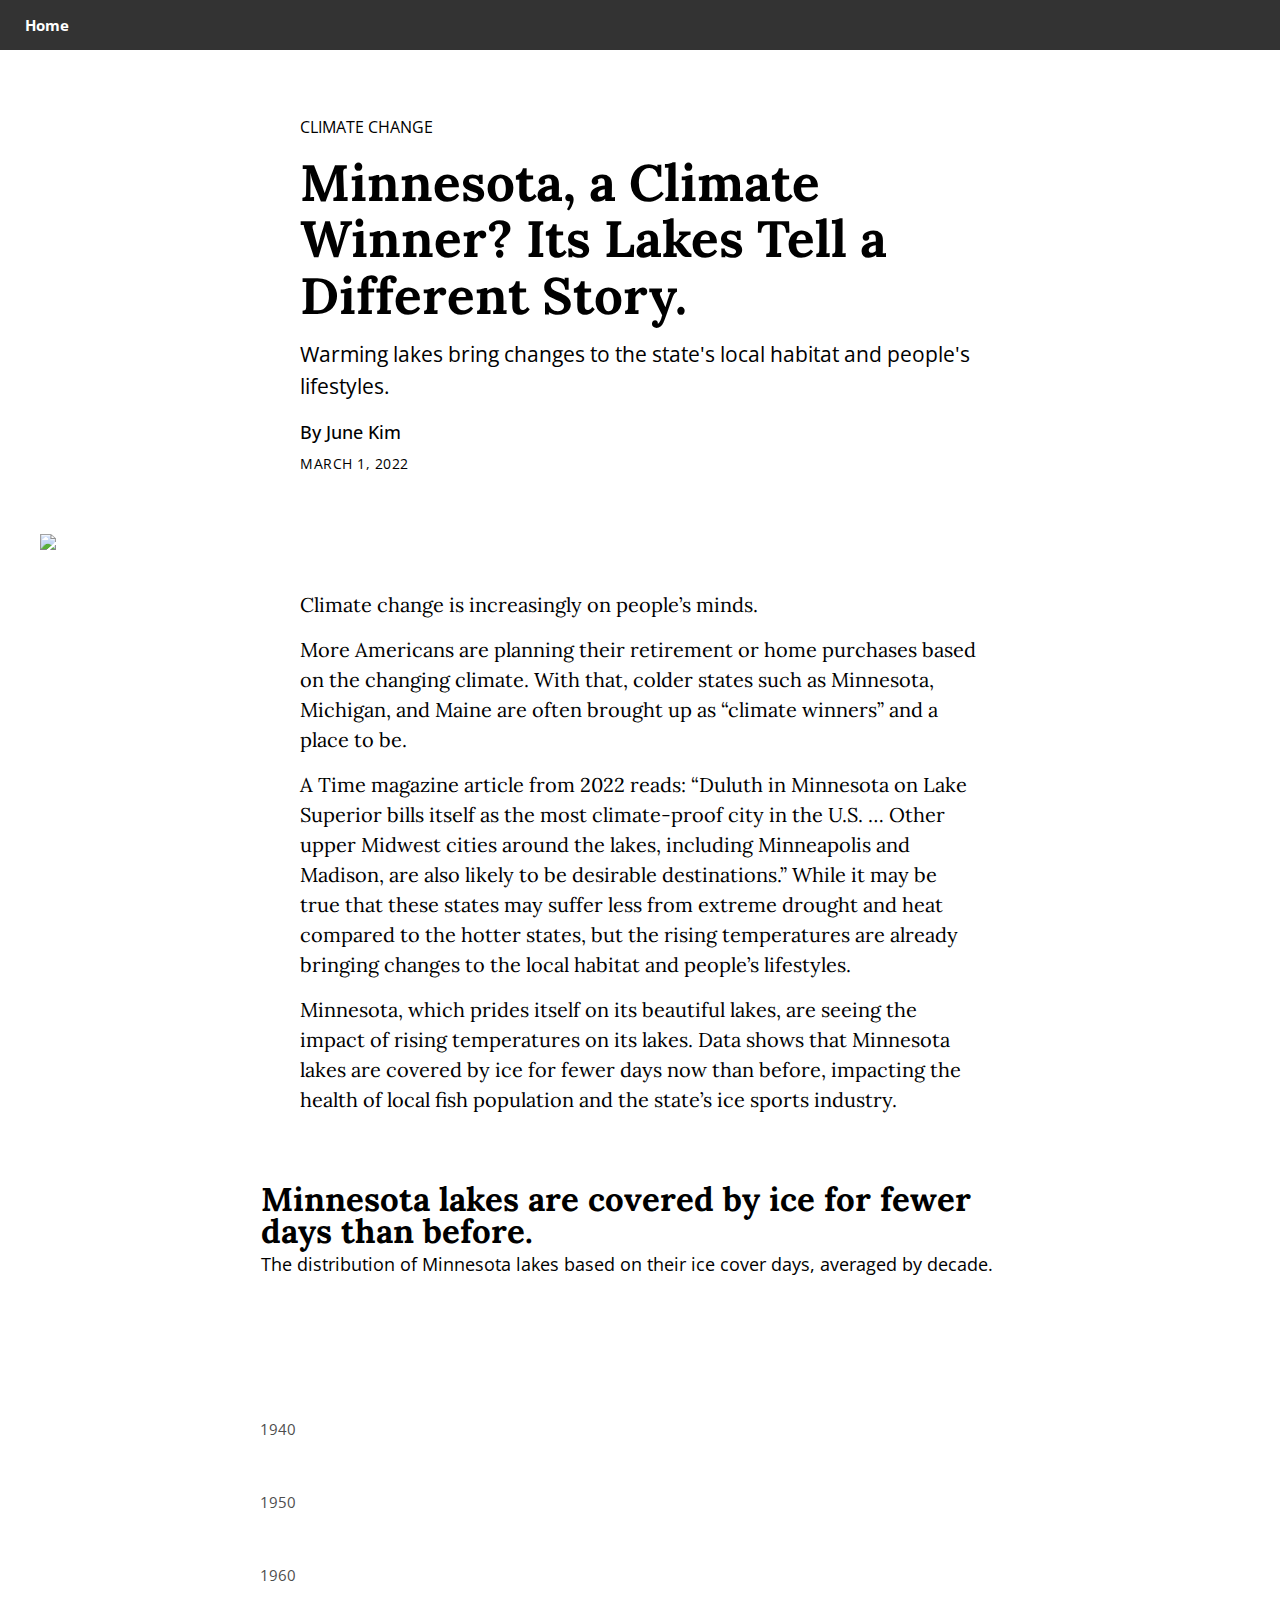
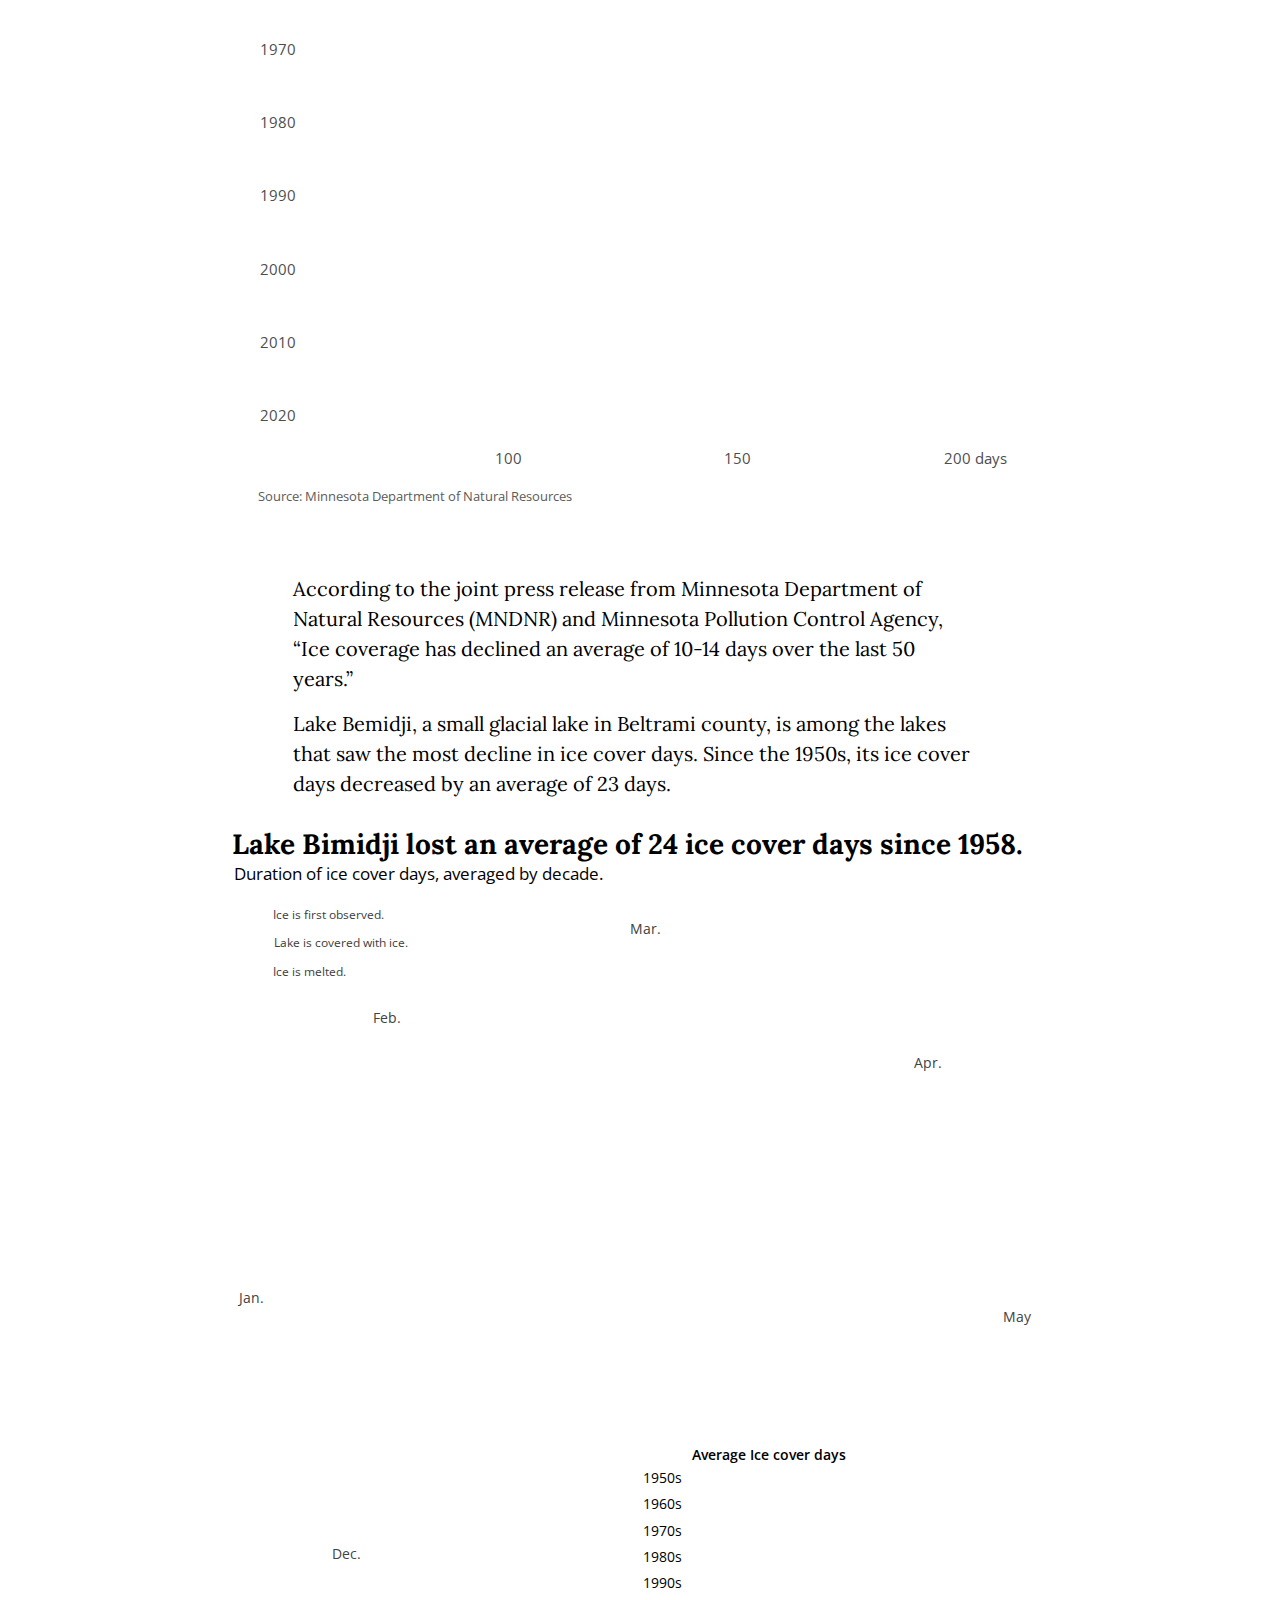
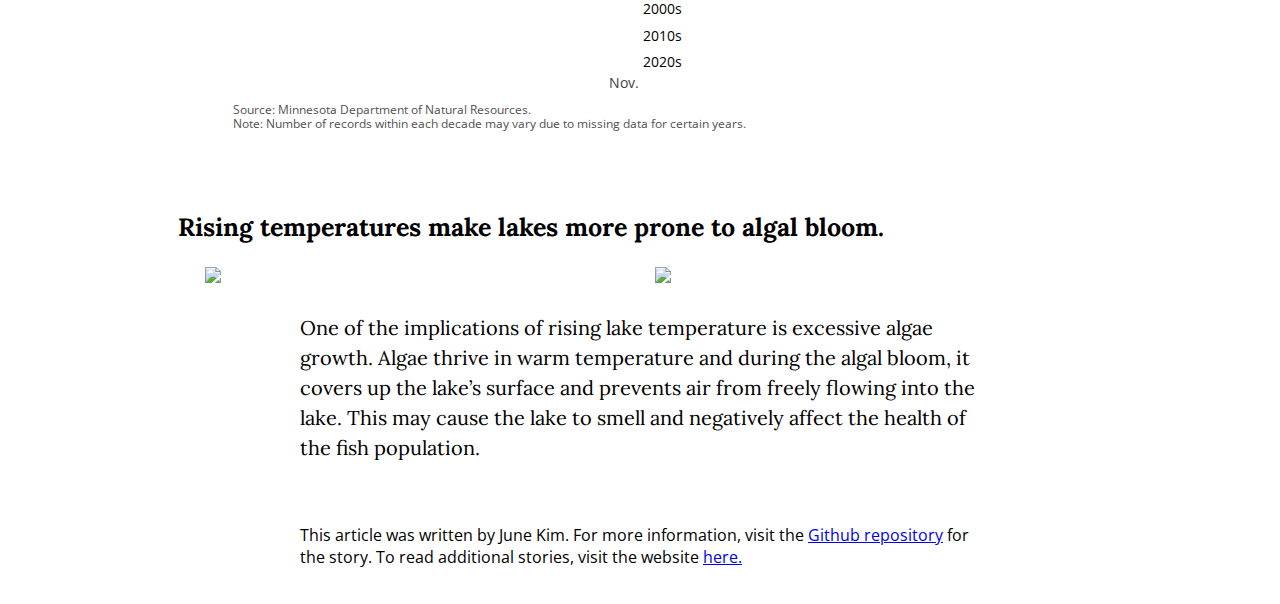
==== docs/index.html @ a93919ba "create page" ====
<!doctype html>
<html lang="en">

<head>
    <!-- Required meta tags -->
    <meta charset="utf-8">
    <meta name="viewport" content="width=device-width, initial-scale=1, shrink-to-fit=no">
    <link rel="stylesheet" href="styles.css">
    
    <!-- google fonts: Open Sans (sans-serif) and Lora (serif) -->
    <link
        href="https://fonts.googleapis.com/css?family=Open+Sans:300,300i,400,400i,600,600i,700,700i,800,800i&display=swap"
        rel="stylesheet">
    <link href="https://fonts.googleapis.com/css?family=Lora:400,400i,700&display=swap" rel="stylesheet">

    <title>This is your title</title>
</head>
    
<body class="light-theme">
    <!-- all of the content on your html page goes inside the body -->

	<!-- NAV BAR -->
    <nav>
        <ul>
            <li><a class="nav" href="https://junekim6.github.io/">Home</a></li>
        </ul>
    </nav>

    <section class="header">
        <p class="kicker sans-serif">CLIMATE CHANGE</p>
        <h1 class="headline serif">Minnesota, a Climate Winner? Its Lakes Tell a Different Story.</h1>
        <h2 class="subhead sans-serif">Warming lakes bring changes to the state's local habitat and people's lifestyles.</h2>
        <p class="byline">By June Kim</p>
        <p class="date">March 1, 2022</p>
    </section>

	<section class="photo-section">
		<img src="peltier_ice_edited.jpg" class="photo"></img>
	</section>

    <section class="story-body">
        <p class="body-text serif">Climate change is increasingly on people’s minds.</p>
		
		<p class="body-text serif">More Americans are planning their retirement or home purchases based on the changing climate. With that, colder states such as Minnesota, Michigan, and Maine are often brought up as “climate winners” and a place to be.</p>

        <p class="body-text serif">A Time magazine article from 2022 reads: “Duluth in Minnesota on Lake Superior bills itself as the most climate­-proof city in the U.S. … Other upper Midwest cities around the lakes, including Minneapolis and Madison, are also likely to be desirable destinations.”
While it may be true that these states may suffer less from extreme drought and heat compared to the hotter states, but the rising temperatures are already bringing changes to the local habitat and people’s lifestyles.
</p>

	<p class="body-text serif">Minnesota, which prides itself on its beautiful lakes, are seeing the impact of rising temperatures on its lakes. Data shows that Minnesota lakes are covered by ice for fewer days now than before, impacting the health of local fish population and the state’s ice sports industry.</p>
    </section>


    <section class="chart-section">
        <div class="chart-row">
            <div class="chart">
            
       

<!-- Generated by ai2html v0.111.0 - 2023-02-28 10:44 -->
<!-- ai file: iceridge.ai -->
<style media="screen,print">
	#g-iceridge-box ,
	#g-iceridge-box .g-artboard {
		margin:0 auto;
	}
	#g-iceridge-box p {
		margin:0;
	}
	#g-iceridge-box .g-aiAbs {
		position:absolute;
	}
	#g-iceridge-box .g-aiImg {
		position:absolute;
		top:0;
		display:block;
		width:100% !important;
	}
	#g-iceridge-box .g-aiSymbol {
		position: absolute;
		box-sizing: border-box;
	}
	#g-iceridge-box .g-aiPointText p { white-space: nowrap; }
	#g-iceridge-laptop {
		position:relative;
		overflow:hidden;
	}
	#g-iceridge-laptop p {
		font-family:Open Sans;
		font-weight:400;
		line-height:21px;
		height:auto;
		opacity:1;
		letter-spacing:0em;
		font-size:18px;
		text-align:left;
		color:rgb(0,0,0);
		text-transform:none;
		padding-bottom:0;
		padding-top:0;
		mix-blend-mode:normal;
		font-style:normal;
		position:static;
	}
	#g-iceridge-laptop .g-pstyle0 {
		font-family:Lora;
		font-weight:700;
		line-height:32px;
		height:32px;
		font-size:33px;
	}
	#g-iceridge-laptop .g-pstyle1 {
		height:21px;
	}
	#g-iceridge-laptop .g-pstyle2 {
		line-height:18px;
		height:18px;
		font-size:15px;
		color:rgb(77,77,77);
	}
	#g-iceridge-laptop .g-pstyle3 {
		line-height:16px;
		height:16px;
		font-size:13px;
		color:rgb(91,91,91);
	}
	#g-iceridge-tablet {
		position:relative;
		overflow:hidden;
	}
	#g-iceridge-tablet p {
		font-family:Open Sans;
		font-weight:400;
		line-height:17px;
		height:auto;
		opacity:1;
		letter-spacing:0em;
		font-size:14px;
		text-align:left;
		color:rgb(0,0,0);
		text-transform:none;
		padding-bottom:0;
		padding-top:0;
		mix-blend-mode:normal;
		font-style:normal;
		position:static;
	}
	#g-iceridge-tablet .g-pstyle0 {
		font-family:Lora;
		font-weight:700;
		line-height:25px;
		height:25px;
		font-size:26px;
	}
	#g-iceridge-tablet .g-pstyle1 {
		height:17px;
	}
	#g-iceridge-tablet .g-pstyle2 {
		line-height:14px;
		height:14px;
		font-size:12px;
		color:rgb(77,77,77);
	}
	#g-iceridge-tablet .g-pstyle3 {
		line-height:12px;
		height:12px;
		font-size:10px;
		color:rgb(91,91,91);
	}
	#g-iceridge-mobile {
		position:relative;
		overflow:hidden;
	}
	#g-iceridge-mobile p {
		font-family:Open Sans;
		font-weight:400;
		line-height:12px;
		height:auto;
		opacity:1;
		letter-spacing:0em;
		font-size:10px;
		text-align:left;
		color:rgb(0,0,0);
		text-transform:none;
		padding-bottom:0;
		padding-top:0;
		mix-blend-mode:normal;
		font-style:normal;
		position:static;
	}
	#g-iceridge-mobile .g-pstyle0 {
		font-family:Lora;
		font-weight:700;
		line-height:15px;
		height:15px;
		font-size:15px;
	}
	#g-iceridge-mobile .g-pstyle1 {
		height:12px;
	}
	#g-iceridge-mobile .g-pstyle2 {
		height:12px;
		color:rgb(77,77,77);
	}
	#g-iceridge-mobile .g-pstyle3 {
		line-height:11px;
		height:11px;
		font-size:9px;
		color:rgb(91,91,91);
	}

</style>

<div id="g-iceridge-box" class="ai2html">

	<!-- Artboard: laptop -->
	<div id="g-iceridge-laptop" class="g-artboard" style="width:751px; height:924.109192644435px;" data-aspect-ratio="0.813" data-min-width="751">
<div style=""></div>
		<img id="g-iceridge-laptop-img" class="g-iceridge-laptop-img g-aiImg" alt="" src="iceridge-laptop.png"/>
		<div id="g-ai0-1" class="g-Layer_1 g-aiAbs g-aiPointText" style="top:4.0267%;margin-top:-34.2px;left:0.4956%;width:724px;">
			<p class="g-pstyle0">Minnesota lakes are covered by ice for fewer</p>
			<p class="g-pstyle0">days than before.</p>
		</div>
		<div id="g-ai0-2" class="g-Layer_1 g-aiAbs g-aiPointText" style="top:9.238%;margin-top:-11.4px;left:0.5027%;width:727px;">
			<p class="g-pstyle1">The distribution of Minnesota lakes based on their ice cover days, averaged by decade.</p>
		</div>
		<div id="g-ai0-3" class="g-Layer_1 g-aiAbs g-aiPointText" style="top:27.0487%;margin-top:-10px;left:0.398%;width:56px;">
			<p class="g-pstyle2">1940</p>
		</div>
		<div id="g-ai0-4" class="g-Layer_1 g-aiAbs g-aiPointText" style="top:34.9482%;margin-top:-10px;left:0.398%;width:56px;">
			<p class="g-pstyle2">1950</p>
		</div>
		<div id="g-ai0-5" class="g-Layer_1 g-aiAbs g-aiPointText" style="top:42.8477%;margin-top:-10px;left:0.398%;width:56px;">
			<p class="g-pstyle2">1960</p>
		</div>
		<div id="g-ai0-6" class="g-Layer_1 g-aiAbs g-aiPointText" style="top:50.8554%;margin-top:-10px;left:0.398%;width:56px;">
			<p class="g-pstyle2">1970</p>
		</div>
		<div id="g-ai0-7" class="g-Layer_1 g-aiAbs g-aiPointText" style="top:58.7549%;margin-top:-10px;left:0.398%;width:56px;">
			<p class="g-pstyle2">1980</p>
		</div>
		<div id="g-ai0-8" class="g-Layer_1 g-aiAbs g-aiPointText" style="top:66.6544%;margin-top:-10px;left:0.398%;width:56px;">
			<p class="g-pstyle2">1990</p>
		</div>
		<div id="g-ai0-9" class="g-Layer_1 g-aiAbs g-aiPointText" style="top:74.6621%;margin-top:-10px;left:0.398%;width:56px;">
			<p class="g-pstyle2">2000</p>
		</div>
		<div id="g-ai0-10" class="g-Layer_1 g-aiAbs g-aiPointText" style="top:82.5616%;margin-top:-10px;left:0.398%;width:56px;">
			<p class="g-pstyle2">2010</p>
		</div>
		<div id="g-ai0-11" class="g-Layer_1 g-aiAbs g-aiPointText" style="top:90.4611%;margin-top:-10px;left:0.398%;width:56px;">
			<p class="g-pstyle2">2020</p>
		</div>
		<div id="g-ai0-12" class="g-Layer_1 g-aiAbs g-aiPointText" style="top:95.1142%;margin-top:-10px;left:31.7322%;width:48px;">
			<p class="g-pstyle2">100</p>
		</div>
		<div id="g-ai0-13" class="g-Layer_1 g-aiAbs g-aiPointText" style="top:95.1142%;margin-top:-10px;left:62.241%;width:48px;">
			<p class="g-pstyle2">150</p>
		</div>
		<div id="g-ai0-14" class="g-Layer_1 g-aiAbs g-aiPointText" style="top:95.1142%;margin-top:-10px;left:91.4166%;width:84px;">
			<p class="g-pstyle2">200 days</p>
		</div>
		<div id="g-ai0-15" class="g-Layer_1 g-aiAbs g-aiPointText" style="top:99.2125%;margin-top:-8.8px;left:0.1332%;width:342px;">
			<p class="g-pstyle3">Source: Minnesota Department of Natural Resources</p>
		</div>
	</div>

	<!-- Artboard: tablet -->
	<div id="g-iceridge-tablet" class="g-artboard" style="width:600px; height:738.240802373297px;" data-aspect-ratio="0.813" data-min-width="600" data-max-width="750">
<div style=""></div>
		<img id="g-iceridge-tablet-img" class="g-iceridge-tablet-img g-aiImg" alt="" src="iceridge-tablet.png"/>
		<div id="g-ai1-1" class="g-Layer_1 g-aiAbs g-aiPointText" style="top:3.9493%;margin-top:-27.2px;left:0.528%;width:581px;">
			<p class="g-pstyle0">Minnesota lakes are covered by ice for fewer</p>
			<p class="g-pstyle0">days than before.</p>
		</div>
		<div id="g-ai1-2" class="g-Layer_1 g-aiAbs g-aiPointText" style="top:9.1248%;margin-top:-9.4px;left:0.5354%;width:584px;">
			<p class="g-pstyle1">The distribution of Minnesota lakes based on their ice cover days, averaged by decade.</p>
		</div>
		<div id="g-ai1-3" class="g-Layer_1 g-aiAbs g-aiPointText" style="top:26.9208%;margin-top:-7.7px;left:0.4309%;width:49px;">
			<p class="g-pstyle2">1940</p>
		</div>
		<div id="g-ai1-4" class="g-Layer_1 g-aiAbs g-aiPointText" style="top:34.7773%;margin-top:-7.7px;left:0.4309%;width:49px;">
			<p class="g-pstyle2">1950</p>
		</div>
		<div id="g-ai1-5" class="g-Layer_1 g-aiAbs g-aiPointText" style="top:42.7692%;margin-top:-7.7px;left:0.4309%;width:49px;">
			<p class="g-pstyle2">1960</p>
		</div>
		<div id="g-ai1-6" class="g-Layer_1 g-aiAbs g-aiPointText" style="top:50.6258%;margin-top:-7.7px;left:0.4309%;width:49px;">
			<p class="g-pstyle2">1970</p>
		</div>
		<div id="g-ai1-7" class="g-Layer_1 g-aiAbs g-aiPointText" style="top:58.4822%;margin-top:-7.7px;left:0.4309%;width:49px;">
			<p class="g-pstyle2">1980</p>
		</div>
		<div id="g-ai1-8" class="g-Layer_1 g-aiAbs g-aiPointText" style="top:66.4742%;margin-top:-7.7px;left:0.4309%;width:49px;">
			<p class="g-pstyle2">1990</p>
		</div>
		<div id="g-ai1-9" class="g-Layer_1 g-aiAbs g-aiPointText" style="top:74.3307%;margin-top:-7.7px;left:0.4309%;width:49px;">
			<p class="g-pstyle2">2000</p>
		</div>
		<div id="g-ai1-10" class="g-Layer_1 g-aiAbs g-aiPointText" style="top:82.3227%;margin-top:-7.7px;left:0.4309%;width:49px;">
			<p class="g-pstyle2">2010</p>
		</div>
		<div id="g-ai1-11" class="g-Layer_1 g-aiAbs g-aiPointText" style="top:90.1792%;margin-top:-7.7px;left:0.4309%;width:49px;">
			<p class="g-pstyle2">2020</p>
		</div>
		<div id="g-ai1-12" class="g-Layer_1 g-aiAbs g-aiPointText" style="top:94.7848%;margin-top:-7.7px;left:31.6791%;width:43px;">
			<p class="g-pstyle2">100</p>
		</div>
		<div id="g-ai1-13" class="g-Layer_1 g-aiAbs g-aiPointText" style="top:94.7848%;margin-top:-7.7px;left:62.1042%;width:43px;">
			<p class="g-pstyle2">150</p>
		</div>
		<div id="g-ai1-14" class="g-Layer_1 g-aiAbs g-aiPointText" style="top:94.7848%;margin-top:-7.7px;left:91.1999%;width:71px;">
			<p class="g-pstyle2">200 days</p>
		</div>
		<div id="g-ai1-15" class="g-Layer_1 g-aiAbs g-aiPointText" style="top:98.8622%;margin-top:-6.8px;left:0.1667%;width:277px;">
			<p class="g-pstyle3">Source: Minnesota Department of Natural Resources</p>
		</div>
	</div>

	<!-- Artboard: mobile -->
	<div id="g-iceridge-mobile" class="g-artboard" style="max-width: 320px;max-height: 443px" data-aspect-ratio="0.722" data-min-width="0" data-max-width="599">
<div style="padding: 0 0 138.4704% 0;"></div>
		<img id="g-iceridge-mobile-img" class="g-iceridge-mobile-img g-aiImg" alt="" src="iceridge-mobile.png"/>
		<div id="g-ai2-1" class="g-Layer_1 g-aiAbs g-aiPointText" style="top:4.1156%;margin-top:-16.2px;left:0.3683%;width:304px;">
			<p class="g-pstyle0">Minnesota lakes are covered by ice for</p>
			<p class="g-pstyle0">fewer days than before.</p>
		</div>
		<div id="g-ai2-2" class="g-Layer_1 g-aiAbs g-aiPointText" style="top:12.3311%;margin-top:-18.6px;left:0.3759%;width:329px;">
			<p class="g-pstyle1">The distribution of Minnesota lakes based on their ice cover days, </p>
			<p class="g-pstyle1">averaged by decade.</p>
		</div>
		<div id="g-ai2-3" class="g-Layer_1 g-aiAbs g-aiPointText" style="top:26.3232%;margin-top:-6.6px;left:0.2694%;width:45px;">
			<p class="g-pstyle2">1940</p>
		</div>
		<div id="g-ai2-4" class="g-Layer_1 g-aiAbs g-aiPointText" style="top:34.222%;margin-top:-6.6px;left:0.2694%;width:45px;">
			<p class="g-pstyle2">1950</p>
		</div>
		<div id="g-ai2-5" class="g-Layer_1 g-aiAbs g-aiPointText" style="top:41.8951%;margin-top:-6.6px;left:0.2694%;width:45px;">
			<p class="g-pstyle2">1960</p>
		</div>
		<div id="g-ai2-6" class="g-Layer_1 g-aiAbs g-aiPointText" style="top:49.5683%;margin-top:-6.6px;left:0.2694%;width:45px;">
			<p class="g-pstyle2">1970</p>
		</div>
		<div id="g-ai2-7" class="g-Layer_1 g-aiAbs g-aiPointText" style="top:57.4671%;margin-top:-6.6px;left:0.2694%;width:45px;">
			<p class="g-pstyle2">1980</p>
		</div>
		<div id="g-ai2-8" class="g-Layer_1 g-aiAbs g-aiPointText" style="top:65.1402%;margin-top:-6.6px;left:0.2694%;width:45px;">
			<p class="g-pstyle2">1990</p>
		</div>
		<div id="g-ai2-9" class="g-Layer_1 g-aiAbs g-aiPointText" style="top:72.8133%;margin-top:-6.6px;left:0.2694%;width:45px;">
			<p class="g-pstyle2">2000</p>
		</div>
		<div id="g-ai2-10" class="g-Layer_1 g-aiAbs g-aiPointText" style="top:80.7121%;margin-top:-6.6px;left:0.2694%;width:45px;">
			<p class="g-pstyle2">2010</p>
		</div>
		<div id="g-ai2-11" class="g-Layer_1 g-aiAbs g-aiPointText" style="top:88.3852%;margin-top:-6.6px;left:0.2694%;width:45px;">
			<p class="g-pstyle2">2020</p>
		</div>
		<div id="g-ai2-12" class="g-Layer_1 g-aiAbs g-aiPointText" style="top:92.8988%;margin-top:-6.6px;left:32.1129%;width:39px;">
			<p class="g-pstyle2">100</p>
		</div>
		<div id="g-ai2-13" class="g-Layer_1 g-aiAbs g-aiPointText" style="top:92.8988%;margin-top:-6.6px;left:63.1179%;width:39px;">
			<p class="g-pstyle2">150</p>
		</div>
		<div id="g-ai2-14" class="g-Layer_1 g-aiAbs g-aiPointText" style="top:92.8988%;margin-top:-6.6px;left:86.5179%;width:63px;">
			<p class="g-pstyle2">200 days</p>
		</div>
		<div id="g-ai2-15" class="g-Layer_1 g-aiAbs g-aiPointText" style="top:98.4134%;margin-top:-6.1px;left:0.0002%;width:244px;">
			<p class="g-pstyle3">Source: Minnesota Department of Natural Resources</p>
		</div>
	</div>

</div>

<!-- End ai2html - 2023-02-28 10:44 -->


            
            </div>
        </div>
    </section>



    <section class="chart-section">
        <div class="chart-row">
            <div class="chart">

<section class="story-body">
	<p class="body-text serif">
		According to the joint press release from Minnesota Department of Natural Resources (MNDNR) and Minnesota Pollution Control Agency, “Ice coverage has declined an average of 10-14 days over the last 50 years.”
	</p>

	<p class="body-text serif">
		Lake Bemidji, a small glacial lake in Beltrami county, is among the lakes that saw the most decline in ice cover days. Since the 1950s, its ice cover days decreased by an average of 23 days.
	</p>

</section>


<!-- Generated by ai2html v0.111.0 - 2023-02-28 10:02 -->
<!-- ai file: bemidji-radial.ai -->
<style media="screen,print">
	#g-bemidji-radial-box ,
	#g-bemidji-radial-box .g-artboard {
		margin:0 auto;
	}
	#g-bemidji-radial-box p {
		margin:0;
	}
	#g-bemidji-radial-box .g-aiAbs {
		position:absolute;
	}
	#g-bemidji-radial-box .g-aiImg {
		position:absolute;
		top:0;
		display:block;
		width:100% !important;
	}
	#g-bemidji-radial-box .g-aiSymbol {
		position: absolute;
		box-sizing: border-box;
	}
	#g-bemidji-radial-box .g-aiPointText p { white-space: nowrap; }
	#g-bemidji-radial-laptop {
		position:relative;
		overflow:hidden;
	}
	#g-bemidji-radial-laptop p {
		font-family:Open Sans;
		font-weight:400;
		line-height:14px;
		height:auto;
		opacity:1;
		letter-spacing:0em;
		font-size:12px;
		text-align:left;
		color:rgb(81,81,81);
		text-transform:none;
		padding-bottom:0;
		padding-top:0;
		mix-blend-mode:normal;
		font-style:normal;
		position:static;
	}
	#g-bemidji-radial-laptop .g-pstyle0 {
		font-family:Lora;
		font-weight:700;
		line-height:34px;
		height:34px;
		font-size:28px;
		color:rgb(0,0,0);
	}
	#g-bemidji-radial-laptop .g-pstyle1 {
		line-height:20px;
		height:20px;
		font-size:17px;
		color:rgb(0,0,0);
	}
	#g-bemidji-radial-laptop .g-pstyle2 {
		line-height:15px;
		height:15px;
		color:rgb(61,61,61);
	}
	#g-bemidji-radial-laptop .g-pstyle3 {
		line-height:17px;
		height:17px;
		font-size:14px;
		color:rgb(66,66,66);
	}
	#g-bemidji-radial-laptop .g-pstyle4 {
		font-weight:600;
		line-height:17px;
		height:17px;
		font-size:14px;
		color:rgb(0,0,0);
	}
	#g-bemidji-radial-laptop .g-pstyle5 {
		line-height:17px;
		height:17px;
		font-size:14px;
		color:rgb(0,0,0);
	}
	#g-bemidji-radial-laptop .g-pstyle6 {
		font-weight:600;
		line-height:16px;
		height:16px;
		font-size:13px;
		color:rgb(255,255,255);
	}
	#g-bemidji-radial-laptop .g-pstyle7 {
		height:14px;
	}
	#g-bemidji-radial-mobile {
		position:relative;
		overflow:hidden;
	}
	#g-bemidji-radial-mobile p {
		font-family:Open Sans;
		font-weight:400;
		line-height:8px;
		height:auto;
		opacity:1;
		letter-spacing:0em;
		font-size:7px;
		text-align:left;
		color:rgb(81,81,81);
		text-transform:none;
		padding-bottom:0;
		padding-top:0;
		mix-blend-mode:normal;
		font-style:normal;
		position:static;
	}
	#g-bemidji-radial-mobile .g-pstyle0 {
		font-family:Lora;
		font-weight:700;
		line-height:18px;
		height:18px;
		font-size:15px;
		color:rgb(0,0,0);
	}
	#g-bemidji-radial-mobile .g-pstyle1 {
		line-height:11px;
		height:11px;
		font-size:9px;
		color:rgb(0,0,0);
	}
	#g-bemidji-radial-mobile .g-pstyle2 {
		line-height:11px;
		height:11px;
		font-size:9px;
		color:rgb(61,61,61);
	}
	#g-bemidji-radial-mobile .g-pstyle3 {
		line-height:11px;
		height:11px;
		font-size:9px;
		color:rgb(66,66,66);
	}
	#g-bemidji-radial-mobile .g-pstyle4 {
		font-weight:600;
		height:8px;
		color:rgb(255,255,255);
	}
	#g-bemidji-radial-mobile .g-pstyle5 {
		height:8px;
	}
	#g-bemidji-radial-tablet {
		position:relative;
		overflow:hidden;
	}
	#g-bemidji-radial-tablet p {
		font-family:Open Sans;
		font-weight:400;
		line-height:12px;
		height:auto;
		opacity:1;
		letter-spacing:0em;
		font-size:10px;
		text-align:left;
		color:rgb(81,81,81);
		text-transform:none;
		padding-bottom:0;
		padding-top:0;
		mix-blend-mode:normal;
		font-style:normal;
		position:static;
	}
	#g-bemidji-radial-tablet .g-pstyle0 {
		font-family:Lora;
		font-weight:700;
		line-height:25px;
		height:25px;
		font-size:21px;
		color:rgb(0,0,0);
	}
	#g-bemidji-radial-tablet .g-pstyle1 {
		line-height:15px;
		height:15px;
		font-size:13px;
		color:rgb(0,0,0);
	}
	#g-bemidji-radial-tablet .g-pstyle2 {
		line-height:11px;
		height:11px;
		font-size:9px;
		color:rgb(61,61,61);
	}
	#g-bemidji-radial-tablet .g-pstyle3 {
		line-height:13px;
		height:13px;
		color:rgb(66,66,66);
	}
	#g-bemidji-radial-tablet .g-pstyle4 {
		font-weight:600;
		line-height:13px;
		height:13px;
		font-size:11px;
		color:rgb(0,0,0);
	}
	#g-bemidji-radial-tablet .g-pstyle5 {
		line-height:13px;
		height:13px;
		font-size:11px;
		color:rgb(0,0,0);
	}
	#g-bemidji-radial-tablet .g-pstyle6 {
		font-weight:600;
		height:12px;
		color:rgb(255,255,255);
	}
	#g-bemidji-radial-tablet .g-pstyle7 {
		height:12px;
	}

</style>

<div id="g-bemidji-radial-box" class="ai2html">

	<!-- Artboard: laptop -->
	<div id="g-bemidji-radial-laptop" class="g-artboard" style="width:806px; height:915px;" data-aspect-ratio="0.881" data-min-width="806">
<div style=""></div>
		<img id="g-bemidji-radial-laptop-img" class="g-bemidji-radial-laptop-img g-aiImg" alt="" src="bemidji-radial-laptop.png"/>
		<div id="g-ai0-1" class="g-Layer_9 g-aiAbs g-aiPointText" style="top:2.3908%;margin-top:-18.9px;left:0.2638%;width:810px;">
			<p class="g-pstyle0">Lake Bimidji lost an average of 24 ice cover days since 1958.</p>
		</div>
		<div id="g-ai0-2" class="g-Layer_9 g-aiAbs g-aiPointText" style="top:5.5833%;margin-top:-11.1px;left:0.6173%;width:399px;">
			<p class="g-pstyle1">Duration of ice cover days, averaged by decade.</p>
		</div>
		<div id="g-ai0-3" class="g-Layer_9 g-aiAbs g-aiPointText" style="top:10.0013%;margin-top:-8.5px;left:5.4528%;width:137px;">
			<p class="g-pstyle2">Ice is first observed.</p>
		</div>
		<div id="g-ai0-4" class="g-Layer_8 g-aiAbs g-aiPointText" style="top:11.5186%;margin-top:-9.4px;left:49.66%;width:52px;">
			<p class="g-pstyle3">Mar.</p>
		</div>
		<div id="g-ai0-5" class="g-Layer_9 g-aiAbs g-aiPointText" style="top:13.0614%;margin-top:-8.5px;left:5.563%;width:161px;">
			<p class="g-pstyle2">Lake is covered with ice.</p>
		</div>
		<div id="g-ai0-6" class="g-Layer_9 g-aiAbs g-aiPointText" style="top:16.2308%;margin-top:-8.5px;left:5.4528%;width:98px;">
			<p class="g-pstyle2">Ice is melted.</p>
		</div>
		<div id="g-ai0-7" class="g-Layer_8 g-aiAbs g-aiPointText" style="top:21.2454%;margin-top:-9.4px;left:17.7944%;width:49px;">
			<p class="g-pstyle3">Feb.</p>
		</div>
		<div id="g-ai0-8" class="g-Layer_8 g-aiAbs g-aiPointText" style="top:26.1634%;margin-top:-9.4px;left:84.962%;width:49px;">
			<p class="g-pstyle3">Apr.</p>
		</div>
		<div id="g-ai0-9" class="g-Layer_8 g-aiAbs g-aiPointText" style="top:51.8465%;margin-top:-9.4px;left:1.1856%;width:47px;">
			<p class="g-pstyle3">Jan.</p>
		</div>
		<div id="g-ai0-10" class="g-Layer_8 g-aiAbs g-aiPointText" style="top:53.923%;margin-top:-9.4px;left:96.0217%;width:49px;">
			<p class="g-pstyle3">May</p>
		</div>
		<div id="g-ai0-11" class="g-Layer_8 g-aiAbs g-aiPointText" style="top:69.0303%;margin-top:-9.6px;left:57.3738%;width:178px;">
			<p class="g-pstyle4">Average Ice cover days</p>
		</div>
		<div id="g-ai0-12" class="g-Layer_8 g-aiAbs g-aiPointText" style="top:71.5352%;margin-top:-9.5px;left:51.334%;width:61px;">
			<p class="g-pstyle5">1950s</p>
		</div>
		<div id="g-ai0-13" class="g-Layer_8 g-aiAbs g-aiPointText" style="top:71.601%;margin-top:-9.1px;left:90.4889%;width:78px;">
			<p class="g-pstyle6">163 days</p>
		</div>
		<div id="g-ai0-14" class="g-Layer_8 g-aiAbs g-aiPointText" style="top:74.3768%;margin-top:-9.5px;left:51.334%;width:61px;">
			<p class="g-pstyle5">1960s</p>
		</div>
		<div id="g-ai0-15" class="g-Layer_8 g-aiAbs g-aiPointText" style="top:74.4425%;margin-top:-9.1px;left:91.2178%;width:45px;">
			<p class="g-pstyle6">149</p>
		</div>
		<div id="g-ai0-16" class="g-Layer_8 g-aiAbs g-aiPointText" style="top:77.3276%;margin-top:-9.5px;left:51.334%;width:61px;">
			<p class="g-pstyle5">1970s</p>
		</div>
		<div id="g-ai0-17" class="g-Layer_8 g-aiAbs g-aiPointText" style="top:77.3933%;margin-top:-9.1px;left:92.2591%;width:45px;">
			<p class="g-pstyle6">154</p>
		</div>
		<div id="g-ai0-18" class="g-Layer_8 g-aiAbs g-aiPointText" style="top:79.8246%;margin-top:-9.4px;left:12.6918%;width:50px;">
			<p class="g-pstyle3">Dec.</p>
		</div>
		<div id="g-ai0-19" class="g-Layer_8 g-aiAbs g-aiPointText" style="top:80.1691%;margin-top:-9.5px;left:51.334%;width:61px;">
			<p class="g-pstyle5">1980s</p>
		</div>
		<div id="g-ai0-20" class="g-Layer_8 g-aiAbs g-aiPointText" style="top:80.2349%;margin-top:-9.1px;left:92.2591%;width:45px;">
			<p class="g-pstyle6">154</p>
		</div>
		<div id="g-ai0-21" class="g-Layer_8 g-aiAbs g-aiPointText" style="top:83.0106%;margin-top:-9.5px;left:51.334%;width:61px;">
			<p class="g-pstyle5">1990s</p>
		</div>
		<div id="g-ai0-22" class="g-Layer_8 g-aiAbs g-aiPointText" style="top:83.0764%;margin-top:-9.1px;left:91.3219%;width:45px;">
			<p class="g-pstyle6">150</p>
		</div>
		<div id="g-ai0-23" class="g-Layer_8 g-aiAbs g-aiPointText" style="top:85.8522%;margin-top:-9.5px;left:51.334%;width:61px;">
			<p class="g-pstyle5">2000s</p>
		</div>
		<div id="g-ai0-24" class="g-Layer_8 g-aiAbs g-aiPointText" style="top:85.9179%;margin-top:-9.1px;left:90.1765%;width:45px;">
			<p class="g-pstyle6">145</p>
		</div>
		<div id="g-ai0-25" class="g-Layer_8 g-aiAbs g-aiPointText" style="top:88.803%;margin-top:-9.5px;left:51.334%;width:61px;">
			<p class="g-pstyle5">2010s</p>
		</div>
		<div id="g-ai0-26" class="g-Layer_8 g-aiAbs g-aiPointText" style="top:88.7594%;margin-top:-9.1px;left:90.3847%;width:45px;">
			<p class="g-pstyle6">146</p>
		</div>
		<div id="g-ai0-27" class="g-Layer_8 g-aiAbs g-aiPointText" style="top:91.6445%;margin-top:-9.5px;left:51.334%;width:61px;">
			<p class="g-pstyle5">2020s</p>
		</div>
		<div id="g-ai0-28" class="g-Layer_8 g-aiAbs g-aiPointText" style="top:91.601%;margin-top:-9.1px;left:88.9075%;width:45px;">
			<p class="g-pstyle6">139</p>
		</div>
		<div id="g-ai0-29" class="g-Layer_8 g-aiAbs g-aiPointText" style="top:93.923%;margin-top:-9.4px;left:47.0565%;width:52px;">
			<p class="g-pstyle3">Nov.</p>
		</div>
		<div id="g-ai0-30" class="g-Layer_8 g-aiAbs g-aiPointText" style="top:97.6434%;margin-top:-14.4px;left:0.4038%;width:518px;">
			<p class="g-pstyle7">Source: Minnesota Department of Natural Resources.</p>
			<p class="g-pstyle7">Note: Number of records within each decade may vary due to missing data for certain years.</p>
		</div>
	</div>

	<!-- Artboard: mobile -->
	<div id="g-bemidji-radial-mobile" class="g-artboard" style="max-width: 320px;max-height: 456px" data-aspect-ratio="0.703" data-min-width="0" data-max-width="599">
<div style="padding: 0 0 142.344% 0;"></div>
		<img id="g-bemidji-radial-mobile-img" class="g-bemidji-radial-mobile-img g-aiImg" alt="" src="bemidji-radial-mobile.png"/>
		<div id="g-ai1-1" class="g-Layer_9 g-aiAbs g-aiPointText" style="top:4.1723%;margin-top:-19px;left:0.0781%;width:328px;">
			<p class="g-pstyle0">Lake Bimidji lost an average of 24 ice cover</p>
			<p class="g-pstyle0">days since 1958.</p>
		</div>
		<div id="g-ai1-2" class="g-Layer_9 g-aiAbs g-aiPointText" style="top:9.4568%;margin-top:-6.1px;left:0.1154%;width:222px;">
			<p class="g-pstyle1">Duration of ice cover days, averaged by decade.</p>
		</div>
		<div id="g-ai1-3" class="g-Layer_9 g-aiAbs g-aiPointText" style="top:14.2866%;margin-top:-6.1px;left:4.5798%;width:105px;">
			<p class="g-pstyle2">Ice is first observed.</p>
		</div>
		<div id="g-ai1-4" class="g-Layer_9 g-aiAbs g-aiPointText" style="top:17.1406%;margin-top:-6.1px;left:4.689%;width:123px;">
			<p class="g-pstyle2">Lake is covered with ice.</p>
		</div>
		<div id="g-ai1-5" class="g-Layer_9 g-aiAbs g-aiPointText" style="top:20.2142%;margin-top:-6.1px;left:4.5798%;width:77px;">
			<p class="g-pstyle2">Ice is melted.</p>
		</div>
		<div id="g-ai1-6" class="g-Layer_8 g-aiAbs g-aiPointText" style="top:42.3875%;margin-top:-6.1px;left:47.7014%;width:41px;">
			<p class="g-pstyle3">Mar.</p>
		</div>
		<div id="g-ai1-7" class="g-Layer_8 g-aiAbs g-aiPointText" style="top:46.9979%;margin-top:-6.1px;left:61.4966%;width:39px;">
			<p class="g-pstyle3">Apr.</p>
		</div>
		<div id="g-ai1-8" class="g-Layer_8 g-aiAbs g-aiPointText" style="top:47.4369%;margin-top:-6.1px;left:33.1201%;width:40px;">
			<p class="g-pstyle3">Feb.</p>
		</div>
		<div id="g-ai1-9" class="g-Layer_8 g-aiAbs g-aiPointText" style="top:56.438%;margin-top:-6.1px;left:28.3209%;width:38px;">
			<p class="g-pstyle3">Jan.</p>
		</div>
		<div id="g-ai1-10" class="g-Layer_8 g-aiAbs g-aiPointText" style="top:57.0966%;margin-top:-6.1px;left:66.1606%;width:40px;">
			<p class="g-pstyle3">May</p>
		</div>
		<div id="g-ai1-11" class="g-Layer_8 g-aiAbs g-aiPointText" style="top:65.6586%;margin-top:-6.1px;left:32.8369%;width:40px;">
			<p class="g-pstyle3">Dec.</p>
		</div>
		<div id="g-ai1-12" class="g-Layer_8 g-aiAbs g-aiPointText" style="top:70.2689%;margin-top:-6.1px;left:44.1937%;width:41px;">
			<p class="g-pstyle3">Nov.</p>
		</div>
		<div id="g-ai1-13" class="g-Layer_8 g-aiAbs g-aiPointText" style="top:72.7742%;margin-top:-4.5px;left:89.0247%;width:51px;">
			<p class="g-pstyle4">163 days</p>
		</div>
		<div id="g-ai1-14" class="g-Layer_8 g-aiAbs g-aiPointText" style="top:73.3425%;margin-top:-6.1px;left:51.655%;width:47px;">
			<p class="g-pstyle1">1950s</p>
		</div>
		<div id="g-ai1-15" class="g-Layer_8 g-aiAbs g-aiPointText" style="top:75.4087%;margin-top:-4.5px;left:91.2466%;width:34px;">
			<p class="g-pstyle4">149</p>
		</div>
		<div id="g-ai1-16" class="g-Layer_8 g-aiAbs g-aiPointText" style="top:75.7574%;margin-top:-6.1px;left:51.655%;width:47px;">
			<p class="g-pstyle1">1960s</p>
		</div>
		<div id="g-ai1-17" class="g-Layer_8 g-aiAbs g-aiPointText" style="top:77.8235%;margin-top:-4.5px;left:92.1878%;width:34px;">
			<p class="g-pstyle4">154</p>
		</div>
		<div id="g-ai1-18" class="g-Layer_8 g-aiAbs g-aiPointText" style="top:78.3919%;margin-top:-6.1px;left:51.655%;width:47px;">
			<p class="g-pstyle1">1970s</p>
		</div>
		<div id="g-ai1-19" class="g-Layer_8 g-aiAbs g-aiPointText" style="top:80.458%;margin-top:-4.5px;left:92.1878%;width:34px;">
			<p class="g-pstyle4">154</p>
		</div>
		<div id="g-ai1-20" class="g-Layer_8 g-aiAbs g-aiPointText" style="top:80.8068%;margin-top:-6.1px;left:51.655%;width:47px;">
			<p class="g-pstyle1">1980s</p>
		</div>
		<div id="g-ai1-21" class="g-Layer_8 g-aiAbs g-aiPointText" style="top:82.8729%;margin-top:-4.5px;left:91.6528%;width:34px;">
			<p class="g-pstyle4">150</p>
		</div>
		<div id="g-ai1-22" class="g-Layer_8 g-aiAbs g-aiPointText" style="top:83.4413%;margin-top:-6.1px;left:51.655%;width:47px;">
			<p class="g-pstyle1">1990s</p>
		</div>
		<div id="g-ai1-23" class="g-Layer_8 g-aiAbs g-aiPointText" style="top:85.2878%;margin-top:-4.5px;left:90.3046%;width:34px;">
			<p class="g-pstyle4">145</p>
		</div>
		<div id="g-ai1-24" class="g-Layer_8 g-aiAbs g-aiPointText" style="top:85.8563%;margin-top:-6.1px;left:51.655%;width:47px;">
			<p class="g-pstyle1">2000s</p>
		</div>
		<div id="g-ai1-25" class="g-Layer_8 g-aiAbs g-aiPointText" style="top:88.1419%;margin-top:-4.5px;left:90.4926%;width:34px;">
			<p class="g-pstyle4">146</p>
		</div>
		<div id="g-ai1-26" class="g-Layer_8 g-aiAbs g-aiPointText" style="top:88.4905%;margin-top:-6.1px;left:51.655%;width:47px;">
			<p class="g-pstyle1">2010s</p>
		</div>
		<div id="g-ai1-27" class="g-Layer_8 g-aiAbs g-aiPointText" style="top:90.3372%;margin-top:-4.5px;left:89.1565%;width:34px;">
			<p class="g-pstyle4">139</p>
		</div>
		<div id="g-ai1-28" class="g-Layer_8 g-aiAbs g-aiPointText" style="top:91.125%;margin-top:-6.1px;left:51.655%;width:47px;">
			<p class="g-pstyle1">2020s</p>
		</div>
		<div id="g-ai1-29" class="g-Layer_8 g-aiAbs g-aiPointText" style="top:97.6175%;margin-top:-8.6px;left:0.2167%;width:329px;">
			<p class="g-pstyle5">Source: Minnesota Department of Natural Resources.</p>
			<p class="g-pstyle5">Note: Number of records within each decade may vary due to missing data from certain years.</p>
		</div>
	</div>

	<!-- Artboard: tablet -->
	<div id="g-bemidji-radial-tablet" class="g-artboard" style="width:600px; height:681.564245810054px;" data-aspect-ratio="0.88" data-min-width="600" data-max-width="805">
<div style=""></div>
		<img id="g-bemidji-radial-tablet-img" class="g-bemidji-radial-tablet-img g-aiImg" alt="" src="bemidji-radial-tablet.png"/>
		<div id="g-ai2-1" class="g-Layer_9 g-aiAbs g-aiPointText" style="top:2.1814%;margin-top:-13.9px;left:0.0851%;width:611px;">
			<p class="g-pstyle0">Lake Bimidji lost an average of 24 ice cover days since 1958.</p>
		</div>
		<div id="g-ai2-2" class="g-Layer_9 g-aiAbs g-aiPointText" style="top:5.3064%;margin-top:-8.2px;left:0.4403%;width:304px;">
			<p class="g-pstyle1">Duration of ice cover days, averaged by decade.</p>
		</div>
		<div id="g-ai2-3" class="g-Layer_9 g-aiAbs g-aiPointText" style="top:9.719%;margin-top:-6.2px;left:5.2957%;width:108px;">
			<p class="g-pstyle2">Ice is first observed.</p>
		</div>
		<div id="g-ai2-4" class="g-Layer_8 g-aiAbs g-aiPointText" style="top:11.3565%;margin-top:-7.4px;left:49.6869%;width:44px;">
			<p class="g-pstyle3">Mar.</p>
		</div>
		<div id="g-ai2-5" class="g-Layer_9 g-aiAbs g-aiPointText" style="top:12.9469%;margin-top:-6.2px;left:5.4064%;width:126px;">
			<p class="g-pstyle2">Lake is covered with ice.</p>
		</div>
		<div id="g-ai2-6" class="g-Layer_9 g-aiAbs g-aiPointText" style="top:16.028%;margin-top:-6.2px;left:5.2957%;width:79px;">
			<p class="g-pstyle2">Ice is melted.</p>
		</div>
		<div id="g-ai2-7" class="g-Layer_8 g-aiAbs g-aiPointText" style="top:21.0401%;margin-top:-7.4px;left:17.6886%;width:42px;">
			<p class="g-pstyle3">Feb.</p>
		</div>
		<div id="g-ai2-8" class="g-Layer_8 g-aiAbs g-aiPointText" style="top:26.0286%;margin-top:-7.4px;left:85.1358%;width:42px;">
			<p class="g-pstyle3">Apr.</p>
		</div>
		<div id="g-ai2-9" class="g-Layer_8 g-aiAbs g-aiPointText" style="top:51.7049%;margin-top:-7.4px;left:1.0106%;width:41px;">
			<p class="g-pstyle3">Jan.</p>
		</div>
		<div id="g-ai2-10" class="g-Layer_8 g-aiAbs g-aiPointText" style="top:53.9057%;margin-top:-7.4px;left:96.2414%;width:43px;">
			<p class="g-pstyle3">May</p>
		</div>
		<div id="g-ai2-11" class="g-Layer_8 g-aiAbs g-aiPointText" style="top:69.1168%;margin-top:-7.1px;left:57.4328%;width:139px;">
			<p class="g-pstyle4">Average Ice cover days</p>
		</div>
		<div id="g-ai2-12" class="g-Layer_8 g-aiAbs g-aiPointText" style="top:71.6023%;margin-top:-7px;left:51.3677%;width:51px;">
			<p class="g-pstyle5">1950s</p>
		</div>
		<div id="g-ai2-13" class="g-Layer_8 g-aiAbs g-aiPointText" style="top:71.5586%;margin-top:-6.7px;left:90.6857%;width:64px;">
			<p class="g-pstyle6">163 days</p>
		</div>
		<div id="g-ai2-14" class="g-Layer_8 g-aiAbs g-aiPointText" style="top:74.39%;margin-top:-7px;left:51.3677%;width:51px;">
			<p class="g-pstyle5">1960s</p>
		</div>
		<div id="g-ai2-15" class="g-Layer_8 g-aiAbs g-aiPointText" style="top:74.493%;margin-top:-6.7px;left:91.4177%;width:39px;">
			<p class="g-pstyle6">149</p>
		</div>
		<div id="g-ai2-16" class="g-Layer_8 g-aiAbs g-aiPointText" style="top:77.3244%;margin-top:-7px;left:51.3677%;width:51px;">
			<p class="g-pstyle5">1970s</p>
		</div>
		<div id="g-ai2-17" class="g-Layer_8 g-aiAbs g-aiPointText" style="top:77.4274%;margin-top:-6.7px;left:92.4631%;width:39px;">
			<p class="g-pstyle6">154</p>
		</div>
		<div id="g-ai2-18" class="g-Layer_8 g-aiAbs g-aiPointText" style="top:79.8754%;margin-top:-7.4px;left:12.5649%;width:43px;">
			<p class="g-pstyle3">Dec.</p>
		</div>
		<div id="g-ai2-19" class="g-Layer_8 g-aiAbs g-aiPointText" style="top:80.2588%;margin-top:-7px;left:51.3677%;width:51px;">
			<p class="g-pstyle5">1980s</p>
		</div>
		<div id="g-ai2-20" class="g-Layer_8 g-aiAbs g-aiPointText" style="top:80.2151%;margin-top:-6.7px;left:92.4631%;width:39px;">
			<p class="g-pstyle6">154</p>
		</div>
		<div id="g-ai2-21" class="g-Layer_8 g-aiAbs g-aiPointText" style="top:83.0465%;margin-top:-7px;left:51.3677%;width:51px;">
			<p class="g-pstyle5">1990s</p>
		</div>
		<div id="g-ai2-22" class="g-Layer_8 g-aiAbs g-aiPointText" style="top:83.1496%;margin-top:-6.7px;left:91.5221%;width:39px;">
			<p class="g-pstyle6">150</p>
		</div>
		<div id="g-ai2-23" class="g-Layer_8 g-aiAbs g-aiPointText" style="top:85.9809%;margin-top:-7px;left:51.3677%;width:51px;">
			<p class="g-pstyle5">2000s</p>
		</div>
		<div id="g-ai2-24" class="g-Layer_8 g-aiAbs g-aiPointText" style="top:85.9373%;margin-top:-6.7px;left:90.3719%;width:39px;">
			<p class="g-pstyle6">145</p>
		</div>
		<div id="g-ai2-25" class="g-Layer_8 g-aiAbs g-aiPointText" style="top:88.7687%;margin-top:-7px;left:51.3677%;width:51px;">
			<p class="g-pstyle5">2010s</p>
		</div>
		<div id="g-ai2-26" class="g-Layer_8 g-aiAbs g-aiPointText" style="top:88.8717%;margin-top:-6.7px;left:90.5811%;width:39px;">
			<p class="g-pstyle6">146</p>
		</div>
		<div id="g-ai2-27" class="g-Layer_8 g-aiAbs g-aiPointText" style="top:91.7031%;margin-top:-7px;left:51.3677%;width:51px;">
			<p class="g-pstyle5">2020s</p>
		</div>
		<div id="g-ai2-28" class="g-Layer_8 g-aiAbs g-aiPointText" style="top:91.6594%;margin-top:-6.7px;left:89.0977%;width:39px;">
			<p class="g-pstyle6">139</p>
		</div>
		<div id="g-ai2-29" class="g-Layer_8 g-aiAbs g-aiPointText" style="top:93.9606%;margin-top:-7.4px;left:47.0726%;width:44px;">
			<p class="g-pstyle3">Nov.</p>
		</div>
		<div id="g-ai2-30" class="g-Layer_8 g-aiAbs g-aiPointText" style="top:98.1037%;margin-top:-12.6px;left:0.2258%;width:451px;">
			<p class="g-pstyle7">Source: Minnesota Department of Natural Resources.</p>
			<p class="g-pstyle7">Note: Number of records within each decade may vary due to missing data for certain years.</p>
		</div>
	</div>

</div>

<!-- End ai2html - 2023-02-28 10:02 -->






            </div>
        </div>
    </section>


	<p class="body-text serif" style="
		margin: auto;
		width: 925px;
		max-width: 100%;
		padding-top: 50px;
		font-weight: 700;
		font-size: 25px;"> Rising temperatures make lakes more prone to algal bloom. </p>
	<div class="container">
		<img src="peltier_algal_bloom-01.jpg" class="algae"></img>
		<img src="peltier_algal_bloom-02.jpg" class="algae"></img>
	</div>


    <section class="story-body">
        <p class="body-text serif">One of the implications of rising lake temperature is excessive algae growth. Algae thrive in warm temperature and during the algal bloom, it covers up the lake’s surface and prevents air from freely flowing into the lake. This may cause the lake to smell and negatively affect the health of the fish population.</p>
    </section>

    <section class="footer sans-serif">
        <p class="note">This article was written by June Kim. For more information, visit the <a href="https://github.com/junekim6/minnesota-lakes">Github repository</a> for the story. To read additional stories, visit the website <a href="https://junekim6.github.io/" target="_blank">here.</a></p>
      </section>
</body>

</html>
---- docs/styles.css ----
body {
    margin: auto;
    font-family: 'Open Sans', sans-serif;
}

nav {
    background-color: #333;
    display: flex;
    justify-content: left;
    align-items: center;
    height: 50px;
    padding: 0;
  }
  
  ul {
    list-style: none;
    margin: 0;
    padding: 0;
  }
  
  li {
    margin: 0 10px;
  }
  
  a.nav {
    color: #fff;
    text-decoration: none;
    font-family: 'Open Sans', sans-serif;
    font-size: 15px;
    font-weight: bold;
    padding-left: 15px;
  }  

.serif {
    font-family: 'Lora', serif;
}

.sans-serif {
    font-family: 'Open Sans', sans-serif;
}

/* choose a light or dark theme to add to the body tag. */
.dark-theme {
    background-color: #151515;
    color: #fbfbfb;
}

.light-theme {
    background-color: white;
    color: black;
}

.header {
    padding-top: 20px;
    padding-bottom: 20px;
    margin: auto;
    max-width: 680px;
    margin-top: 30px;
}

.story-body,
.chart-section,
.footer {
    margin: auto;
    max-width: 680px;
    padding: 10px 10px;
}

.footer {
    padding-top: 20px;
    padding-bottom: 20px;
}

.chart-section.wide {
    width: 100%;
    max-width: 1200px;
}

.chart-section.wide p.chart-title {
    width: 100%;
    max-width: 700px;
    margin-left: auto;
    margin-right: auto;
}

.chart-section.wide p.chart-subhead {
    width: 100%;
    max-width: 700px;
    margin-left: auto;
    margin-right: auto;
}

.container {
    display: flex;
    flex-direction: row;
    justify-content: center;
    align-items: center;
    margin: auto;
    width: 900px;
    max-width: 90%;
    padding: 10px 10px;
}

.algae {
    width: 50%;
    margin: auto;
    padding: 10px 15px;
}

/* text styles */

/* https://cssgenerator.org/text-shadow-css-generator.html */
/* #shadow {
    text-shadow: 3px 4px 2px rgba(233, 105, 105, 0.6);
} */


p.kicker {
    font-size: 1rem;
    text-transform: uppercase;
}

.text-center {
    text-align: center;
}

h1.headline {
    font-size: 3.2rem;
    line-height: 1.1;
    margin-bottom: 0.25rem;
    margin-top: 1rem;
    font-weight: 800;
}

h2.subhead {
    font-size: 1.3rem;
    line-height: 2rem;
    margin-bottom: 0;
    margin-top: 15px;
    font-weight: 400;
}

p.body-text {
    font-size: 1.25rem;
    line-height: 1.5;
    margin-top: 0;
    margin-bottom: 15px;
}

h3.section-head {
    font-size: 2rem;
    margin: 40px 0 10px 0;
    font-weight: 700;
    line-height: 1.3;
}

.byline {
    font-size: 1.1rem;
    line-height: 0.75;
    margin-top: 1.5rem;
    font-weight: 500;
}

.date {
    font-size: 0.85rem;
    line-height: 1;
    margin-top: 10px;
    font-weight: 400;
    text-transform: uppercase;
    letter-spacing: 0.5px;
}


p.note {
    font-size: 1rem;
}

/* chart styles */

.chart-section {
    width: 100%;
    max-width: 1200px;
    padding: 20px 0px;
}

.story-body .chart-section {
    padding-top: 0px;
}


.chart-row {
    display: flex;
    justify-content: space-between;
    margin-top: 20px;
}

p.chart-title {
    font-size: 1.3rem;
    font-weight: 700;
    max-width: 700px;
    margin: 0px auto 5px auto;
}

p.chart-subhead {
    margin: 0 auto;
    max-width: 700px;
    font-size: 1rem;
    margin-bottom: 15px;
}

p.chart-label {
    margin: 0 0 5px 0;
    font-size: 0.85rem;
    text-transform: uppercase;
    font-weight: 600;
}

.chart-row .chart {
    width: 100%;
    padding-right: 15px;
    min-width: calc(25% - 15px);

}



p.chart-source {
    font-size: 0.85rem;
    margin: 0;
}





/* photos */

.photo-section {
    padding: 30px 0px;
    width: 100%;
    margin: auto;
    display: flex;
    max-width: 1200px;
}

.photo {
    width: 100%;
    padding-right: 15px;
}

.photo img {
    width: 100%;
}

p.caption {
    font-size: 0.9rem;
    margin: 0;
}

/* mobile */
@media (max-width:700px) {

    .chart-row {
        display: block;
    }

    .chart-row .chart {
        padding: 0;
    }

    .photo-section {
        display: block;
    }

    .photo {
        padding: 0;
    }

    .container {
        flex-direction: column;
        max-width: 95%;
        padding: 10px 0px;
    }

    .algae {
        width: 95%;
        padding: 10px 0px;
    }
}

/* These are the styles for ai2html */

#g-bemidji-radial-laptop,
#g-bemidji-radial-tablet,
#g-bemidji-radial-mobile,
#g-iceridge-laptop,
#g-iceridge-tablet,
#g-iceridge-mobile
 {
    display: none;
}

@media (max-width: 550px) {
    #g-bemidji-radial-mobile,
    #g-iceridge-mobile {
        display: block;
    }
}

@media (min-width: 550px) and (max-width: 800px) {
    #g-bemidji-radial-tablet,
    #g-iceridge-tablet {
        display: block;
    }
}

@media (min-width: 800px) {
    #g-bemidji-radial-laptop,
    #g-iceridge-laptop {
        display: block;
    }
}
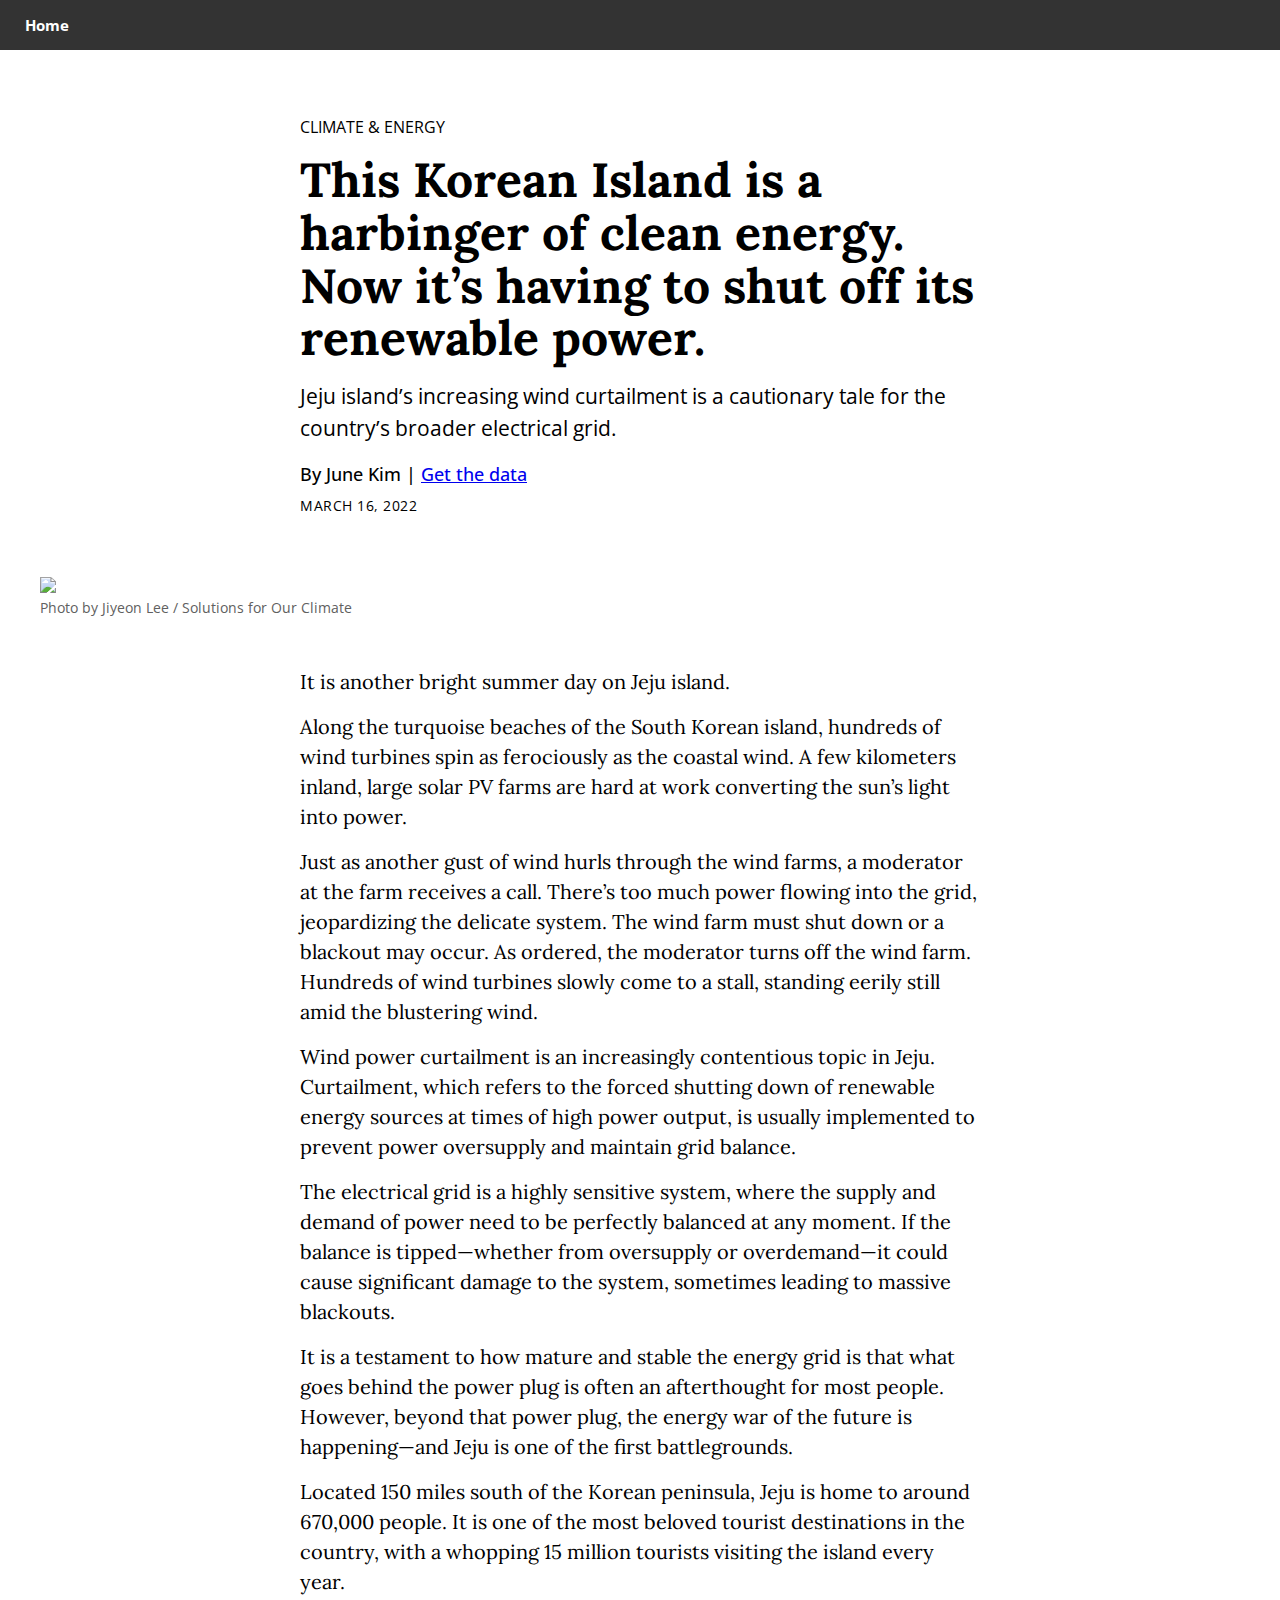
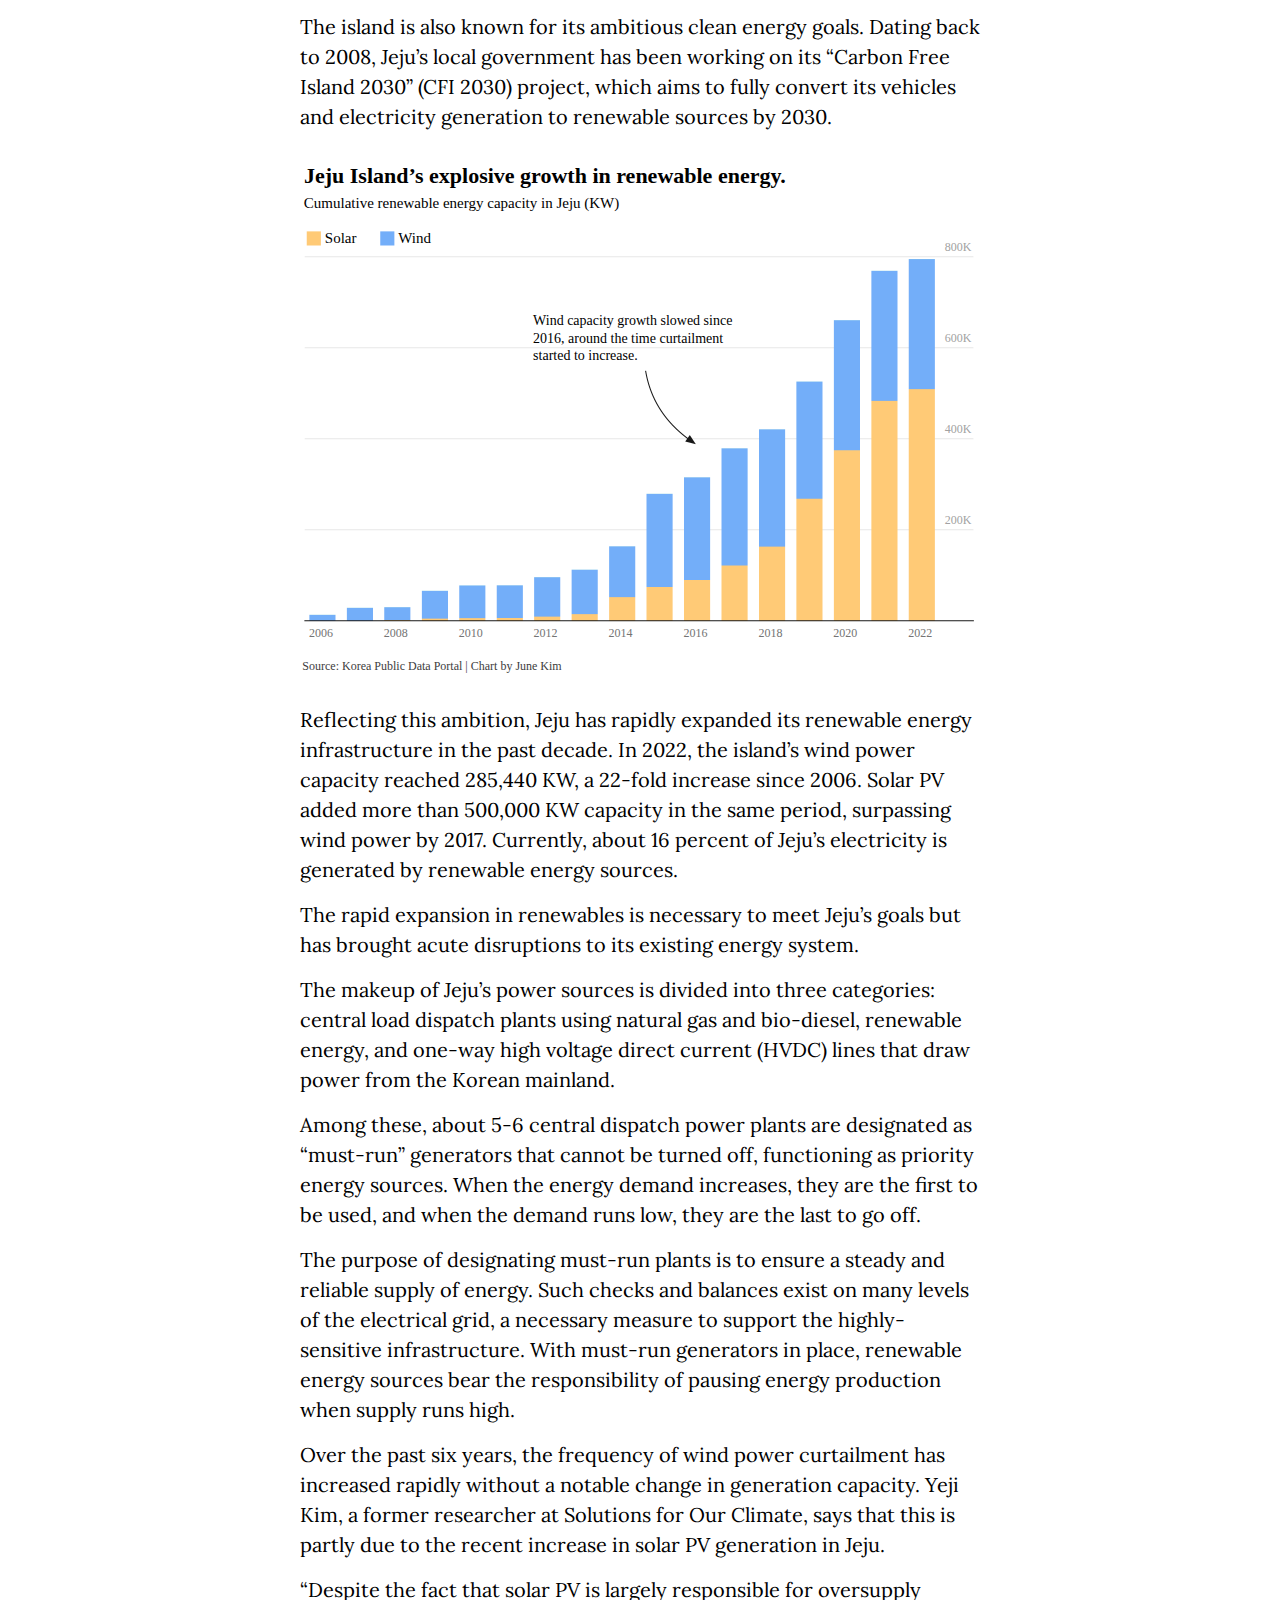
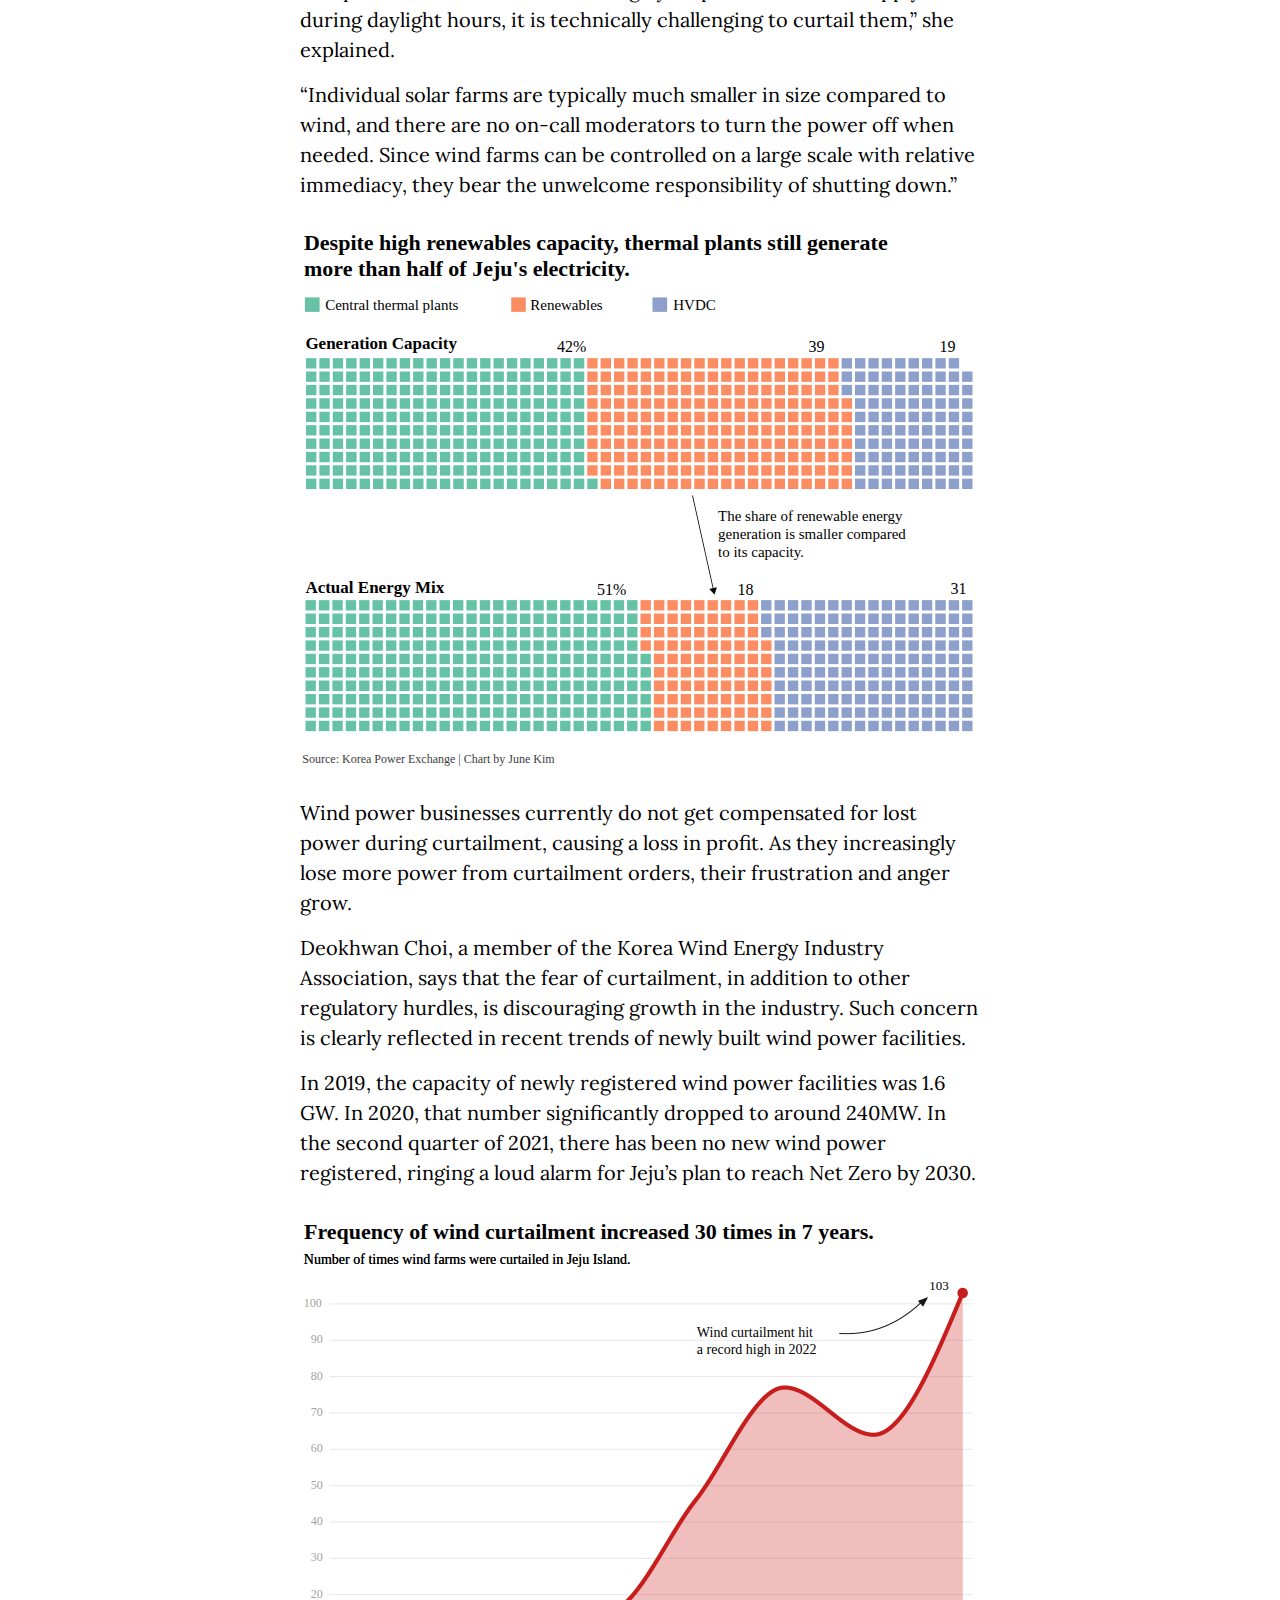
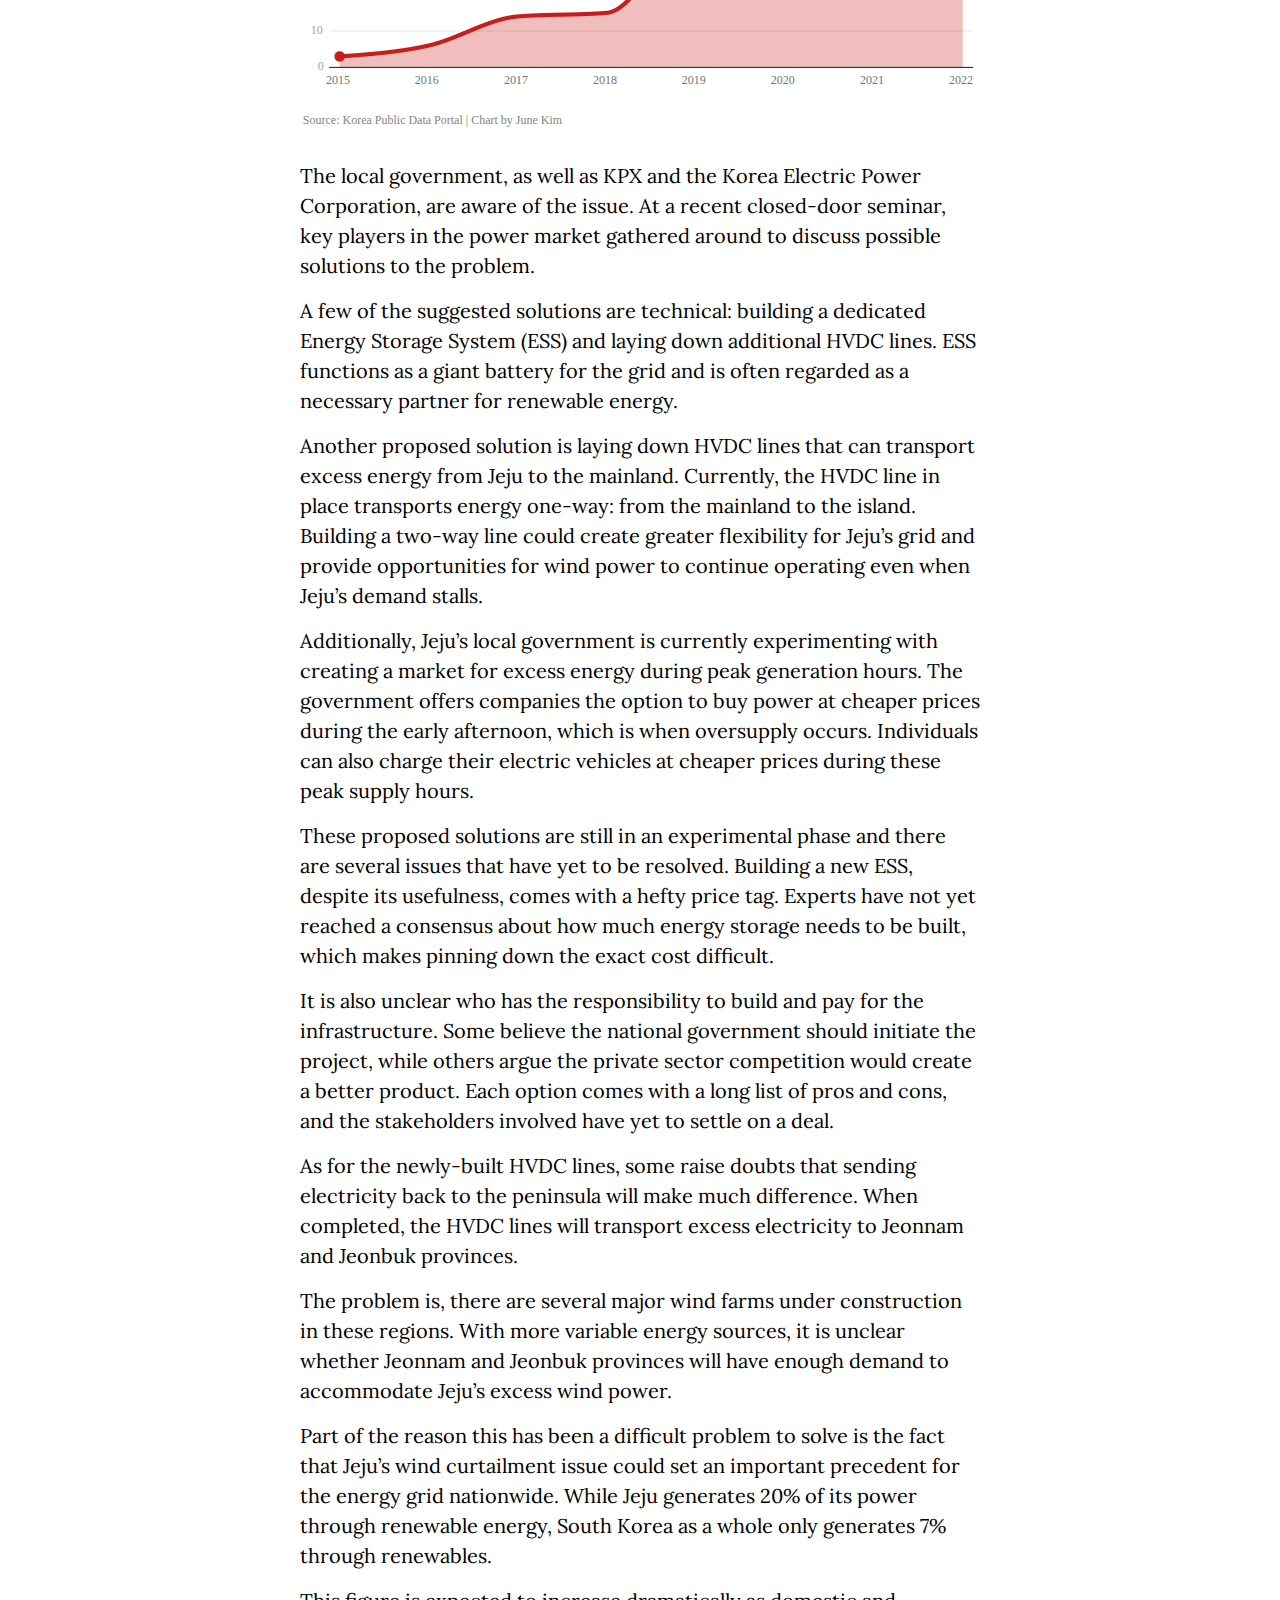
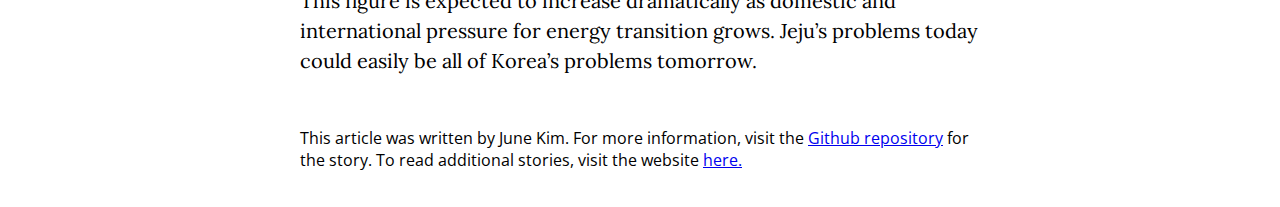
==== commit 44704468: "update story" ====
--- a/docs/index.html
+++ b/docs/index.html
@@ -13,7 +13,7 @@
         rel="stylesheet">
     <link href="https://fonts.googleapis.com/css?family=Lora:400,400i,700&display=swap" rel="stylesheet">
 
-    <title>This is your title</title>
+    <title>Jeju wind curtailment</title>
 </head>
     
 <body class="light-theme">
@@ -27,109 +27,67 @@
     </nav>
 
     <section class="header">
-        <p class="kicker sans-serif">CLIMATE CHANGE</p>
-        <h1 class="headline serif">Minnesota, a Climate Winner? Its Lakes Tell a Different Story.</h1>
-        <h2 class="subhead sans-serif">Warming lakes bring changes to the state's local habitat and people's lifestyles.</h2>
-        <p class="byline">By June Kim</p>
-        <p class="date">March 1, 2022</p>
+        <p class="kicker sans-serif">CLIMATE & Energy</p>
+        <h1 class="headline serif">This Korean Island is a harbinger of clean energy. Now it’s having to shut off its renewable power.</h1>
+        <h2 class="subhead sans-serif">Jeju island’s increasing wind curtailment is a cautionary tale for the country’s broader electrical grid.</h2>
+        <p class="byline">By June Kim | <a href="https://github.com/junekim6/jeju-curtailment">Get the data</a></p>
+        <p class="date">March 16, 2022</p>
     </section>
 
 	<section class="photo-section">
-		<img src="peltier_ice_edited.jpg" class="photo"></img>
+		<div>
+			<img src="jeju_wind.png" class="photo"></img>
+			<p class="caption">Photo by Jiyeon Lee / Solutions for Our Climate</p>
+		</div>
 	</section>
 
-    <section class="story-body">
-        <p class="body-text serif">Climate change is increasingly on people’s minds.</p>
+    <section class="story-body" style="padding-top: 20px;">
+        <p class="body-text serif">It is another bright summer day on Jeju island.</p>
 		
-		<p class="body-text serif">More Americans are planning their retirement or home purchases based on the changing climate. With that, colder states such as Minnesota, Michigan, and Maine are often brought up as “climate winners” and a place to be.</p>
-
-        <p class="body-text serif">A Time magazine article from 2022 reads: “Duluth in Minnesota on Lake Superior bills itself as the most climate­-proof city in the U.S. … Other upper Midwest cities around the lakes, including Minneapolis and Madison, are also likely to be desirable destinations.”
-While it may be true that these states may suffer less from extreme drought and heat compared to the hotter states, but the rising temperatures are already bringing changes to the local habitat and people’s lifestyles.
-</p>
-
-	<p class="body-text serif">Minnesota, which prides itself on its beautiful lakes, are seeing the impact of rising temperatures on its lakes. Data shows that Minnesota lakes are covered by ice for fewer days now than before, impacting the health of local fish population and the state’s ice sports industry.</p>
-    </section>
-
-
-    <section class="chart-section">
-        <div class="chart-row">
-            <div class="chart">
-            
-       
-
-<!-- Generated by ai2html v0.111.0 - 2023-02-28 10:44 -->
-<!-- ai file: iceridge.ai -->
+		<p class="body-text serif">Along the turquoise beaches of the South Korean island, hundreds of wind turbines spin as ferociously as the coastal wind. A few kilometers inland, large solar PV farms are hard at work converting the sun’s light into power.</p>
+
+        <p class="body-text serif">Just as another gust of wind hurls through the wind farms, a moderator at the farm receives a call. There’s too much power flowing into the grid, jeopardizing the delicate system. The wind farm must shut down or a blackout may occur. As ordered, the moderator turns off the wind farm. Hundreds of wind turbines slowly come to a stall, standing eerily still amid the blustering wind.</p>
+
+		<p class="body-text serif">Wind power curtailment is an increasingly contentious topic in Jeju. Curtailment, which refers to the forced shutting down of renewable energy sources at times of high power output, is usually implemented to prevent power oversupply and maintain grid balance.</p>
+
+		<p class="body-text serif">The electrical grid is a highly sensitive system, where the supply and demand of power need to be perfectly balanced at any moment. If the balance is tipped—whether from oversupply or overdemand—it could cause significant damage to the system, sometimes leading to massive blackouts.</p>
+
+		<p class="body-text serif">It is a testament to how mature and stable the energy grid is that what goes behind the power plug is often an afterthought for most people. However, beyond that power plug, the energy war of the future is happening—and Jeju is one of the first battlegrounds.</p>
+		<p class="body-text serif">Located 150 miles south of the Korean peninsula, Jeju is home to around 670,000 people. It is one of the most beloved tourist destinations in the country, with a whopping 15 million tourists visiting the island every year. </p>
+		<p class="body-text serif">The island is also known for its ambitious clean energy goals. Dating back to 2008, Jeju’s local government has been working on its “Carbon Free Island 2030” (CFI 2030) project, which aims to fully convert its vehicles and electricity generation to renewable sources by 2030. </p>
+
+<section class="chart-section">
+	
+<!-- Generated by ai2html v0.111.0 - 2023-03-15 23:50 -->
+<!-- ai file: re-growth.ai -->
 <style media="screen,print">
-	#g-iceridge-box ,
-	#g-iceridge-box .g-artboard {
+	#g-re-growth-box ,
+	#g-re-growth-box .g-artboard {
 		margin:0 auto;
 	}
-	#g-iceridge-box p {
+	#g-re-growth-box p {
 		margin:0;
 	}
-	#g-iceridge-box .g-aiAbs {
+	#g-re-growth-box .g-aiAbs {
 		position:absolute;
 	}
-	#g-iceridge-box .g-aiImg {
+	#g-re-growth-box .g-aiImg {
 		position:absolute;
 		top:0;
 		display:block;
 		width:100% !important;
 	}
-	#g-iceridge-box .g-aiSymbol {
+	#g-re-growth-box .g-aiSymbol {
 		position: absolute;
 		box-sizing: border-box;
 	}
-	#g-iceridge-box .g-aiPointText p { white-space: nowrap; }
-	#g-iceridge-laptop {
+	#g-re-growth-box .g-aiPointText p { white-space: nowrap; }
+	#g-re-growth-medium {
 		position:relative;
 		overflow:hidden;
 	}
-	#g-iceridge-laptop p {
-		font-family:Open Sans;
-		font-weight:400;
-		line-height:21px;
-		height:auto;
-		opacity:1;
-		letter-spacing:0em;
-		font-size:18px;
-		text-align:left;
-		color:rgb(0,0,0);
-		text-transform:none;
-		padding-bottom:0;
-		padding-top:0;
-		mix-blend-mode:normal;
-		font-style:normal;
-		position:static;
-	}
-	#g-iceridge-laptop .g-pstyle0 {
-		font-family:Lora;
-		font-weight:700;
-		line-height:32px;
-		height:32px;
-		font-size:33px;
-	}
-	#g-iceridge-laptop .g-pstyle1 {
-		height:21px;
-	}
-	#g-iceridge-laptop .g-pstyle2 {
-		line-height:18px;
-		height:18px;
-		font-size:15px;
-		color:rgb(77,77,77);
-	}
-	#g-iceridge-laptop .g-pstyle3 {
-		line-height:16px;
-		height:16px;
-		font-size:13px;
-		color:rgb(91,91,91);
-	}
-	#g-iceridge-tablet {
-		position:relative;
-		overflow:hidden;
-	}
-	#g-iceridge-tablet p {
-		font-family:Open Sans;
+	#g-re-growth-medium p {
+		font-family:Roboto;
 		font-weight:400;
 		line-height:17px;
 		height:auto;
@@ -145,40 +103,50 @@
 		font-style:normal;
 		position:static;
 	}
-	#g-iceridge-tablet .g-pstyle0 {
-		font-family:Lora;
+	#g-re-growth-medium .g-pstyle0 {
 		font-weight:700;
-		line-height:25px;
-		height:25px;
-		font-size:26px;
-	}
-	#g-iceridge-tablet .g-pstyle1 {
+		line-height:26px;
+		height:26px;
+		font-size:22px;
+	}
+	#g-re-growth-medium .g-pstyle1 {
+		line-height:18px;
+		height:18px;
+		font-size:15px;
+	}
+	#g-re-growth-medium .g-pstyle2 {
+		line-height:15px;
+		height:15px;
+		font-size:12px;
+		color:rgb(162,162,162);
+	}
+	#g-re-growth-medium .g-pstyle3 {
 		height:17px;
 	}
-	#g-iceridge-tablet .g-pstyle2 {
+	#g-re-growth-medium .g-pstyle4 {
+		line-height:15px;
+		height:15px;
+		font-size:12px;
+		color:rgb(116,116,116);
+	}
+	#g-re-growth-medium .g-pstyle5 {
 		line-height:14px;
 		height:14px;
 		font-size:12px;
-		color:rgb(77,77,77);
-	}
-	#g-iceridge-tablet .g-pstyle3 {
-		line-height:12px;
-		height:12px;
-		font-size:10px;
-		color:rgb(91,91,91);
-	}
-	#g-iceridge-mobile {
+		color:rgb(61,61,61);
+	}
+	#g-re-growth-mobile {
 		position:relative;
 		overflow:hidden;
 	}
-	#g-iceridge-mobile p {
-		font-family:Open Sans;
-		font-weight:400;
-		line-height:12px;
+	#g-re-growth-mobile p {
+		font-family:Roboto;
+		font-weight:400;
+		line-height:17px;
 		height:auto;
 		opacity:1;
 		letter-spacing:0em;
-		font-size:10px;
+		font-size:14px;
 		text-align:left;
 		color:rgb(0,0,0);
 		text-transform:none;
@@ -188,254 +156,227 @@
 		font-style:normal;
 		position:static;
 	}
-	#g-iceridge-mobile .g-pstyle0 {
-		font-family:Lora;
+	#g-re-growth-mobile .g-pstyle0 {
 		font-weight:700;
+		line-height:24px;
+		height:24px;
+		font-size:20px;
+	}
+	#g-re-growth-mobile .g-pstyle1 {
+		line-height:16px;
+		height:16px;
+		font-size:13px;
+	}
+	#g-re-growth-mobile .g-pstyle2 {
 		line-height:15px;
 		height:15px;
-		font-size:15px;
-	}
-	#g-iceridge-mobile .g-pstyle1 {
+		font-size:12px;
+		color:rgb(162,162,162);
+	}
+	#g-re-growth-mobile .g-pstyle3 {
+		height:17px;
+	}
+	#g-re-growth-mobile .g-pstyle4 {
+		line-height:15px;
+		height:15px;
+		font-size:12px;
+		color:rgb(116,116,116);
+	}
+	#g-re-growth-mobile .g-pstyle5 {
+		line-height:12px;
 		height:12px;
-	}
-	#g-iceridge-mobile .g-pstyle2 {
-		height:12px;
-		color:rgb(77,77,77);
-	}
-	#g-iceridge-mobile .g-pstyle3 {
-		line-height:11px;
-		height:11px;
-		font-size:9px;
-		color:rgb(91,91,91);
+		font-size:10px;
+		color:rgb(61,61,61);
 	}
 
 </style>
 
-<div id="g-iceridge-box" class="ai2html">
-
-	<!-- Artboard: laptop -->
-	<div id="g-iceridge-laptop" class="g-artboard" style="width:751px; height:924.109192644435px;" data-aspect-ratio="0.813" data-min-width="751">
+<div id="g-re-growth-box" class="ai2html">
+
+	<!-- Artboard: medium -->
+	<div id="g-re-growth-medium" class="g-artboard" style="width:680px; height:512.5px;" data-aspect-ratio="1.327" data-min-width="680">
 <div style=""></div>
-		<img id="g-iceridge-laptop-img" class="g-iceridge-laptop-img g-aiImg" alt="" src="iceridge-laptop.png"/>
-		<div id="g-ai0-1" class="g-Layer_1 g-aiAbs g-aiPointText" style="top:4.0267%;margin-top:-34.2px;left:0.4956%;width:724px;">
-			<p class="g-pstyle0">Minnesota lakes are covered by ice for fewer</p>
-			<p class="g-pstyle0">days than before.</p>
-		</div>
-		<div id="g-ai0-2" class="g-Layer_1 g-aiAbs g-aiPointText" style="top:9.238%;margin-top:-11.4px;left:0.5027%;width:727px;">
-			<p class="g-pstyle1">The distribution of Minnesota lakes based on their ice cover days, averaged by decade.</p>
-		</div>
-		<div id="g-ai0-3" class="g-Layer_1 g-aiAbs g-aiPointText" style="top:27.0487%;margin-top:-10px;left:0.398%;width:56px;">
-			<p class="g-pstyle2">1940</p>
-		</div>
-		<div id="g-ai0-4" class="g-Layer_1 g-aiAbs g-aiPointText" style="top:34.9482%;margin-top:-10px;left:0.398%;width:56px;">
-			<p class="g-pstyle2">1950</p>
-		</div>
-		<div id="g-ai0-5" class="g-Layer_1 g-aiAbs g-aiPointText" style="top:42.8477%;margin-top:-10px;left:0.398%;width:56px;">
-			<p class="g-pstyle2">1960</p>
-		</div>
-		<div id="g-ai0-6" class="g-Layer_1 g-aiAbs g-aiPointText" style="top:50.8554%;margin-top:-10px;left:0.398%;width:56px;">
-			<p class="g-pstyle2">1970</p>
-		</div>
-		<div id="g-ai0-7" class="g-Layer_1 g-aiAbs g-aiPointText" style="top:58.7549%;margin-top:-10px;left:0.398%;width:56px;">
-			<p class="g-pstyle2">1980</p>
-		</div>
-		<div id="g-ai0-8" class="g-Layer_1 g-aiAbs g-aiPointText" style="top:66.6544%;margin-top:-10px;left:0.398%;width:56px;">
-			<p class="g-pstyle2">1990</p>
-		</div>
-		<div id="g-ai0-9" class="g-Layer_1 g-aiAbs g-aiPointText" style="top:74.6621%;margin-top:-10px;left:0.398%;width:56px;">
-			<p class="g-pstyle2">2000</p>
-		</div>
-		<div id="g-ai0-10" class="g-Layer_1 g-aiAbs g-aiPointText" style="top:82.5616%;margin-top:-10px;left:0.398%;width:56px;">
-			<p class="g-pstyle2">2010</p>
-		</div>
-		<div id="g-ai0-11" class="g-Layer_1 g-aiAbs g-aiPointText" style="top:90.4611%;margin-top:-10px;left:0.398%;width:56px;">
-			<p class="g-pstyle2">2020</p>
-		</div>
-		<div id="g-ai0-12" class="g-Layer_1 g-aiAbs g-aiPointText" style="top:95.1142%;margin-top:-10px;left:31.7322%;width:48px;">
-			<p class="g-pstyle2">100</p>
-		</div>
-		<div id="g-ai0-13" class="g-Layer_1 g-aiAbs g-aiPointText" style="top:95.1142%;margin-top:-10px;left:62.241%;width:48px;">
-			<p class="g-pstyle2">150</p>
-		</div>
-		<div id="g-ai0-14" class="g-Layer_1 g-aiAbs g-aiPointText" style="top:95.1142%;margin-top:-10px;left:91.4166%;width:84px;">
-			<p class="g-pstyle2">200 days</p>
-		</div>
-		<div id="g-ai0-15" class="g-Layer_1 g-aiAbs g-aiPointText" style="top:99.2125%;margin-top:-8.8px;left:0.1332%;width:342px;">
-			<p class="g-pstyle3">Source: Minnesota Department of Natural Resources</p>
+		<img id="g-re-growth-medium-img" class="g-re-growth-medium-img g-aiImg" alt="" src="re-growth-medium.png"/>
+		<div id="g-ai0-1" class="g-Layer_1 g-aiAbs g-aiPointText" style="top:3.0031%;margin-top:-14.4px;left:0.5807%;width:528px;">
+			<p class="g-pstyle0">Jeju Island&rsquo;s explosive growth in renewable energy.</p>
+		</div>
+		<div id="g-ai0-2" class="g-Layer_2 g-aiAbs g-aiPointText" style="top:8.185%;margin-top:-9.9px;left:0.566%;width:362px;">
+			<p class="g-pstyle1">Cumulative renewable energy capacity in Jeju (KW)</p>
+		</div>
+		<div id="g-ai0-3" class="g-Layer_2 g-aiAbs g-aiPointText" style="top:15.0143%;margin-top:-9.9px;left:3.6543%;width:56px;">
+			<p class="g-pstyle1">Solar</p>
+		</div>
+		<div id="g-ai0-4" class="g-Layer_2 g-aiAbs g-aiPointText" style="top:15.0143%;margin-top:-9.9px;left:14.4585%;width:56px;">
+			<p class="g-pstyle1">Wind</p>
+		</div>
+		<div id="g-ai0-5" class="g-Layer_2 g-aiAbs g-aiPointText" style="top:16.8561%;margin-top:-8.4px;left:94.8206%;width:50px;">
+			<p class="g-pstyle2">800K</p>
+		</div>
+		<div id="g-ai0-6" class="g-Layer_2 g-aiAbs g-aiPointText" style="top:31.1289%;margin-top:-9.5px;left:34.2815%;width:248px;">
+			<p class="g-pstyle3">Wind capacity growth slowed since </p>
+		</div>
+		<div id="g-ai0-7" class="g-Layer_2 g-aiAbs g-aiPointText" style="top:34.6411%;margin-top:-9.5px;left:34.2815%;width:240px;">
+			<p class="g-pstyle3">2016, around the time curtailment </p>
+		</div>
+		<div id="g-ai0-8" class="g-Layer_2 g-aiAbs g-aiPointText" style="top:34.6122%;margin-top:-8.4px;left:94.8206%;width:50px;">
+			<p class="g-pstyle2">600K</p>
+		</div>
+		<div id="g-ai0-9" class="g-Layer_2 g-aiAbs g-aiPointText" style="top:37.9581%;margin-top:-9.5px;left:34.2815%;width:145px;">
+			<p class="g-pstyle3">started to increase.</p>
+		</div>
+		<div id="g-ai0-10" class="g-Layer_2 g-aiAbs g-aiPointText" style="top:52.3683%;margin-top:-8.4px;left:94.8206%;width:50px;">
+			<p class="g-pstyle2">400K</p>
+		</div>
+		<div id="g-ai0-11" class="g-Layer_2 g-aiAbs g-aiPointText" style="top:70.1243%;margin-top:-8.4px;left:94.8206%;width:50px;">
+			<p class="g-pstyle2">200K</p>
+		</div>
+		<div id="g-ai0-12" class="g-Layer_2 g-aiAbs g-aiPointText" style="top:92.1731%;margin-top:-8.4px;left:1.3055%;width:49px;">
+			<p class="g-pstyle4">2006</p>
+		</div>
+		<div id="g-ai0-13" class="g-Layer_2 g-aiAbs g-aiPointText" style="top:92.1731%;margin-top:-8.4px;left:12.316%;width:49px;">
+			<p class="g-pstyle4">2008</p>
+		</div>
+		<div id="g-ai0-14" class="g-Layer_2 g-aiAbs g-aiPointText" style="top:92.1731%;margin-top:-8.4px;left:23.3416%;width:49px;">
+			<p class="g-pstyle4">2010</p>
+		</div>
+		<div id="g-ai0-15" class="g-Layer_2 g-aiAbs g-aiPointText" style="top:92.1731%;margin-top:-8.4px;left:34.3522%;width:49px;">
+			<p class="g-pstyle4">2012</p>
+		</div>
+		<div id="g-ai0-16" class="g-Layer_2 g-aiAbs g-aiPointText" style="top:92.1731%;margin-top:-8.4px;left:45.3778%;width:49px;">
+			<p class="g-pstyle4">2014</p>
+		</div>
+		<div id="g-ai0-17" class="g-Layer_2 g-aiAbs g-aiPointText" style="top:92.1731%;margin-top:-8.4px;left:56.3884%;width:49px;">
+			<p class="g-pstyle4">2016</p>
+		</div>
+		<div id="g-ai0-18" class="g-Layer_2 g-aiAbs g-aiPointText" style="top:92.1731%;margin-top:-8.4px;left:67.414%;width:49px;">
+			<p class="g-pstyle4">2018</p>
+		</div>
+		<div id="g-ai0-19" class="g-Layer_2 g-aiAbs g-aiPointText" style="top:92.1731%;margin-top:-8.4px;left:78.4246%;width:49px;">
+			<p class="g-pstyle4">2020</p>
+		</div>
+		<div id="g-ai0-20" class="g-Layer_2 g-aiAbs g-aiPointText" style="top:92.1731%;margin-top:-8.4px;left:89.4503%;width:49px;">
+			<p class="g-pstyle4">2022</p>
+		</div>
+		<div id="g-ai0-21" class="g-Layer_1 g-aiAbs g-aiPointText" style="top:98.4895%;margin-top:-7.8px;left:0.3485%;width:308px;">
+			<p class="g-pstyle5">Source: Korea Public Data Portal | Chart by June Kim</p>
 		</div>
 	</div>
 
-	<!-- Artboard: tablet -->
-	<div id="g-iceridge-tablet" class="g-artboard" style="width:600px; height:738.240802373297px;" data-aspect-ratio="0.813" data-min-width="600" data-max-width="750">
-<div style=""></div>
-		<img id="g-iceridge-tablet-img" class="g-iceridge-tablet-img g-aiImg" alt="" src="iceridge-tablet.png"/>
-		<div id="g-ai1-1" class="g-Layer_1 g-aiAbs g-aiPointText" style="top:3.9493%;margin-top:-27.2px;left:0.528%;width:581px;">
-			<p class="g-pstyle0">Minnesota lakes are covered by ice for fewer</p>
-			<p class="g-pstyle0">days than before.</p>
-		</div>
-		<div id="g-ai1-2" class="g-Layer_1 g-aiAbs g-aiPointText" style="top:9.1248%;margin-top:-9.4px;left:0.5354%;width:584px;">
-			<p class="g-pstyle1">The distribution of Minnesota lakes based on their ice cover days, averaged by decade.</p>
-		</div>
-		<div id="g-ai1-3" class="g-Layer_1 g-aiAbs g-aiPointText" style="top:26.9208%;margin-top:-7.7px;left:0.4309%;width:49px;">
-			<p class="g-pstyle2">1940</p>
-		</div>
-		<div id="g-ai1-4" class="g-Layer_1 g-aiAbs g-aiPointText" style="top:34.7773%;margin-top:-7.7px;left:0.4309%;width:49px;">
-			<p class="g-pstyle2">1950</p>
-		</div>
-		<div id="g-ai1-5" class="g-Layer_1 g-aiAbs g-aiPointText" style="top:42.7692%;margin-top:-7.7px;left:0.4309%;width:49px;">
-			<p class="g-pstyle2">1960</p>
-		</div>
-		<div id="g-ai1-6" class="g-Layer_1 g-aiAbs g-aiPointText" style="top:50.6258%;margin-top:-7.7px;left:0.4309%;width:49px;">
-			<p class="g-pstyle2">1970</p>
-		</div>
-		<div id="g-ai1-7" class="g-Layer_1 g-aiAbs g-aiPointText" style="top:58.4822%;margin-top:-7.7px;left:0.4309%;width:49px;">
-			<p class="g-pstyle2">1980</p>
-		</div>
-		<div id="g-ai1-8" class="g-Layer_1 g-aiAbs g-aiPointText" style="top:66.4742%;margin-top:-7.7px;left:0.4309%;width:49px;">
-			<p class="g-pstyle2">1990</p>
-		</div>
-		<div id="g-ai1-9" class="g-Layer_1 g-aiAbs g-aiPointText" style="top:74.3307%;margin-top:-7.7px;left:0.4309%;width:49px;">
-			<p class="g-pstyle2">2000</p>
-		</div>
-		<div id="g-ai1-10" class="g-Layer_1 g-aiAbs g-aiPointText" style="top:82.3227%;margin-top:-7.7px;left:0.4309%;width:49px;">
-			<p class="g-pstyle2">2010</p>
-		</div>
-		<div id="g-ai1-11" class="g-Layer_1 g-aiAbs g-aiPointText" style="top:90.1792%;margin-top:-7.7px;left:0.4309%;width:49px;">
-			<p class="g-pstyle2">2020</p>
-		</div>
-		<div id="g-ai1-12" class="g-Layer_1 g-aiAbs g-aiPointText" style="top:94.7848%;margin-top:-7.7px;left:31.6791%;width:43px;">
-			<p class="g-pstyle2">100</p>
-		</div>
-		<div id="g-ai1-13" class="g-Layer_1 g-aiAbs g-aiPointText" style="top:94.7848%;margin-top:-7.7px;left:62.1042%;width:43px;">
-			<p class="g-pstyle2">150</p>
-		</div>
-		<div id="g-ai1-14" class="g-Layer_1 g-aiAbs g-aiPointText" style="top:94.7848%;margin-top:-7.7px;left:91.1999%;width:71px;">
-			<p class="g-pstyle2">200 days</p>
-		</div>
-		<div id="g-ai1-15" class="g-Layer_1 g-aiAbs g-aiPointText" style="top:98.8622%;margin-top:-6.8px;left:0.1667%;width:277px;">
-			<p class="g-pstyle3">Source: Minnesota Department of Natural Resources</p>
+	<!-- Artboard: mobile -->
+	<div id="g-re-growth-mobile" class="g-artboard" style="max-width: 390px;max-height: 533px" data-aspect-ratio="0.732" data-min-width="0" data-max-width="679">
+<div style="padding: 0 0 136.6667% 0;"></div>
+		<img id="g-re-growth-mobile-img" class="g-re-growth-mobile-img g-aiImg" alt="" src="re-growth-mobile.png"/>
+		<div id="g-ai1-1" class="g-Layer_1 g-aiAbs g-aiPointText" style="top:5.6782%;margin-top:-25.3px;left:1.9101%;width:317px;">
+			<p class="g-pstyle0">Jeju Island&rsquo;s explosive growth in </p>
+			<p class="g-pstyle0">renewable energy.</p>
+		</div>
+		<div id="g-ai1-2" class="g-Layer_2 g-aiAbs g-aiPointText" style="top:12.7246%;margin-top:-8.8px;left:2.1409%;width:317px;">
+			<p class="g-pstyle1">Cumulative renewable energy capacity in Jeju (KW)</p>
+		</div>
+		<div id="g-ai1-3" class="g-Layer_2 g-aiAbs g-aiPointText" style="top:18.7284%;margin-top:-8.8px;left:7.2691%;width:52px;">
+			<p class="g-pstyle1">Solar</p>
+		</div>
+		<div id="g-ai1-4" class="g-Layer_2 g-aiAbs g-aiPointText" style="top:18.7284%;margin-top:-8.8px;left:26.1073%;width:51px;">
+			<p class="g-pstyle1">Wind</p>
+		</div>
+		<div id="g-ai1-5" class="g-Layer_2 g-aiAbs g-aiPointText" style="top:20.3354%;margin-top:-8.4px;left:92.0125%;width:50px;">
+			<p class="g-pstyle2">800K</p>
+		</div>
+		<div id="g-ai1-6" class="g-Layer_2 g-aiAbs g-aiPointText" style="top:37.4085%;margin-top:-8.4px;left:92.0125%;width:50px;">
+			<p class="g-pstyle2">600K</p>
+		</div>
+		<div id="g-ai1-7" class="g-Layer_2 g-aiAbs g-aiPointText" style="top:39.2843%;margin-top:-9.4px;left:11.1213%;width:244px;">
+			<p class="g-pstyle3">Wind capacity growth slowed since </p>
+		</div>
+		<div id="g-ai1-8" class="g-Layer_2 g-aiAbs g-aiPointText" style="top:42.4738%;margin-top:-9.4px;left:11.1213%;width:236px;">
+			<p class="g-pstyle3">2016, around the time curtailment </p>
+		</div>
+		<div id="g-ai1-9" class="g-Layer_2 g-aiAbs g-aiPointText" style="top:45.6633%;margin-top:-9.4px;left:11.1213%;width:142px;">
+			<p class="g-pstyle3">started to increase.</p>
+		</div>
+		<div id="g-ai1-10" class="g-Layer_2 g-aiAbs g-aiPointText" style="top:54.4817%;margin-top:-8.4px;left:92.0125%;width:50px;">
+			<p class="g-pstyle2">400K</p>
+		</div>
+		<div id="g-ai1-11" class="g-Layer_2 g-aiAbs g-aiPointText" style="top:71.5548%;margin-top:-8.4px;left:92.0125%;width:50px;">
+			<p class="g-pstyle2">200K</p>
+		</div>
+		<div id="g-ai1-12" class="g-Layer_2 g-aiAbs g-aiPointText" style="top:92.7556%;margin-top:-8.4px;left:2.7063%;width:49px;">
+			<p class="g-pstyle4">2006</p>
+		</div>
+		<div id="g-ai1-13" class="g-Layer_2 g-aiAbs g-aiPointText" style="top:92.7556%;margin-top:-8.4px;left:22.2123%;width:49px;">
+			<p class="g-pstyle4">2010</p>
+		</div>
+		<div id="g-ai1-14" class="g-Layer_2 g-aiAbs g-aiPointText" style="top:92.7556%;margin-top:-8.4px;left:43.0001%;width:49px;">
+			<p class="g-pstyle4">2014</p>
+		</div>
+		<div id="g-ai1-15" class="g-Layer_2 g-aiAbs g-aiPointText" style="top:92.7556%;margin-top:-8.4px;left:64.3009%;width:49px;">
+			<p class="g-pstyle4">2018</p>
+		</div>
+		<div id="g-ai1-16" class="g-Layer_2 g-aiAbs g-aiPointText" style="top:92.7556%;margin-top:-8.4px;left:85.3453%;width:49px;">
+			<p class="g-pstyle4">2022</p>
+		</div>
+		<div id="g-ai1-17" class="g-Layer_1 g-aiAbs g-aiPointText" style="top:98.2425%;margin-top:-6.6px;left:1.5049%;width:260px;">
+			<p class="g-pstyle5">Source: Korea Public Data Portal | Chart by June Kim</p>
 		</div>
 	</div>
 
-	<!-- Artboard: mobile -->
-	<div id="g-iceridge-mobile" class="g-artboard" style="max-width: 320px;max-height: 443px" data-aspect-ratio="0.722" data-min-width="0" data-max-width="599">
-<div style="padding: 0 0 138.4704% 0;"></div>
-		<img id="g-iceridge-mobile-img" class="g-iceridge-mobile-img g-aiImg" alt="" src="iceridge-mobile.png"/>
-		<div id="g-ai2-1" class="g-Layer_1 g-aiAbs g-aiPointText" style="top:4.1156%;margin-top:-16.2px;left:0.3683%;width:304px;">
-			<p class="g-pstyle0">Minnesota lakes are covered by ice for</p>
-			<p class="g-pstyle0">fewer days than before.</p>
-		</div>
-		<div id="g-ai2-2" class="g-Layer_1 g-aiAbs g-aiPointText" style="top:12.3311%;margin-top:-18.6px;left:0.3759%;width:329px;">
-			<p class="g-pstyle1">The distribution of Minnesota lakes based on their ice cover days, </p>
-			<p class="g-pstyle1">averaged by decade.</p>
-		</div>
-		<div id="g-ai2-3" class="g-Layer_1 g-aiAbs g-aiPointText" style="top:26.3232%;margin-top:-6.6px;left:0.2694%;width:45px;">
-			<p class="g-pstyle2">1940</p>
-		</div>
-		<div id="g-ai2-4" class="g-Layer_1 g-aiAbs g-aiPointText" style="top:34.222%;margin-top:-6.6px;left:0.2694%;width:45px;">
-			<p class="g-pstyle2">1950</p>
-		</div>
-		<div id="g-ai2-5" class="g-Layer_1 g-aiAbs g-aiPointText" style="top:41.8951%;margin-top:-6.6px;left:0.2694%;width:45px;">
-			<p class="g-pstyle2">1960</p>
-		</div>
-		<div id="g-ai2-6" class="g-Layer_1 g-aiAbs g-aiPointText" style="top:49.5683%;margin-top:-6.6px;left:0.2694%;width:45px;">
-			<p class="g-pstyle2">1970</p>
-		</div>
-		<div id="g-ai2-7" class="g-Layer_1 g-aiAbs g-aiPointText" style="top:57.4671%;margin-top:-6.6px;left:0.2694%;width:45px;">
-			<p class="g-pstyle2">1980</p>
-		</div>
-		<div id="g-ai2-8" class="g-Layer_1 g-aiAbs g-aiPointText" style="top:65.1402%;margin-top:-6.6px;left:0.2694%;width:45px;">
-			<p class="g-pstyle2">1990</p>
-		</div>
-		<div id="g-ai2-9" class="g-Layer_1 g-aiAbs g-aiPointText" style="top:72.8133%;margin-top:-6.6px;left:0.2694%;width:45px;">
-			<p class="g-pstyle2">2000</p>
-		</div>
-		<div id="g-ai2-10" class="g-Layer_1 g-aiAbs g-aiPointText" style="top:80.7121%;margin-top:-6.6px;left:0.2694%;width:45px;">
-			<p class="g-pstyle2">2010</p>
-		</div>
-		<div id="g-ai2-11" class="g-Layer_1 g-aiAbs g-aiPointText" style="top:88.3852%;margin-top:-6.6px;left:0.2694%;width:45px;">
-			<p class="g-pstyle2">2020</p>
-		</div>
-		<div id="g-ai2-12" class="g-Layer_1 g-aiAbs g-aiPointText" style="top:92.8988%;margin-top:-6.6px;left:32.1129%;width:39px;">
-			<p class="g-pstyle2">100</p>
-		</div>
-		<div id="g-ai2-13" class="g-Layer_1 g-aiAbs g-aiPointText" style="top:92.8988%;margin-top:-6.6px;left:63.1179%;width:39px;">
-			<p class="g-pstyle2">150</p>
-		</div>
-		<div id="g-ai2-14" class="g-Layer_1 g-aiAbs g-aiPointText" style="top:92.8988%;margin-top:-6.6px;left:86.5179%;width:63px;">
-			<p class="g-pstyle2">200 days</p>
-		</div>
-		<div id="g-ai2-15" class="g-Layer_1 g-aiAbs g-aiPointText" style="top:98.4134%;margin-top:-6.1px;left:0.0002%;width:244px;">
-			<p class="g-pstyle3">Source: Minnesota Department of Natural Resources</p>
-		</div>
-	</div>
-
 </div>
 
-<!-- End ai2html - 2023-02-28 10:44 -->
-
-
-            
-            </div>
-        </div>
-    </section>
-
-
-
-    <section class="chart-section">
-        <div class="chart-row">
-            <div class="chart">
-
-<section class="story-body">
-	<p class="body-text serif">
-		According to the joint press release from Minnesota Department of Natural Resources (MNDNR) and Minnesota Pollution Control Agency, “Ice coverage has declined an average of 10-14 days over the last 50 years.”
-	</p>
-
-	<p class="body-text serif">
-		Lake Bemidji, a small glacial lake in Beltrami county, is among the lakes that saw the most decline in ice cover days. Since the 1950s, its ice cover days decreased by an average of 23 days.
-	</p>
-
+<!-- End ai2html - 2023-03-15 23:50 -->
 </section>
 
 
-<!-- Generated by ai2html v0.111.0 - 2023-02-28 10:02 -->
-<!-- ai file: bemidji-radial.ai -->
+		<p class="body-text serif">Reflecting this ambition, Jeju has rapidly expanded its renewable energy infrastructure in the past decade. In 2022, the island’s wind power capacity reached 285,440 KW, a 22-fold increase since 2006. Solar PV added more than 500,000 KW capacity in the same period, surpassing wind power by 2017. Currently, about 16 percent of Jeju’s electricity is generated by renewable energy sources.</p>
+		<p class="body-text serif">The rapid expansion in renewables is necessary to meet Jeju’s goals but has brought acute disruptions to its existing energy system. </p>
+		<p class="body-text serif">The makeup of Jeju’s power sources is divided into three categories: central load dispatch plants using natural gas and bio-diesel, renewable energy, and one-way high voltage direct current (HVDC) lines that draw power from the Korean mainland. </p>
+		<p class="body-text serif">Among these, about 5-6 central dispatch power plants are designated as “must-run” generators that cannot be turned off, functioning as priority energy sources. When the energy demand increases, they are the first to be used, and when the demand runs low, they are the last to go off.</p>
+		<p class="body-text serif">The purpose of designating must-run plants is to ensure a steady and reliable supply of energy. Such checks and balances exist on many levels of the electrical grid, a necessary measure to support the highly-sensitive infrastructure. With must-run generators in place, renewable energy sources bear the responsibility of pausing energy production when supply runs high.</p>
+		<p class="body-text serif">Over the past six years, the frequency of wind power curtailment has increased rapidly without a notable change in generation capacity. Yeji Kim, a former researcher at Solutions for Our Climate, says that this is partly due to the recent increase in solar PV generation in Jeju.</p>
+		<p class="body-text serif">“Despite the fact that solar PV is largely responsible for oversupply during daylight hours, it is technically challenging to curtail them,” she explained. </p>
+		<p class="body-text serif">“Individual solar farms are typically much smaller in size compared to wind, and there are no on-call moderators to turn the power off when needed. Since wind farms can be controlled on a large scale with relative immediacy, they bear the unwelcome responsibility of shutting down.”</p>
+
+
+
+
+		<section class="chart-section">
+<!-- Generated by ai2html v0.111.0 - 2023-03-15 23:48 -->
+<!-- ai file: capacity_generation_chart.ai -->
 <style media="screen,print">
-	#g-bemidji-radial-box ,
-	#g-bemidji-radial-box .g-artboard {
+	#g-capacity_generation_chart-box ,
+	#g-capacity_generation_chart-box .g-artboard {
 		margin:0 auto;
 	}
-	#g-bemidji-radial-box p {
+	#g-capacity_generation_chart-box p {
 		margin:0;
 	}
-	#g-bemidji-radial-box .g-aiAbs {
+	#g-capacity_generation_chart-box .g-aiAbs {
 		position:absolute;
 	}
-	#g-bemidji-radial-box .g-aiImg {
+	#g-capacity_generation_chart-box .g-aiImg {
 		position:absolute;
 		top:0;
 		display:block;
 		width:100% !important;
 	}
-	#g-bemidji-radial-box .g-aiSymbol {
+	#g-capacity_generation_chart-box .g-aiSymbol {
 		position: absolute;
 		box-sizing: border-box;
 	}
-	#g-bemidji-radial-box .g-aiPointText p { white-space: nowrap; }
-	#g-bemidji-radial-laptop {
+	#g-capacity_generation_chart-box .g-aiPointText p { white-space: nowrap; }
+	#g-capacity_generation_chart-medium {
 		position:relative;
 		overflow:hidden;
 	}
-	#g-bemidji-radial-laptop p {
-		font-family:Open Sans;
-		font-weight:400;
-		line-height:14px;
+	#g-capacity_generation_chart-medium p {
+		font-family:Roboto;
+		font-weight:400;
+		line-height:18px;
 		height:auto;
 		opacity:1;
 		letter-spacing:0em;
-		font-size:12px;
+		font-size:15px;
 		text-align:left;
-		color:rgb(81,81,81);
+		color:rgb(0,0,0);
 		text-transform:none;
 		padding-bottom:0;
 		padding-top:0;
@@ -443,68 +384,46 @@
 		font-style:normal;
 		position:static;
 	}
-	#g-bemidji-radial-laptop .g-pstyle0 {
-		font-family:Lora;
+	#g-capacity_generation_chart-medium .g-pstyle0 {
 		font-weight:700;
-		line-height:34px;
-		height:34px;
-		font-size:28px;
-		color:rgb(0,0,0);
-	}
-	#g-bemidji-radial-laptop .g-pstyle1 {
+		line-height:26px;
+		height:26px;
+		font-size:22px;
+	}
+	#g-capacity_generation_chart-medium .g-pstyle1 {
+		height:18px;
+	}
+	#g-capacity_generation_chart-medium .g-pstyle2 {
+		font-weight:700;
 		line-height:20px;
 		height:20px;
 		font-size:17px;
-		color:rgb(0,0,0);
-	}
-	#g-bemidji-radial-laptop .g-pstyle2 {
-		line-height:15px;
-		height:15px;
+	}
+	#g-capacity_generation_chart-medium .g-pstyle3 {
+		line-height:19px;
+		height:19px;
+		font-size:16px;
+	}
+	#g-capacity_generation_chart-medium .g-pstyle4 {
+		line-height:14px;
+		height:14px;
+		font-size:12px;
 		color:rgb(61,61,61);
 	}
-	#g-bemidji-radial-laptop .g-pstyle3 {
-		line-height:17px;
-		height:17px;
-		font-size:14px;
-		color:rgb(66,66,66);
-	}
-	#g-bemidji-radial-laptop .g-pstyle4 {
-		font-weight:600;
-		line-height:17px;
-		height:17px;
-		font-size:14px;
-		color:rgb(0,0,0);
-	}
-	#g-bemidji-radial-laptop .g-pstyle5 {
-		line-height:17px;
-		height:17px;
-		font-size:14px;
-		color:rgb(0,0,0);
-	}
-	#g-bemidji-radial-laptop .g-pstyle6 {
-		font-weight:600;
-		line-height:16px;
-		height:16px;
-		font-size:13px;
-		color:rgb(255,255,255);
-	}
-	#g-bemidji-radial-laptop .g-pstyle7 {
-		height:14px;
-	}
-	#g-bemidji-radial-mobile {
+	#g-capacity_generation_chart-mobile {
 		position:relative;
 		overflow:hidden;
 	}
-	#g-bemidji-radial-mobile p {
-		font-family:Open Sans;
-		font-weight:400;
-		line-height:8px;
+	#g-capacity_generation_chart-mobile p {
+		font-family:Roboto;
+		font-weight:700;
+		line-height:22px;
 		height:auto;
 		opacity:1;
 		letter-spacing:0em;
-		font-size:7px;
+		font-size:18px;
 		text-align:left;
-		color:rgb(81,81,81);
+		color:rgb(0,0,0);
 		text-transform:none;
 		padding-bottom:0;
 		padding-top:0;
@@ -512,54 +431,186 @@
 		font-style:normal;
 		position:static;
 	}
-	#g-bemidji-radial-mobile .g-pstyle0 {
-		font-family:Lora;
-		font-weight:700;
+	#g-capacity_generation_chart-mobile .g-pstyle0 {
+		height:22px;
+	}
+	#g-capacity_generation_chart-mobile .g-pstyle1 {
+		font-weight:400;
+		line-height:16px;
+		height:16px;
+		font-size:13px;
+	}
+	#g-capacity_generation_chart-mobile .g-pstyle2 {
 		line-height:18px;
 		height:18px;
 		font-size:15px;
-		color:rgb(0,0,0);
-	}
-	#g-bemidji-radial-mobile .g-pstyle1 {
-		line-height:11px;
-		height:11px;
-		font-size:9px;
-		color:rgb(0,0,0);
-	}
-	#g-bemidji-radial-mobile .g-pstyle2 {
-		line-height:11px;
-		height:11px;
-		font-size:9px;
+		text-align:center;
+	}
+	#g-capacity_generation_chart-mobile .g-pstyle3 {
+		font-weight:400;
+		line-height:17px;
+		height:17px;
+		font-size:14px;
+	}
+	#g-capacity_generation_chart-mobile .g-pstyle4 {
+		font-weight:400;
+		line-height:12px;
+		height:12px;
+		font-size:10px;
 		color:rgb(61,61,61);
 	}
-	#g-bemidji-radial-mobile .g-pstyle3 {
-		line-height:11px;
-		height:11px;
-		font-size:9px;
-		color:rgb(66,66,66);
-	}
-	#g-bemidji-radial-mobile .g-pstyle4 {
-		font-weight:600;
-		height:8px;
-		color:rgb(255,255,255);
-	}
-	#g-bemidji-radial-mobile .g-pstyle5 {
-		height:8px;
-	}
-	#g-bemidji-radial-tablet {
+
+</style>
+
+<div id="g-capacity_generation_chart-box" class="ai2html">
+
+	<!-- Artboard: medium -->
+	<div id="g-capacity_generation_chart-medium" class="g-artboard" style="width:680px; height:538.5px;" data-aspect-ratio="1.263" data-min-width="680">
+<div style=""></div>
+		<img id="g-capacity_generation_chart-medium-img" class="g-capacity_generation_chart-medium-img g-aiImg" alt="" src="capacity_generation_chart-medium.png"/>
+		<div id="g-ai0-1" class="g-Layer_1 g-aiAbs g-aiPointText" style="top:5.1237%;margin-top:-27.6px;left:0.5807%;width:647px;">
+			<p class="g-pstyle0">Despite high renewables capacity, thermal plants still generate </p>
+			<p class="g-pstyle0">more than half of Jeju's electricity.</p>
+		</div>
+		<div id="g-ai0-2" class="g-Layer_1 g-aiAbs g-aiPointText" style="top:14.1037%;margin-top:-9.9px;left:33.8558%;width:103px;">
+			<p class="g-pstyle1">Renewables</p>
+		</div>
+		<div id="g-ai0-3" class="g-Layer_1 g-aiAbs g-aiPointText" style="top:14.1037%;margin-top:-9.9px;left:54.8853%;width:62px;">
+			<p class="g-pstyle1">HVDC</p>
+		</div>
+		<div id="g-ai0-4" class="g-Layer_1 g-aiAbs g-aiPointText" style="top:14.1037%;margin-top:-9.9px;left:3.6998%;width:169px;">
+			<p class="g-pstyle1">Central thermal plants</p>
+		</div>
+		<div id="g-ai0-5" class="g-Layer_1 g-aiAbs g-aiPointText" style="top:21.3695%;margin-top:-11.1px;left:0.7947%;width:177px;">
+			<p class="g-pstyle2">Generation Capacity</p>
+		</div>
+		<div id="g-ai0-6" class="g-Layer_1 g-aiAbs g-aiPointText" style="top:21.822%;margin-top:-10.5px;left:37.7971%;width:52px;">
+			<p class="g-pstyle3">42%</p>
+		</div>
+		<div id="g-ai0-7" class="g-Layer_1 g-aiAbs g-aiPointText" style="top:21.822%;margin-top:-10.5px;left:94.0299%;width:40px;">
+			<p class="g-pstyle3">19</p>
+		</div>
+		<div id="g-ai0-8" class="g-Layer_1 g-aiAbs g-aiPointText" style="top:21.822%;margin-top:-10.5px;left:74.7652%;width:40px;">
+			<p class="g-pstyle3">39</p>
+		</div>
+		<div id="g-ai0-9" class="g-Layer_1 g-aiAbs g-aiPointText" style="top:56.6292%;margin-top:-27.9px;left:61.4681%;width:232px;">
+			<p class="g-pstyle1">The share of renewable energy</p>
+			<p class="g-pstyle1">generation is smaller compared</p>
+			<p class="g-pstyle1">to its capacity.</p>
+		</div>
+		<div id="g-ai0-10" class="g-Layer_1 g-aiAbs g-aiPointText" style="top:66.6805%;margin-top:-11.1px;left:0.7947%;width:160px;">
+			<p class="g-pstyle2">Actual Energy Mix</p>
+		</div>
+		<div id="g-ai0-11" class="g-Layer_1 g-aiAbs g-aiPointText" style="top:66.7617%;margin-top:-10.5px;left:95.6475%;width:40px;">
+			<p class="g-pstyle3">31</p>
+		</div>
+		<div id="g-ai0-12" class="g-Layer_1 g-aiAbs g-aiPointText" style="top:66.9474%;margin-top:-10.5px;left:43.6795%;width:52px;">
+			<p class="g-pstyle3">51%</p>
+		</div>
+		<div id="g-ai0-13" class="g-Layer_1 g-aiAbs g-aiPointText" style="top:66.9474%;margin-top:-10.5px;left:64.324%;width:40px;">
+			<p class="g-pstyle3">18</p>
+		</div>
+		<div id="g-ai0-14" class="g-Layer_1 g-aiAbs g-aiPointText" style="top:98.3767%;margin-top:-7.8px;left:0.3485%;width:301px;">
+			<p class="g-pstyle4">Source: Korea Power Exchange | Chart by June Kim</p>
+		</div>
+	</div>
+
+	<!-- Artboard: mobile -->
+	<div id="g-capacity_generation_chart-mobile" class="g-artboard" style="max-width: 390px;max-height: 803px" data-aspect-ratio="0.486" data-min-width="0" data-max-width="679">
+<div style="padding: 0 0 205.8974% 0;"></div>
+		<img id="g-capacity_generation_chart-mobile-img" class="g-capacity_generation_chart-mobile-img g-aiImg" alt="" src="capacity_generation_chart-mobile.png"/>
+		<div id="g-ai1-1" class="g-Layer_1 g-aiAbs g-aiPointText" style="top:4.077%;margin-top:-33.7px;left:0.8464%;width:380px;">
+			<p class="g-pstyle0">Despite high renewables capacity, thermal </p>
+			<p class="g-pstyle0">plants still generate more than half of Jeju's </p>
+			<p class="g-pstyle0">electricity.</p>
+		</div>
+		<div id="g-ai1-2" class="g-Layer_1 g-aiAbs g-aiPointText" style="top:9.8435%;margin-top:-9px;left:53.6025%;width:94px;">
+			<p class="g-pstyle1">Renewables</p>
+		</div>
+		<div id="g-ai1-3" class="g-Layer_1 g-aiAbs g-aiPointText" style="top:9.8435%;margin-top:-9px;left:85.3135%;width:58px;">
+			<p class="g-pstyle1">HVDC</p>
+		</div>
+		<div id="g-ai1-4" class="g-Layer_1 g-aiAbs g-aiPointText" style="top:9.8435%;margin-top:-9px;left:5.3766%;width:153px;">
+			<p class="g-pstyle1">Central thermal plants</p>
+		</div>
+		<div id="g-ai1-5" class="g-Layer_1 g-aiAbs g-aiPointText" style="top:14.4394%;margin-top:-9.9px;left:20.775%;margin-left:-79.5px;width:159px;">
+			<p class="g-pstyle2">Generation Capacity</p>
+		</div>
+		<div id="g-ai1-6" class="g-Layer_1 g-aiAbs g-aiPointText" style="top:14.6885%;margin-top:-9.9px;left:81.3326%;margin-left:-72px;width:144px;">
+			<p class="g-pstyle2">Actual Energy Mix</p>
+		</div>
+		<div id="g-ai1-7" class="g-Layer_1 g-aiAbs g-aiPointText" style="top:17.8562%;margin-top:-9.4px;left:37.6237%;width:48px;">
+			<p class="g-pstyle3">42%</p>
+		</div>
+		<div id="g-ai1-8" class="g-Layer_1 g-aiAbs g-aiPointText" style="top:17.8562%;margin-top:-9.4px;left:57.2681%;width:48px;">
+			<p class="g-pstyle3">51%</p>
+		</div>
+		<div id="g-ai1-9" class="g-Layer_1 g-aiAbs g-aiPointText" style="top:50.3593%;margin-top:-9.4px;left:37.6044%;width:38px;">
+			<p class="g-pstyle3">39</p>
+		</div>
+		<div id="g-ai1-10" class="g-Layer_1 g-aiAbs g-aiPointText" style="top:58.5785%;margin-top:-9.4px;left:59.983%;width:38px;">
+			<p class="g-pstyle3">18</p>
+		</div>
+		<div id="g-ai1-11" class="g-Layer_1 g-aiAbs g-aiPointText" style="top:72.7752%;margin-top:-9.4px;left:60.29%;width:38px;">
+			<p class="g-pstyle3">31</p>
+		</div>
+		<div id="g-ai1-12" class="g-Layer_1 g-aiAbs g-aiPointText" style="top:80.6208%;margin-top:-9.4px;left:37.348%;width:38px;">
+			<p class="g-pstyle3">18</p>
+		</div>
+		<div id="g-ai1-13" class="g-Layer_1 g-aiAbs g-aiPointText" style="top:98.9579%;margin-top:-6.6px;left:1.2485%;width:254px;">
+			<p class="g-pstyle4">Source: Korea Power Exchange | Chart by June Kim</p>
+		</div>
+	</div>
+
+</div>
+
+<!-- End ai2html - 2023-03-15 23:48 -->
+</section>
+
+<p class="body-text serif">Wind power businesses currently do not get compensated for lost power during curtailment, causing a loss in profit. As they increasingly lose more power from curtailment orders, their frustration and anger grow. </p>
+<p class="body-text serif">Deokhwan Choi, a member of the Korea Wind Energy Industry Association, says that the fear of curtailment, in addition to other regulatory hurdles, is discouraging growth in the industry. Such concern is clearly reflected in recent trends of newly built wind power facilities. </p>
+<p class="body-text serif">In 2019, the capacity of newly registered wind power facilities was 1.6 GW. In 2020, that number significantly dropped to around 240MW. In the second quarter of 2021, there has been no new wind power registered, ringing a loud alarm for Jeju’s plan to reach Net Zero by 2030.</p>
+
+
+<section class="chart-section">
+<!-- Generated by ai2html v0.111.0 - 2023-03-15 23:42 -->
+<!-- ai file: curtailment-frequency.ai -->
+<style media="screen,print">
+	#g-curtailment-frequency-box ,
+	#g-curtailment-frequency-box .g-artboard {
+		margin:0 auto;
+	}
+	#g-curtailment-frequency-box p {
+		margin:0;
+	}
+	#g-curtailment-frequency-box .g-aiAbs {
+		position:absolute;
+	}
+	#g-curtailment-frequency-box .g-aiImg {
+		position:absolute;
+		top:0;
+		display:block;
+		width:100% !important;
+	}
+	#g-curtailment-frequency-box .g-aiSymbol {
+		position: absolute;
+		box-sizing: border-box;
+	}
+	#g-curtailment-frequency-box .g-aiPointText p { white-space: nowrap; }
+	#g-curtailment-frequency-medium {
 		position:relative;
 		overflow:hidden;
 	}
-	#g-bemidji-radial-tablet p {
-		font-family:Open Sans;
-		font-weight:400;
-		line-height:12px;
+	#g-curtailment-frequency-medium p {
+		font-family:Roboto;
+		font-weight:400;
+		line-height:17px;
 		height:auto;
 		opacity:1;
 		letter-spacing:0em;
-		font-size:10px;
+		font-size:14px;
 		text-align:left;
-		color:rgb(81,81,81);
+		color:rgb(0,0,0);
 		text-transform:none;
 		padding-bottom:0;
 		padding-top:0;
@@ -567,379 +618,278 @@
 		font-style:normal;
 		position:static;
 	}
-	#g-bemidji-radial-tablet .g-pstyle0 {
-		font-family:Lora;
+	#g-curtailment-frequency-medium .g-pstyle0 {
 		font-weight:700;
-		line-height:25px;
-		height:25px;
-		font-size:21px;
-		color:rgb(0,0,0);
-	}
-	#g-bemidji-radial-tablet .g-pstyle1 {
+		line-height:26px;
+		height:26px;
+		font-size:22px;
+	}
+	#g-curtailment-frequency-medium .g-pstyle1 {
+		height:17px;
+	}
+	#g-curtailment-frequency-medium .g-pstyle2 {
+		line-height:16px;
+		height:16px;
+		font-size:13px;
+	}
+	#g-curtailment-frequency-medium .g-pstyle3 {
 		line-height:15px;
 		height:15px;
+		font-size:12px;
+		color:rgb(162,162,162);
+	}
+	#g-curtailment-frequency-medium .g-pstyle4 {
+		line-height:15px;
+		height:15px;
+		font-size:12px;
+		color:rgb(116,116,116);
+	}
+	#g-curtailment-frequency-medium .g-pstyle5 {
+		line-height:14px;
+		height:14px;
+		font-size:12px;
+		color:rgb(132,132,132);
+	}
+	#g-curtailment-frequency-mobile {
+		position:relative;
+		overflow:hidden;
+	}
+	#g-curtailment-frequency-mobile p {
+		font-family:Roboto;
+		font-weight:700;
+		line-height:24px;
+		height:auto;
+		opacity:1;
+		letter-spacing:0em;
+		font-size:20px;
+		text-align:left;
+		color:rgb(0,0,0);
+		text-transform:none;
+		padding-bottom:0;
+		padding-top:0;
+		mix-blend-mode:normal;
+		font-style:normal;
+		position:static;
+	}
+	#g-curtailment-frequency-mobile .g-pstyle0 {
+		height:24px;
+	}
+	#g-curtailment-frequency-mobile .g-pstyle1 {
+		font-weight:400;
+		line-height:16px;
+		height:16px;
 		font-size:13px;
-		color:rgb(0,0,0);
-	}
-	#g-bemidji-radial-tablet .g-pstyle2 {
-		line-height:11px;
-		height:11px;
-		font-size:9px;
-		color:rgb(61,61,61);
-	}
-	#g-bemidji-radial-tablet .g-pstyle3 {
-		line-height:13px;
-		height:13px;
-		color:rgb(66,66,66);
-	}
-	#g-bemidji-radial-tablet .g-pstyle4 {
-		font-weight:600;
+	}
+	#g-curtailment-frequency-mobile .g-pstyle2 {
+		font-weight:400;
 		line-height:13px;
 		height:13px;
 		font-size:11px;
-		color:rgb(0,0,0);
-	}
-	#g-bemidji-radial-tablet .g-pstyle5 {
+	}
+	#g-curtailment-frequency-mobile .g-pstyle3 {
+		font-weight:400;
 		line-height:13px;
 		height:13px;
 		font-size:11px;
-		color:rgb(0,0,0);
-	}
-	#g-bemidji-radial-tablet .g-pstyle6 {
-		font-weight:600;
+		color:rgb(162,162,162);
+	}
+	#g-curtailment-frequency-mobile .g-pstyle4 {
+		font-weight:400;
+		line-height:14px;
+		height:14px;
+		font-size:12px;
+	}
+	#g-curtailment-frequency-mobile .g-pstyle5 {
+		font-weight:400;
+		line-height:13px;
+		height:13px;
+		font-size:11px;
+		color:rgb(116,116,116);
+	}
+	#g-curtailment-frequency-mobile .g-pstyle6 {
+		font-weight:400;
+		line-height:12px;
 		height:12px;
-		color:rgb(255,255,255);
-	}
-	#g-bemidji-radial-tablet .g-pstyle7 {
-		height:12px;
+		font-size:10px;
+		color:rgb(132,132,132);
 	}
 
 </style>
 
-<div id="g-bemidji-radial-box" class="ai2html">
-
-	<!-- Artboard: laptop -->
-	<div id="g-bemidji-radial-laptop" class="g-artboard" style="width:806px; height:915px;" data-aspect-ratio="0.881" data-min-width="806">
+<div id="g-curtailment-frequency-box" class="ai2html">
+
+	<!-- Artboard: medium -->
+	<div id="g-curtailment-frequency-medium" class="g-artboard" style="width:680px; height:512.5px;" data-aspect-ratio="1.327" data-min-width="680">
 <div style=""></div>
-		<img id="g-bemidji-radial-laptop-img" class="g-bemidji-radial-laptop-img g-aiImg" alt="" src="bemidji-radial-laptop.png"/>
-		<div id="g-ai0-1" class="g-Layer_9 g-aiAbs g-aiPointText" style="top:2.3908%;margin-top:-18.9px;left:0.2638%;width:810px;">
-			<p class="g-pstyle0">Lake Bimidji lost an average of 24 ice cover days since 1958.</p>
-		</div>
-		<div id="g-ai0-2" class="g-Layer_9 g-aiAbs g-aiPointText" style="top:5.5833%;margin-top:-11.1px;left:0.6173%;width:399px;">
-			<p class="g-pstyle1">Duration of ice cover days, averaged by decade.</p>
-		</div>
-		<div id="g-ai0-3" class="g-Layer_9 g-aiAbs g-aiPointText" style="top:10.0013%;margin-top:-8.5px;left:5.4528%;width:137px;">
-			<p class="g-pstyle2">Ice is first observed.</p>
-		</div>
-		<div id="g-ai0-4" class="g-Layer_8 g-aiAbs g-aiPointText" style="top:11.5186%;margin-top:-9.4px;left:49.66%;width:52px;">
-			<p class="g-pstyle3">Mar.</p>
-		</div>
-		<div id="g-ai0-5" class="g-Layer_9 g-aiAbs g-aiPointText" style="top:13.0614%;margin-top:-8.5px;left:5.563%;width:161px;">
-			<p class="g-pstyle2">Lake is covered with ice.</p>
-		</div>
-		<div id="g-ai0-6" class="g-Layer_9 g-aiAbs g-aiPointText" style="top:16.2308%;margin-top:-8.5px;left:5.4528%;width:98px;">
-			<p class="g-pstyle2">Ice is melted.</p>
-		</div>
-		<div id="g-ai0-7" class="g-Layer_8 g-aiAbs g-aiPointText" style="top:21.2454%;margin-top:-9.4px;left:17.7944%;width:49px;">
-			<p class="g-pstyle3">Feb.</p>
-		</div>
-		<div id="g-ai0-8" class="g-Layer_8 g-aiAbs g-aiPointText" style="top:26.1634%;margin-top:-9.4px;left:84.962%;width:49px;">
-			<p class="g-pstyle3">Apr.</p>
-		</div>
-		<div id="g-ai0-9" class="g-Layer_8 g-aiAbs g-aiPointText" style="top:51.8465%;margin-top:-9.4px;left:1.1856%;width:47px;">
-			<p class="g-pstyle3">Jan.</p>
-		</div>
-		<div id="g-ai0-10" class="g-Layer_8 g-aiAbs g-aiPointText" style="top:53.923%;margin-top:-9.4px;left:96.0217%;width:49px;">
-			<p class="g-pstyle3">May</p>
-		</div>
-		<div id="g-ai0-11" class="g-Layer_8 g-aiAbs g-aiPointText" style="top:69.0303%;margin-top:-9.6px;left:57.3738%;width:178px;">
-			<p class="g-pstyle4">Average Ice cover days</p>
-		</div>
-		<div id="g-ai0-12" class="g-Layer_8 g-aiAbs g-aiPointText" style="top:71.5352%;margin-top:-9.5px;left:51.334%;width:61px;">
-			<p class="g-pstyle5">1950s</p>
-		</div>
-		<div id="g-ai0-13" class="g-Layer_8 g-aiAbs g-aiPointText" style="top:71.601%;margin-top:-9.1px;left:90.4889%;width:78px;">
-			<p class="g-pstyle6">163 days</p>
-		</div>
-		<div id="g-ai0-14" class="g-Layer_8 g-aiAbs g-aiPointText" style="top:74.3768%;margin-top:-9.5px;left:51.334%;width:61px;">
-			<p class="g-pstyle5">1960s</p>
-		</div>
-		<div id="g-ai0-15" class="g-Layer_8 g-aiAbs g-aiPointText" style="top:74.4425%;margin-top:-9.1px;left:91.2178%;width:45px;">
-			<p class="g-pstyle6">149</p>
-		</div>
-		<div id="g-ai0-16" class="g-Layer_8 g-aiAbs g-aiPointText" style="top:77.3276%;margin-top:-9.5px;left:51.334%;width:61px;">
-			<p class="g-pstyle5">1970s</p>
-		</div>
-		<div id="g-ai0-17" class="g-Layer_8 g-aiAbs g-aiPointText" style="top:77.3933%;margin-top:-9.1px;left:92.2591%;width:45px;">
-			<p class="g-pstyle6">154</p>
-		</div>
-		<div id="g-ai0-18" class="g-Layer_8 g-aiAbs g-aiPointText" style="top:79.8246%;margin-top:-9.4px;left:12.6918%;width:50px;">
-			<p class="g-pstyle3">Dec.</p>
-		</div>
-		<div id="g-ai0-19" class="g-Layer_8 g-aiAbs g-aiPointText" style="top:80.1691%;margin-top:-9.5px;left:51.334%;width:61px;">
-			<p class="g-pstyle5">1980s</p>
-		</div>
-		<div id="g-ai0-20" class="g-Layer_8 g-aiAbs g-aiPointText" style="top:80.2349%;margin-top:-9.1px;left:92.2591%;width:45px;">
-			<p class="g-pstyle6">154</p>
-		</div>
-		<div id="g-ai0-21" class="g-Layer_8 g-aiAbs g-aiPointText" style="top:83.0106%;margin-top:-9.5px;left:51.334%;width:61px;">
-			<p class="g-pstyle5">1990s</p>
-		</div>
-		<div id="g-ai0-22" class="g-Layer_8 g-aiAbs g-aiPointText" style="top:83.0764%;margin-top:-9.1px;left:91.3219%;width:45px;">
-			<p class="g-pstyle6">150</p>
-		</div>
-		<div id="g-ai0-23" class="g-Layer_8 g-aiAbs g-aiPointText" style="top:85.8522%;margin-top:-9.5px;left:51.334%;width:61px;">
-			<p class="g-pstyle5">2000s</p>
-		</div>
-		<div id="g-ai0-24" class="g-Layer_8 g-aiAbs g-aiPointText" style="top:85.9179%;margin-top:-9.1px;left:90.1765%;width:45px;">
-			<p class="g-pstyle6">145</p>
-		</div>
-		<div id="g-ai0-25" class="g-Layer_8 g-aiAbs g-aiPointText" style="top:88.803%;margin-top:-9.5px;left:51.334%;width:61px;">
-			<p class="g-pstyle5">2010s</p>
-		</div>
-		<div id="g-ai0-26" class="g-Layer_8 g-aiAbs g-aiPointText" style="top:88.7594%;margin-top:-9.1px;left:90.3847%;width:45px;">
-			<p class="g-pstyle6">146</p>
-		</div>
-		<div id="g-ai0-27" class="g-Layer_8 g-aiAbs g-aiPointText" style="top:91.6445%;margin-top:-9.5px;left:51.334%;width:61px;">
-			<p class="g-pstyle5">2020s</p>
-		</div>
-		<div id="g-ai0-28" class="g-Layer_8 g-aiAbs g-aiPointText" style="top:91.601%;margin-top:-9.1px;left:88.9075%;width:45px;">
-			<p class="g-pstyle6">139</p>
-		</div>
-		<div id="g-ai0-29" class="g-Layer_8 g-aiAbs g-aiPointText" style="top:93.923%;margin-top:-9.4px;left:47.0565%;width:52px;">
-			<p class="g-pstyle3">Nov.</p>
-		</div>
-		<div id="g-ai0-30" class="g-Layer_8 g-aiAbs g-aiPointText" style="top:97.6434%;margin-top:-14.4px;left:0.4038%;width:518px;">
-			<p class="g-pstyle7">Source: Minnesota Department of Natural Resources.</p>
-			<p class="g-pstyle7">Note: Number of records within each decade may vary due to missing data for certain years.</p>
+		<img id="g-curtailment-frequency-medium-img" class="g-curtailment-frequency-medium-img g-aiImg" alt="" src="curtailment-frequency-medium.png"/>
+		<div id="g-ai0-1" class="g-Layer_4 g-aiAbs g-aiPointText" style="top:3.0031%;margin-top:-14.4px;left:0.5807%;width:624px;">
+			<p class="g-pstyle0">Frequency of wind curtailment increased 30 times in 7 years.</p>
+		</div>
+		<div id="g-ai0-2" class="g-Layer_4 g-aiAbs g-aiPointText" style="top:8.2703%;margin-top:-9.4px;left:0.566%;width:380px;">
+			<p class="g-pstyle1">Number of times wind farms were curtailed in Jeju Island.</p>
+		</div>
+		<div id="g-ai0-3" class="g-Layer_2 g-aiAbs g-aiPointText" style="top:8.2703%;margin-top:-9.4px;left:0.566%;width:380px;">
+			<p class="g-pstyle1">Number of times wind farms were curtailed in Jeju Island.</p>
+		</div>
+		<div id="g-ai0-4" class="g-Layer_4 g-aiAbs g-aiPointText" style="top:13.4287%;margin-top:-8.8px;left:92.5385%;width:44px;">
+			<p class="g-pstyle2">103</p>
+		</div>
+		<div id="g-ai0-5" class="g-Layer_4 g-aiAbs g-aiPointText" style="top:16.8721%;margin-top:-8.5px;left:0.5693%;width:43px;">
+			<p class="g-pstyle3">100</p>
+		</div>
+		<div id="g-ai0-6" class="g-Layer_4 g-aiAbs g-aiPointText" style="top:24.1532%;margin-top:-17.8px;left:58.3637%;width:154px;">
+			<p class="g-pstyle1">Wind curtailment hit </p>
+			<p class="g-pstyle1">a record high in 2022</p>
+		</div>
+		<div id="g-ai0-7" class="g-Layer_4 g-aiAbs g-aiPointText" style="top:23.8965%;margin-top:-8.5px;left:1.5813%;width:36px;">
+			<p class="g-pstyle3">90</p>
+		</div>
+		<div id="g-ai0-8" class="g-Layer_4 g-aiAbs g-aiPointText" style="top:31.116%;margin-top:-8.5px;left:1.5813%;width:36px;">
+			<p class="g-pstyle3">80</p>
+		</div>
+		<div id="g-ai0-9" class="g-Layer_4 g-aiAbs g-aiPointText" style="top:38.1404%;margin-top:-8.5px;left:1.5813%;width:36px;">
+			<p class="g-pstyle3">70</p>
+		</div>
+		<div id="g-ai0-10" class="g-Layer_4 g-aiAbs g-aiPointText" style="top:45.1648%;margin-top:-8.5px;left:1.5813%;width:36px;">
+			<p class="g-pstyle3">60</p>
+		</div>
+		<div id="g-ai0-11" class="g-Layer_4 g-aiAbs g-aiPointText" style="top:52.3843%;margin-top:-8.5px;left:1.5813%;width:36px;">
+			<p class="g-pstyle3">50</p>
+		</div>
+		<div id="g-ai0-12" class="g-Layer_4 g-aiAbs g-aiPointText" style="top:59.4087%;margin-top:-8.5px;left:1.5813%;width:36px;">
+			<p class="g-pstyle3">40</p>
+		</div>
+		<div id="g-ai0-13" class="g-Layer_4 g-aiAbs g-aiPointText" style="top:66.4331%;margin-top:-8.5px;left:1.5813%;width:36px;">
+			<p class="g-pstyle3">30</p>
+		</div>
+		<div id="g-ai0-14" class="g-Layer_4 g-aiAbs g-aiPointText" style="top:73.6526%;margin-top:-8.5px;left:1.5813%;width:36px;">
+			<p class="g-pstyle3">20</p>
+		</div>
+		<div id="g-ai0-15" class="g-Layer_4 g-aiAbs g-aiPointText" style="top:80.677%;margin-top:-8.5px;left:1.5813%;width:36px;">
+			<p class="g-pstyle3">10</p>
+		</div>
+		<div id="g-ai0-16" class="g-Layer_4 g-aiAbs g-aiPointText" style="top:87.7014%;margin-top:-8.5px;left:2.5934%;width:29px;">
+			<p class="g-pstyle3">0</p>
+		</div>
+		<div id="g-ai0-17" class="g-Layer_4 g-aiAbs g-aiPointText" style="top:90.4331%;margin-top:-8.5px;left:3.8089%;width:50px;">
+			<p class="g-pstyle4">2015</p>
+		</div>
+		<div id="g-ai0-18" class="g-Layer_4 g-aiAbs g-aiPointText" style="top:90.4331%;margin-top:-8.5px;left:16.8868%;width:50px;">
+			<p class="g-pstyle4">2016</p>
+		</div>
+		<div id="g-ai0-19" class="g-Layer_4 g-aiAbs g-aiPointText" style="top:90.4331%;margin-top:-8.5px;left:30.0005%;width:50px;">
+			<p class="g-pstyle4">2017</p>
+		</div>
+		<div id="g-ai0-20" class="g-Layer_4 g-aiAbs g-aiPointText" style="top:90.4331%;margin-top:-8.5px;left:43.0784%;width:50px;">
+			<p class="g-pstyle4">2018</p>
+		</div>
+		<div id="g-ai0-21" class="g-Layer_4 g-aiAbs g-aiPointText" style="top:90.4331%;margin-top:-8.5px;left:56.1564%;width:50px;">
+			<p class="g-pstyle4">2019</p>
+		</div>
+		<div id="g-ai0-22" class="g-Layer_4 g-aiAbs g-aiPointText" style="top:90.4331%;margin-top:-8.5px;left:69.2343%;width:50px;">
+			<p class="g-pstyle4">2020</p>
+		</div>
+		<div id="g-ai0-23" class="g-Layer_4 g-aiAbs g-aiPointText" style="top:90.4331%;margin-top:-8.5px;left:82.3479%;width:50px;">
+			<p class="g-pstyle4">2021</p>
+		</div>
+		<div id="g-ai0-24" class="g-Layer_4 g-aiAbs g-aiPointText" style="top:90.4331%;margin-top:-8.5px;left:95.4258%;width:50px;">
+			<p class="g-pstyle4">2022</p>
+		</div>
+		<div id="g-ai0-25" class="g-Layer_4 g-aiAbs g-aiPointText" style="top:98.0993%;margin-top:-7.8px;left:0.4146%;width:302px;">
+			<p class="g-pstyle5">Source: Korea Public Data Portal | Chart by June Kim</p>
 		</div>
 	</div>
 
 	<!-- Artboard: mobile -->
-	<div id="g-bemidji-radial-mobile" class="g-artboard" style="max-width: 320px;max-height: 456px" data-aspect-ratio="0.703" data-min-width="0" data-max-width="599">
-<div style="padding: 0 0 142.344% 0;"></div>
-		<img id="g-bemidji-radial-mobile-img" class="g-bemidji-radial-mobile-img g-aiImg" alt="" src="bemidji-radial-mobile.png"/>
-		<div id="g-ai1-1" class="g-Layer_9 g-aiAbs g-aiPointText" style="top:4.1723%;margin-top:-19px;left:0.0781%;width:328px;">
-			<p class="g-pstyle0">Lake Bimidji lost an average of 24 ice cover</p>
-			<p class="g-pstyle0">days since 1958.</p>
-		</div>
-		<div id="g-ai1-2" class="g-Layer_9 g-aiAbs g-aiPointText" style="top:9.4568%;margin-top:-6.1px;left:0.1154%;width:222px;">
-			<p class="g-pstyle1">Duration of ice cover days, averaged by decade.</p>
-		</div>
-		<div id="g-ai1-3" class="g-Layer_9 g-aiAbs g-aiPointText" style="top:14.2866%;margin-top:-6.1px;left:4.5798%;width:105px;">
-			<p class="g-pstyle2">Ice is first observed.</p>
-		</div>
-		<div id="g-ai1-4" class="g-Layer_9 g-aiAbs g-aiPointText" style="top:17.1406%;margin-top:-6.1px;left:4.689%;width:123px;">
-			<p class="g-pstyle2">Lake is covered with ice.</p>
-		</div>
-		<div id="g-ai1-5" class="g-Layer_9 g-aiAbs g-aiPointText" style="top:20.2142%;margin-top:-6.1px;left:4.5798%;width:77px;">
-			<p class="g-pstyle2">Ice is melted.</p>
-		</div>
-		<div id="g-ai1-6" class="g-Layer_8 g-aiAbs g-aiPointText" style="top:42.3875%;margin-top:-6.1px;left:47.7014%;width:41px;">
-			<p class="g-pstyle3">Mar.</p>
-		</div>
-		<div id="g-ai1-7" class="g-Layer_8 g-aiAbs g-aiPointText" style="top:46.9979%;margin-top:-6.1px;left:61.4966%;width:39px;">
-			<p class="g-pstyle3">Apr.</p>
-		</div>
-		<div id="g-ai1-8" class="g-Layer_8 g-aiAbs g-aiPointText" style="top:47.4369%;margin-top:-6.1px;left:33.1201%;width:40px;">
-			<p class="g-pstyle3">Feb.</p>
-		</div>
-		<div id="g-ai1-9" class="g-Layer_8 g-aiAbs g-aiPointText" style="top:56.438%;margin-top:-6.1px;left:28.3209%;width:38px;">
-			<p class="g-pstyle3">Jan.</p>
-		</div>
-		<div id="g-ai1-10" class="g-Layer_8 g-aiAbs g-aiPointText" style="top:57.0966%;margin-top:-6.1px;left:66.1606%;width:40px;">
-			<p class="g-pstyle3">May</p>
-		</div>
-		<div id="g-ai1-11" class="g-Layer_8 g-aiAbs g-aiPointText" style="top:65.6586%;margin-top:-6.1px;left:32.8369%;width:40px;">
-			<p class="g-pstyle3">Dec.</p>
-		</div>
-		<div id="g-ai1-12" class="g-Layer_8 g-aiAbs g-aiPointText" style="top:70.2689%;margin-top:-6.1px;left:44.1937%;width:41px;">
-			<p class="g-pstyle3">Nov.</p>
-		</div>
-		<div id="g-ai1-13" class="g-Layer_8 g-aiAbs g-aiPointText" style="top:72.7742%;margin-top:-4.5px;left:89.0247%;width:51px;">
-			<p class="g-pstyle4">163 days</p>
-		</div>
-		<div id="g-ai1-14" class="g-Layer_8 g-aiAbs g-aiPointText" style="top:73.3425%;margin-top:-6.1px;left:51.655%;width:47px;">
-			<p class="g-pstyle1">1950s</p>
-		</div>
-		<div id="g-ai1-15" class="g-Layer_8 g-aiAbs g-aiPointText" style="top:75.4087%;margin-top:-4.5px;left:91.2466%;width:34px;">
-			<p class="g-pstyle4">149</p>
-		</div>
-		<div id="g-ai1-16" class="g-Layer_8 g-aiAbs g-aiPointText" style="top:75.7574%;margin-top:-6.1px;left:51.655%;width:47px;">
-			<p class="g-pstyle1">1960s</p>
-		</div>
-		<div id="g-ai1-17" class="g-Layer_8 g-aiAbs g-aiPointText" style="top:77.8235%;margin-top:-4.5px;left:92.1878%;width:34px;">
-			<p class="g-pstyle4">154</p>
-		</div>
-		<div id="g-ai1-18" class="g-Layer_8 g-aiAbs g-aiPointText" style="top:78.3919%;margin-top:-6.1px;left:51.655%;width:47px;">
-			<p class="g-pstyle1">1970s</p>
-		</div>
-		<div id="g-ai1-19" class="g-Layer_8 g-aiAbs g-aiPointText" style="top:80.458%;margin-top:-4.5px;left:92.1878%;width:34px;">
-			<p class="g-pstyle4">154</p>
-		</div>
-		<div id="g-ai1-20" class="g-Layer_8 g-aiAbs g-aiPointText" style="top:80.8068%;margin-top:-6.1px;left:51.655%;width:47px;">
-			<p class="g-pstyle1">1980s</p>
-		</div>
-		<div id="g-ai1-21" class="g-Layer_8 g-aiAbs g-aiPointText" style="top:82.8729%;margin-top:-4.5px;left:91.6528%;width:34px;">
-			<p class="g-pstyle4">150</p>
-		</div>
-		<div id="g-ai1-22" class="g-Layer_8 g-aiAbs g-aiPointText" style="top:83.4413%;margin-top:-6.1px;left:51.655%;width:47px;">
-			<p class="g-pstyle1">1990s</p>
-		</div>
-		<div id="g-ai1-23" class="g-Layer_8 g-aiAbs g-aiPointText" style="top:85.2878%;margin-top:-4.5px;left:90.3046%;width:34px;">
-			<p class="g-pstyle4">145</p>
-		</div>
-		<div id="g-ai1-24" class="g-Layer_8 g-aiAbs g-aiPointText" style="top:85.8563%;margin-top:-6.1px;left:51.655%;width:47px;">
-			<p class="g-pstyle1">2000s</p>
-		</div>
-		<div id="g-ai1-25" class="g-Layer_8 g-aiAbs g-aiPointText" style="top:88.1419%;margin-top:-4.5px;left:90.4926%;width:34px;">
-			<p class="g-pstyle4">146</p>
-		</div>
-		<div id="g-ai1-26" class="g-Layer_8 g-aiAbs g-aiPointText" style="top:88.4905%;margin-top:-6.1px;left:51.655%;width:47px;">
-			<p class="g-pstyle1">2010s</p>
-		</div>
-		<div id="g-ai1-27" class="g-Layer_8 g-aiAbs g-aiPointText" style="top:90.3372%;margin-top:-4.5px;left:89.1565%;width:34px;">
-			<p class="g-pstyle4">139</p>
-		</div>
-		<div id="g-ai1-28" class="g-Layer_8 g-aiAbs g-aiPointText" style="top:91.125%;margin-top:-6.1px;left:51.655%;width:47px;">
-			<p class="g-pstyle1">2020s</p>
-		</div>
-		<div id="g-ai1-29" class="g-Layer_8 g-aiAbs g-aiPointText" style="top:97.6175%;margin-top:-8.6px;left:0.2167%;width:329px;">
-			<p class="g-pstyle5">Source: Minnesota Department of Natural Resources.</p>
-			<p class="g-pstyle5">Note: Number of records within each decade may vary due to missing data from certain years.</p>
+	<div id="g-curtailment-frequency-mobile" class="g-artboard" style="max-width: 390px;max-height: 514px" data-aspect-ratio="0.759" data-min-width="0" data-max-width="679">
+<div style="padding: 0 0 131.7949% 0;"></div>
+		<img id="g-curtailment-frequency-mobile-img" class="g-curtailment-frequency-mobile-img g-aiImg" alt="" src="curtailment-frequency-mobile.png"/>
+		<div id="g-ai1-1" class="g-Layer_4 g-aiAbs g-aiPointText" style="top:5.8881%;margin-top:-25.3px;left:1.9101%;width:393px;">
+			<p class="g-pstyle0">Frequency of wind curtailment increased </p>
+			<p class="g-pstyle0">30 times in 7 years.</p>
+		</div>
+		<div id="g-ai1-2" class="g-Layer_2 g-aiAbs g-aiPointText" style="top:13.195%;margin-top:-8.8px;left:2.1409%;width:355px;">
+			<p class="g-pstyle1">Number of times wind farms were curtailed in Jeju Island.</p>
+		</div>
+		<div id="g-ai1-3" class="g-Layer_4 g-aiAbs g-aiPointText" style="top:17.1587%;margin-top:-7.2px;left:89.7696%;width:41px;">
+			<p class="g-pstyle2">103</p>
+		</div>
+		<div id="g-ai1-4" class="g-Layer_4 g-aiAbs g-aiPointText" style="top:20.2715%;margin-top:-7.2px;left:1.89%;width:41px;">
+			<p class="g-pstyle3">100</p>
+		</div>
+		<div id="g-ai1-5" class="g-Layer_4 g-aiAbs g-aiPointText" style="top:27.2293%;margin-top:-15px;left:47.354%;width:138px;">
+			<p class="g-pstyle4">Wind curtailment hit </p>
+			<p class="g-pstyle4">a record high in 2022</p>
+		</div>
+		<div id="g-ai1-6" class="g-Layer_4 g-aiAbs g-aiPointText" style="top:27.2754%;margin-top:-7.2px;left:2.8165%;width:34px;">
+			<p class="g-pstyle3">90</p>
+		</div>
+		<div id="g-ai1-7" class="g-Layer_4 g-aiAbs g-aiPointText" style="top:34.2793%;margin-top:-7.2px;left:2.8165%;width:34px;">
+			<p class="g-pstyle3">80</p>
+		</div>
+		<div id="g-ai1-8" class="g-Layer_4 g-aiAbs g-aiPointText" style="top:41.4777%;margin-top:-7.2px;left:2.8165%;width:34px;">
+			<p class="g-pstyle3">70</p>
+		</div>
+		<div id="g-ai1-9" class="g-Layer_4 g-aiAbs g-aiPointText" style="top:48.4816%;margin-top:-7.2px;left:2.8165%;width:34px;">
+			<p class="g-pstyle3">60</p>
+		</div>
+		<div id="g-ai1-10" class="g-Layer_4 g-aiAbs g-aiPointText" style="top:55.4855%;margin-top:-7.2px;left:2.8165%;width:34px;">
+			<p class="g-pstyle3">50</p>
+		</div>
+		<div id="g-ai1-11" class="g-Layer_4 g-aiAbs g-aiPointText" style="top:62.684%;margin-top:-7.2px;left:2.8165%;width:34px;">
+			<p class="g-pstyle3">40</p>
+		</div>
+		<div id="g-ai1-12" class="g-Layer_4 g-aiAbs g-aiPointText" style="top:69.6879%;margin-top:-7.2px;left:2.8165%;width:34px;">
+			<p class="g-pstyle3">30</p>
+		</div>
+		<div id="g-ai1-13" class="g-Layer_4 g-aiAbs g-aiPointText" style="top:76.6917%;margin-top:-7.2px;left:2.8165%;width:34px;">
+			<p class="g-pstyle3">20</p>
+		</div>
+		<div id="g-ai1-14" class="g-Layer_4 g-aiAbs g-aiPointText" style="top:83.8901%;margin-top:-7.2px;left:2.8165%;width:34px;">
+			<p class="g-pstyle3">10</p>
+		</div>
+		<div id="g-ai1-15" class="g-Layer_4 g-aiAbs g-aiPointText" style="top:90.8941%;margin-top:-7.2px;left:3.743%;width:28px;">
+			<p class="g-pstyle3">0</p>
+		</div>
+		<div id="g-ai1-16" class="g-Layer_4 g-aiAbs g-aiPointText" style="top:93.4232%;margin-top:-7.2px;left:7.6763%;width:47px;">
+			<p class="g-pstyle5">2015</p>
+		</div>
+		<div id="g-ai1-17" class="g-Layer_4 g-aiAbs g-aiPointText" style="top:93.4232%;margin-top:-7.2px;left:29.3465%;width:47px;">
+			<p class="g-pstyle5">2017</p>
+		</div>
+		<div id="g-ai1-18" class="g-Layer_4 g-aiAbs g-aiPointText" style="top:93.4232%;margin-top:-7.2px;left:53.2918%;width:47px;">
+			<p class="g-pstyle5">2019</p>
+		</div>
+		<div id="g-ai1-19" class="g-Layer_4 g-aiAbs g-aiPointText" style="top:93.4232%;margin-top:-7.2px;left:77.2699%;width:47px;">
+			<p class="g-pstyle5">2021</p>
+		</div>
+		<div id="g-ai1-20" class="g-Layer_4 g-aiAbs g-aiPointText" style="top:93.4232%;margin-top:-7.2px;left:89.2423%;width:47px;">
+			<p class="g-pstyle5">2022</p>
+		</div>
+		<div id="g-ai1-21" class="g-Layer_4 g-aiAbs g-aiPointText" style="top:98.7612%;margin-top:-6.6px;left:1.5049%;width:255px;">
+			<p class="g-pstyle6">Source: Korea Public Data Portal | Chart by June Kim</p>
 		</div>
 	</div>
 
-	<!-- Artboard: tablet -->
-	<div id="g-bemidji-radial-tablet" class="g-artboard" style="width:600px; height:681.564245810054px;" data-aspect-ratio="0.88" data-min-width="600" data-max-width="805">
-<div style=""></div>
-		<img id="g-bemidji-radial-tablet-img" class="g-bemidji-radial-tablet-img g-aiImg" alt="" src="bemidji-radial-tablet.png"/>
-		<div id="g-ai2-1" class="g-Layer_9 g-aiAbs g-aiPointText" style="top:2.1814%;margin-top:-13.9px;left:0.0851%;width:611px;">
-			<p class="g-pstyle0">Lake Bimidji lost an average of 24 ice cover days since 1958.</p>
-		</div>
-		<div id="g-ai2-2" class="g-Layer_9 g-aiAbs g-aiPointText" style="top:5.3064%;margin-top:-8.2px;left:0.4403%;width:304px;">
-			<p class="g-pstyle1">Duration of ice cover days, averaged by decade.</p>
-		</div>
-		<div id="g-ai2-3" class="g-Layer_9 g-aiAbs g-aiPointText" style="top:9.719%;margin-top:-6.2px;left:5.2957%;width:108px;">
-			<p class="g-pstyle2">Ice is first observed.</p>
-		</div>
-		<div id="g-ai2-4" class="g-Layer_8 g-aiAbs g-aiPointText" style="top:11.3565%;margin-top:-7.4px;left:49.6869%;width:44px;">
-			<p class="g-pstyle3">Mar.</p>
-		</div>
-		<div id="g-ai2-5" class="g-Layer_9 g-aiAbs g-aiPointText" style="top:12.9469%;margin-top:-6.2px;left:5.4064%;width:126px;">
-			<p class="g-pstyle2">Lake is covered with ice.</p>
-		</div>
-		<div id="g-ai2-6" class="g-Layer_9 g-aiAbs g-aiPointText" style="top:16.028%;margin-top:-6.2px;left:5.2957%;width:79px;">
-			<p class="g-pstyle2">Ice is melted.</p>
-		</div>
-		<div id="g-ai2-7" class="g-Layer_8 g-aiAbs g-aiPointText" style="top:21.0401%;margin-top:-7.4px;left:17.6886%;width:42px;">
-			<p class="g-pstyle3">Feb.</p>
-		</div>
-		<div id="g-ai2-8" class="g-Layer_8 g-aiAbs g-aiPointText" style="top:26.0286%;margin-top:-7.4px;left:85.1358%;width:42px;">
-			<p class="g-pstyle3">Apr.</p>
-		</div>
-		<div id="g-ai2-9" class="g-Layer_8 g-aiAbs g-aiPointText" style="top:51.7049%;margin-top:-7.4px;left:1.0106%;width:41px;">
-			<p class="g-pstyle3">Jan.</p>
-		</div>
-		<div id="g-ai2-10" class="g-Layer_8 g-aiAbs g-aiPointText" style="top:53.9057%;margin-top:-7.4px;left:96.2414%;width:43px;">
-			<p class="g-pstyle3">May</p>
-		</div>
-		<div id="g-ai2-11" class="g-Layer_8 g-aiAbs g-aiPointText" style="top:69.1168%;margin-top:-7.1px;left:57.4328%;width:139px;">
-			<p class="g-pstyle4">Average Ice cover days</p>
-		</div>
-		<div id="g-ai2-12" class="g-Layer_8 g-aiAbs g-aiPointText" style="top:71.6023%;margin-top:-7px;left:51.3677%;width:51px;">
-			<p class="g-pstyle5">1950s</p>
-		</div>
-		<div id="g-ai2-13" class="g-Layer_8 g-aiAbs g-aiPointText" style="top:71.5586%;margin-top:-6.7px;left:90.6857%;width:64px;">
-			<p class="g-pstyle6">163 days</p>
-		</div>
-		<div id="g-ai2-14" class="g-Layer_8 g-aiAbs g-aiPointText" style="top:74.39%;margin-top:-7px;left:51.3677%;width:51px;">
-			<p class="g-pstyle5">1960s</p>
-		</div>
-		<div id="g-ai2-15" class="g-Layer_8 g-aiAbs g-aiPointText" style="top:74.493%;margin-top:-6.7px;left:91.4177%;width:39px;">
-			<p class="g-pstyle6">149</p>
-		</div>
-		<div id="g-ai2-16" class="g-Layer_8 g-aiAbs g-aiPointText" style="top:77.3244%;margin-top:-7px;left:51.3677%;width:51px;">
-			<p class="g-pstyle5">1970s</p>
-		</div>
-		<div id="g-ai2-17" class="g-Layer_8 g-aiAbs g-aiPointText" style="top:77.4274%;margin-top:-6.7px;left:92.4631%;width:39px;">
-			<p class="g-pstyle6">154</p>
-		</div>
-		<div id="g-ai2-18" class="g-Layer_8 g-aiAbs g-aiPointText" style="top:79.8754%;margin-top:-7.4px;left:12.5649%;width:43px;">
-			<p class="g-pstyle3">Dec.</p>
-		</div>
-		<div id="g-ai2-19" class="g-Layer_8 g-aiAbs g-aiPointText" style="top:80.2588%;margin-top:-7px;left:51.3677%;width:51px;">
-			<p class="g-pstyle5">1980s</p>
-		</div>
-		<div id="g-ai2-20" class="g-Layer_8 g-aiAbs g-aiPointText" style="top:80.2151%;margin-top:-6.7px;left:92.4631%;width:39px;">
-			<p class="g-pstyle6">154</p>
-		</div>
-		<div id="g-ai2-21" class="g-Layer_8 g-aiAbs g-aiPointText" style="top:83.0465%;margin-top:-7px;left:51.3677%;width:51px;">
-			<p class="g-pstyle5">1990s</p>
-		</div>
-		<div id="g-ai2-22" class="g-Layer_8 g-aiAbs g-aiPointText" style="top:83.1496%;margin-top:-6.7px;left:91.5221%;width:39px;">
-			<p class="g-pstyle6">150</p>
-		</div>
-		<div id="g-ai2-23" class="g-Layer_8 g-aiAbs g-aiPointText" style="top:85.9809%;margin-top:-7px;left:51.3677%;width:51px;">
-			<p class="g-pstyle5">2000s</p>
-		</div>
-		<div id="g-ai2-24" class="g-Layer_8 g-aiAbs g-aiPointText" style="top:85.9373%;margin-top:-6.7px;left:90.3719%;width:39px;">
-			<p class="g-pstyle6">145</p>
-		</div>
-		<div id="g-ai2-25" class="g-Layer_8 g-aiAbs g-aiPointText" style="top:88.7687%;margin-top:-7px;left:51.3677%;width:51px;">
-			<p class="g-pstyle5">2010s</p>
-		</div>
-		<div id="g-ai2-26" class="g-Layer_8 g-aiAbs g-aiPointText" style="top:88.8717%;margin-top:-6.7px;left:90.5811%;width:39px;">
-			<p class="g-pstyle6">146</p>
-		</div>
-		<div id="g-ai2-27" class="g-Layer_8 g-aiAbs g-aiPointText" style="top:91.7031%;margin-top:-7px;left:51.3677%;width:51px;">
-			<p class="g-pstyle5">2020s</p>
-		</div>
-		<div id="g-ai2-28" class="g-Layer_8 g-aiAbs g-aiPointText" style="top:91.6594%;margin-top:-6.7px;left:89.0977%;width:39px;">
-			<p class="g-pstyle6">139</p>
-		</div>
-		<div id="g-ai2-29" class="g-Layer_8 g-aiAbs g-aiPointText" style="top:93.9606%;margin-top:-7.4px;left:47.0726%;width:44px;">
-			<p class="g-pstyle3">Nov.</p>
-		</div>
-		<div id="g-ai2-30" class="g-Layer_8 g-aiAbs g-aiPointText" style="top:98.1037%;margin-top:-12.6px;left:0.2258%;width:451px;">
-			<p class="g-pstyle7">Source: Minnesota Department of Natural Resources.</p>
-			<p class="g-pstyle7">Note: Number of records within each decade may vary due to missing data for certain years.</p>
-		</div>
-	</div>
-
 </div>
 
-<!-- End ai2html - 2023-02-28 10:02 -->
-
-
-
-
-
-
-            </div>
-        </div>
-    </section>
-
-
-	<p class="body-text serif" style="
-		margin: auto;
-		width: 925px;
-		max-width: 100%;
-		padding-top: 50px;
-		font-weight: 700;
-		font-size: 25px;"> Rising temperatures make lakes more prone to algal bloom. </p>
-	<div class="container">
-		<img src="peltier_algal_bloom-01.jpg" class="algae"></img>
-		<img src="peltier_algal_bloom-02.jpg" class="algae"></img>
-	</div>
-
-
-    <section class="story-body">
-        <p class="body-text serif">One of the implications of rising lake temperature is excessive algae growth. Algae thrive in warm temperature and during the algal bloom, it covers up the lake’s surface and prevents air from freely flowing into the lake. This may cause the lake to smell and negatively affect the health of the fish population.</p>
-    </section>
+<!-- End ai2html - 2023-03-15 23:42 -->
+</section>
+
+		<p class="body-text serif">The local government, as well as KPX and the Korea Electric Power Corporation, are aware of the issue. At a recent closed-door seminar, key players in the power market gathered around to discuss possible solutions to the problem. </p>
+		<p class="body-text serif">A few of the suggested solutions are technical: building a dedicated Energy Storage System (ESS) and laying down additional HVDC lines. ESS functions as a giant battery for the grid and is often regarded as a necessary partner for renewable energy.</p>
+		<p class="body-text serif">Another proposed solution is laying down HVDC lines that can transport excess energy from Jeju to the mainland. Currently, the HVDC line in place transports energy one-way: from the mainland to the island. Building a two-way line could create greater flexibility for Jeju’s grid and provide opportunities for wind power to continue operating even when Jeju’s demand stalls.</p>
+		<p class="body-text serif">Additionally, Jeju’s local government is currently experimenting with creating a market for excess energy during peak generation hours. The government offers companies the option to buy power at cheaper prices during the early afternoon, which is when oversupply occurs. Individuals can also charge their electric vehicles at cheaper prices during these peak supply hours.</p>
+		<p class="body-text serif">These proposed solutions are still in an experimental phase and there are several issues that have yet to be resolved. Building a new ESS, despite its usefulness, comes with a hefty price tag. Experts have not yet reached a consensus about how much energy storage needs to be built, which makes pinning down the exact cost difficult. </p>
+		<p class="body-text serif">It is also unclear who has the responsibility to build and pay for the infrastructure. Some believe the national government should initiate the project, while others argue the private sector competition would create a better product. Each option comes with a long list of pros and cons, and the stakeholders involved have yet to settle on a deal.</p>
+		<p class="body-text serif">As for the newly-built HVDC lines, some raise doubts that sending electricity back to the peninsula will make much difference. When completed, the HVDC lines will transport excess electricity to Jeonnam and Jeonbuk provinces. </p>
+		<p class="body-text serif">The problem is, there are several major wind farms under construction in these regions. With more variable energy sources, it is unclear whether Jeonnam and Jeonbuk provinces will have enough demand to accommodate Jeju’s excess wind power.</p>
+		<p class="body-text serif">Part of the reason this has been a difficult problem to solve is the fact that Jeju’s wind curtailment issue could set an important precedent for the energy grid nationwide. While Jeju generates 20% of its power through renewable energy, South Korea as a whole only generates 7% through renewables. </p>
+		<p class="body-text serif">This figure is expected to increase dramatically as domestic and international pressure for energy transition grows. Jeju’s problems today could easily be all of Korea’s problems tomorrow.</p>
+
 
     <section class="footer sans-serif">
-        <p class="note">This article was written by June Kim. For more information, visit the <a href="https://github.com/junekim6/minnesota-lakes">Github repository</a> for the story. To read additional stories, visit the website <a href="https://junekim6.github.io/" target="_blank">here.</a></p>
+        <p class="note">This article was written by June Kim. For more information, visit the <a href="https://github.com/junekim6/jeju-curtailment">Github repository</a> for the story. To read additional stories, visit the website <a href="https://junekim6.github.io/" target="_blank">here.</a></p>
       </section>
 </body>
 
--- a/docs/styles.css
+++ b/docs/styles.css
@@ -63,7 +63,6 @@
 .footer {
     margin: auto;
     max-width: 680px;
-    padding: 10px 10px;
 }
 
 .footer {
@@ -125,7 +124,7 @@
 }
 
 h1.headline {
-    font-size: 3.2rem;
+    font-size: 3rem;
     line-height: 1.1;
     margin-bottom: 0.25rem;
     margin-top: 1rem;
@@ -180,7 +179,8 @@
 .chart-section {
     width: 100%;
     max-width: 1200px;
-    padding: 20px 0px;
+    margin-top: 30px;
+    padding: 30px 0px;
 }
 
 .story-body .chart-section {
@@ -255,6 +255,7 @@
 p.caption {
     font-size: 0.9rem;
     margin: 0;
+    color: #606060;
 }
 
 /* mobile */
@@ -290,33 +291,35 @@
 
 /* These are the styles for ai2html */
 
-#g-bemidji-radial-laptop,
-#g-bemidji-radial-tablet,
-#g-bemidji-radial-mobile,
-#g-iceridge-laptop,
-#g-iceridge-tablet,
-#g-iceridge-mobile
+#g-re-growth-medium,
+#g-re-growth-mobile,
+#g-capacity_generation_chart-medium,
+#g-capacity_generation_chart-mobile,
+#g-curtailment-frequency-medium,
+#g-curtailment-frequency-mobile
  {
     display: none;
 }
 
-@media (max-width: 550px) {
-    #g-bemidji-radial-mobile,
-    #g-iceridge-mobile {
-        display: block;
-    }
-}
-
-@media (min-width: 550px) and (max-width: 800px) {
+@media (max-width: 480px) {
+    #g-re-growth-mobile,
+    #g-capacity_generation_chart-mobile,
+    #g-curtailment-frequency-mobile{
+        display: block;
+    }
+}
+
+/* @media (min-width: 550px) and (max-width: 800px) {
     #g-bemidji-radial-tablet,
     #g-iceridge-tablet {
         display: block;
     }
-}
-
-@media (min-width: 800px) {
-    #g-bemidji-radial-laptop,
-    #g-iceridge-laptop {
+} */
+
+@media (min-width: 480px) {
+    #g-re-growth-medium,
+    #g-capacity_generation_chart-medium,
+    #g-curtailment-frequency-medium {
         display: block;
     }
 }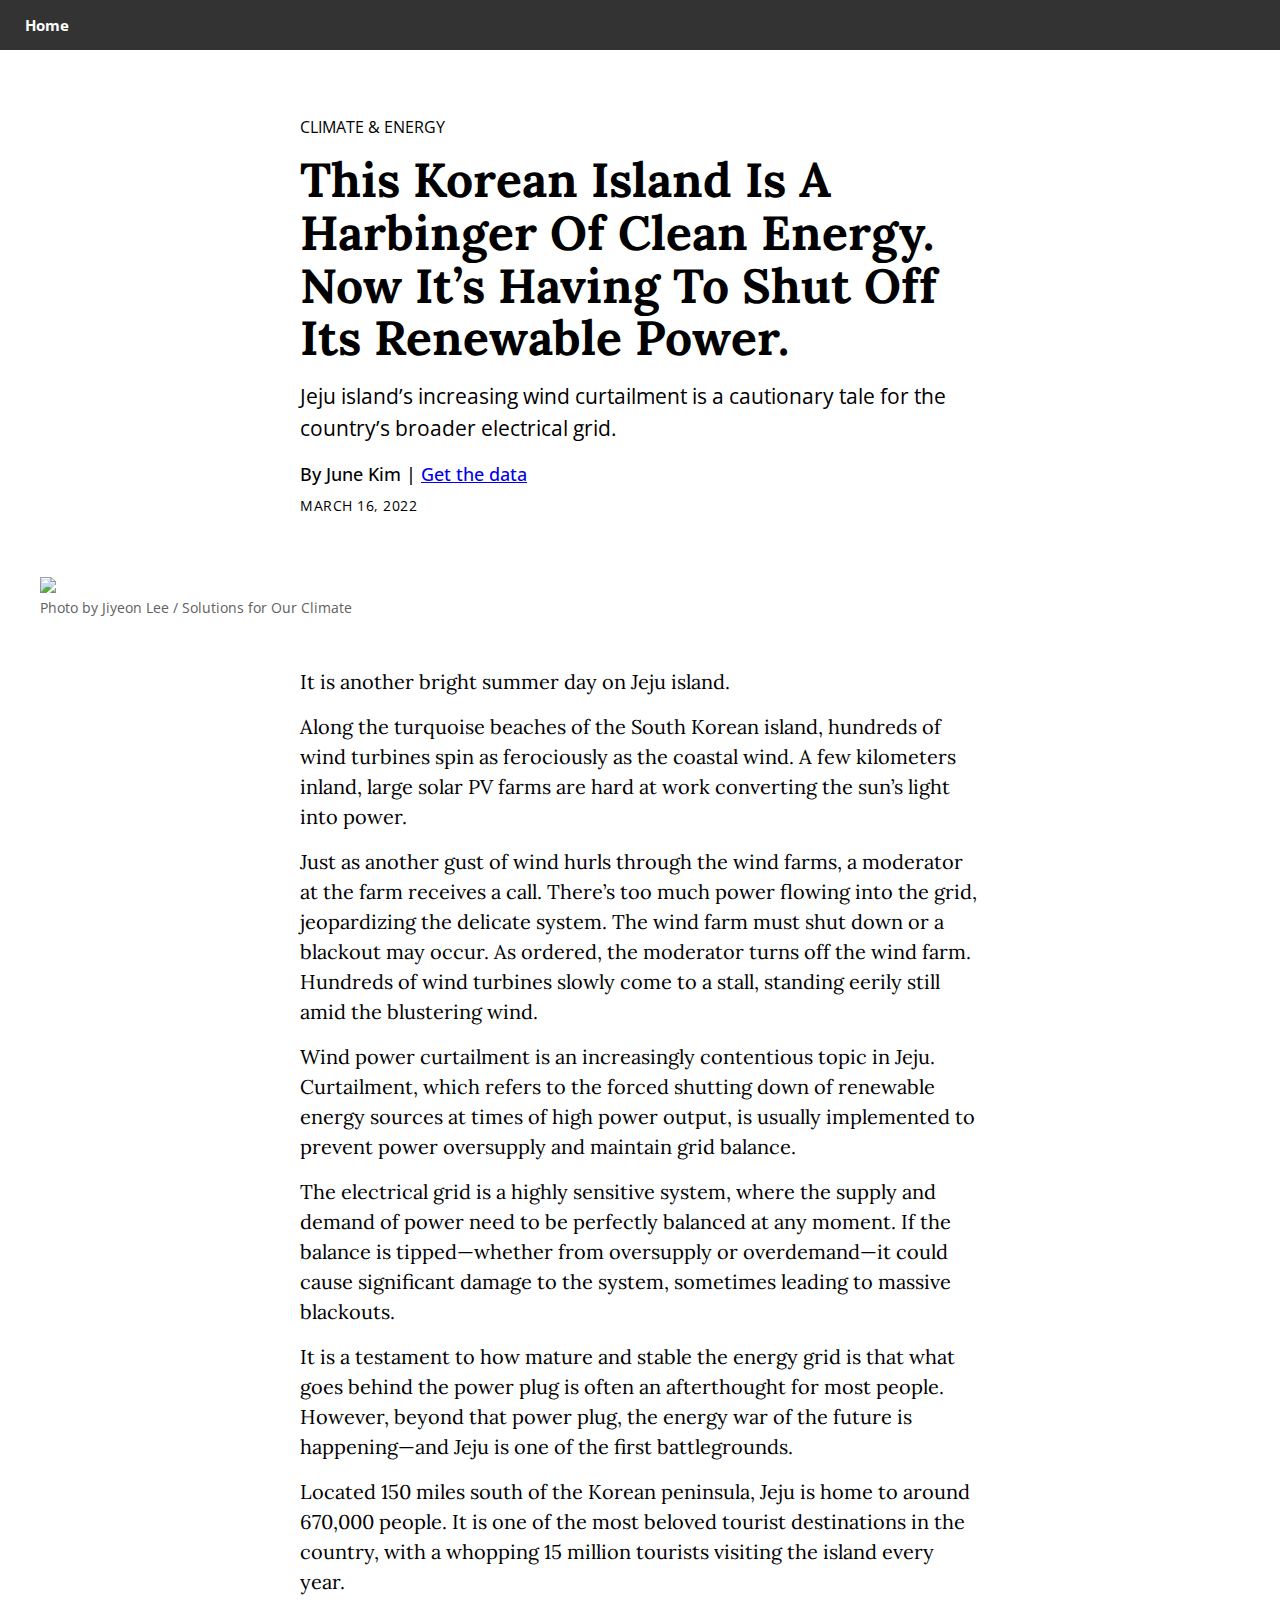
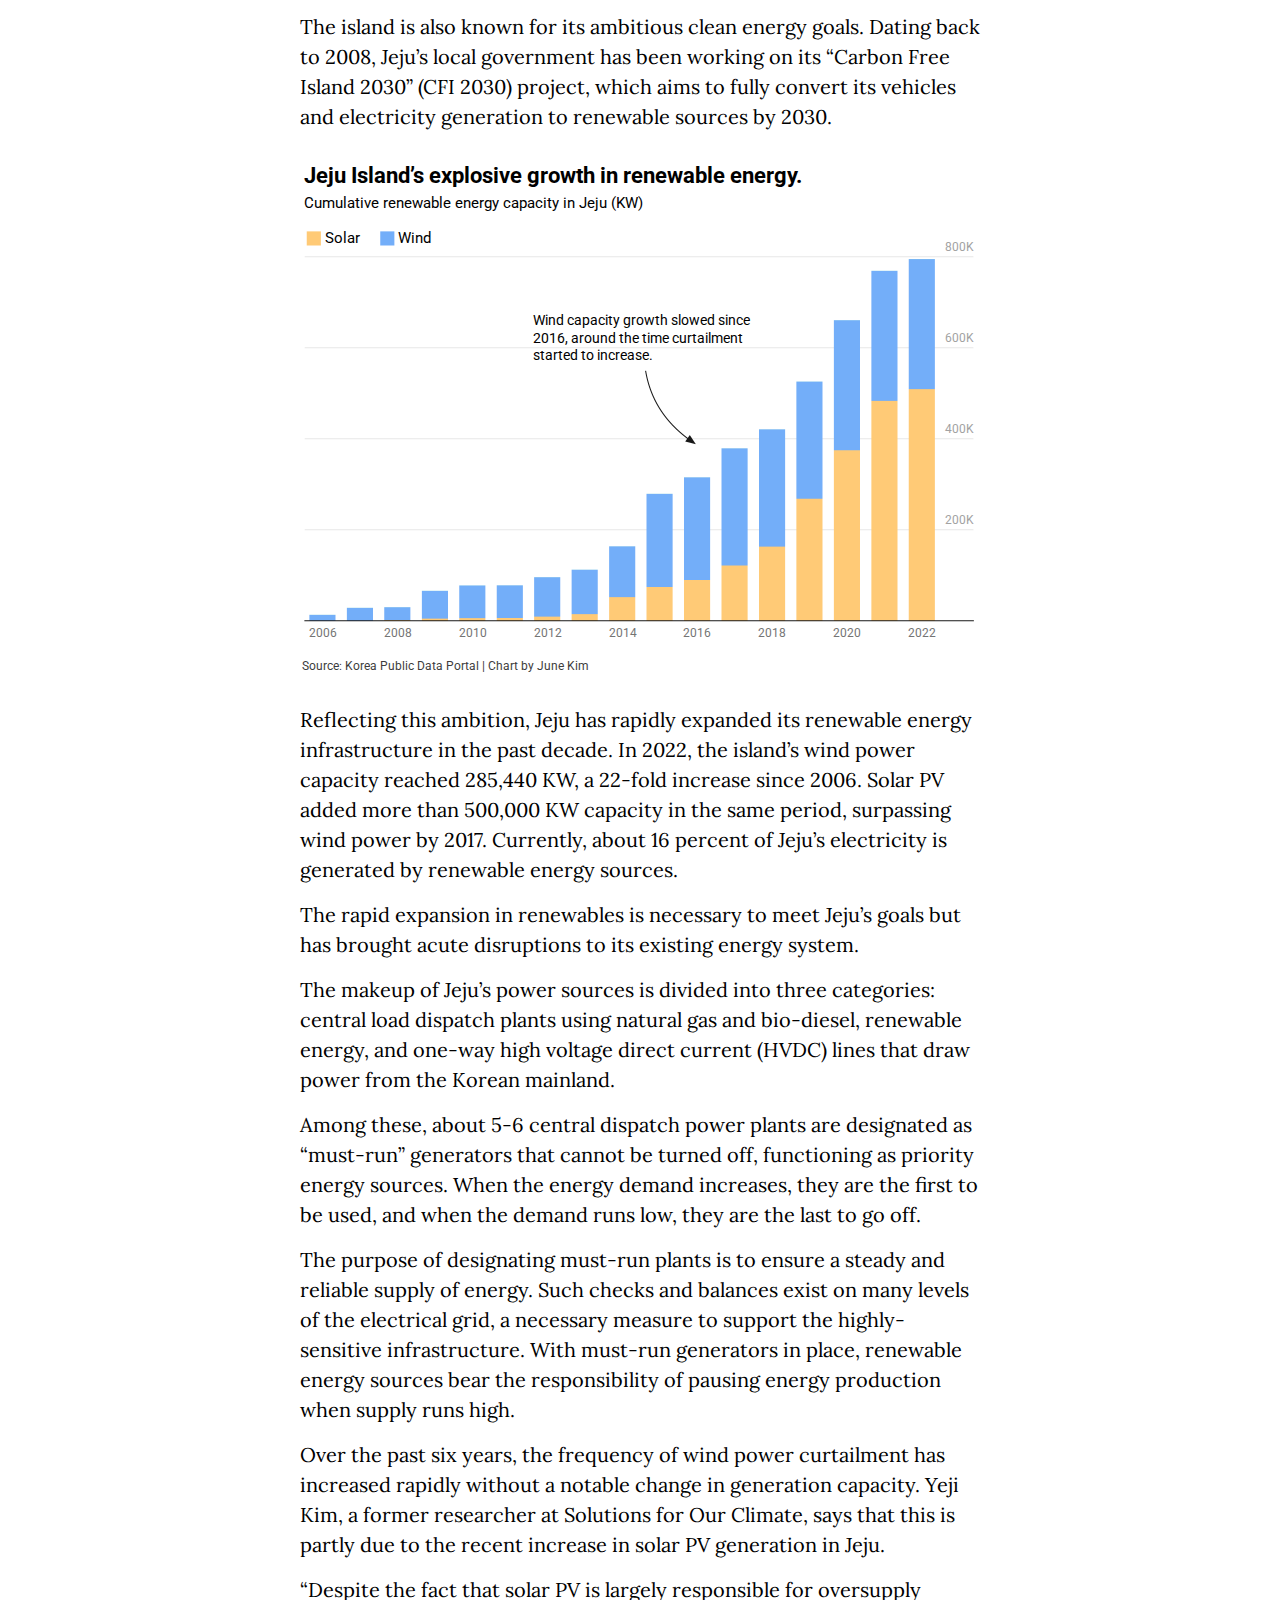
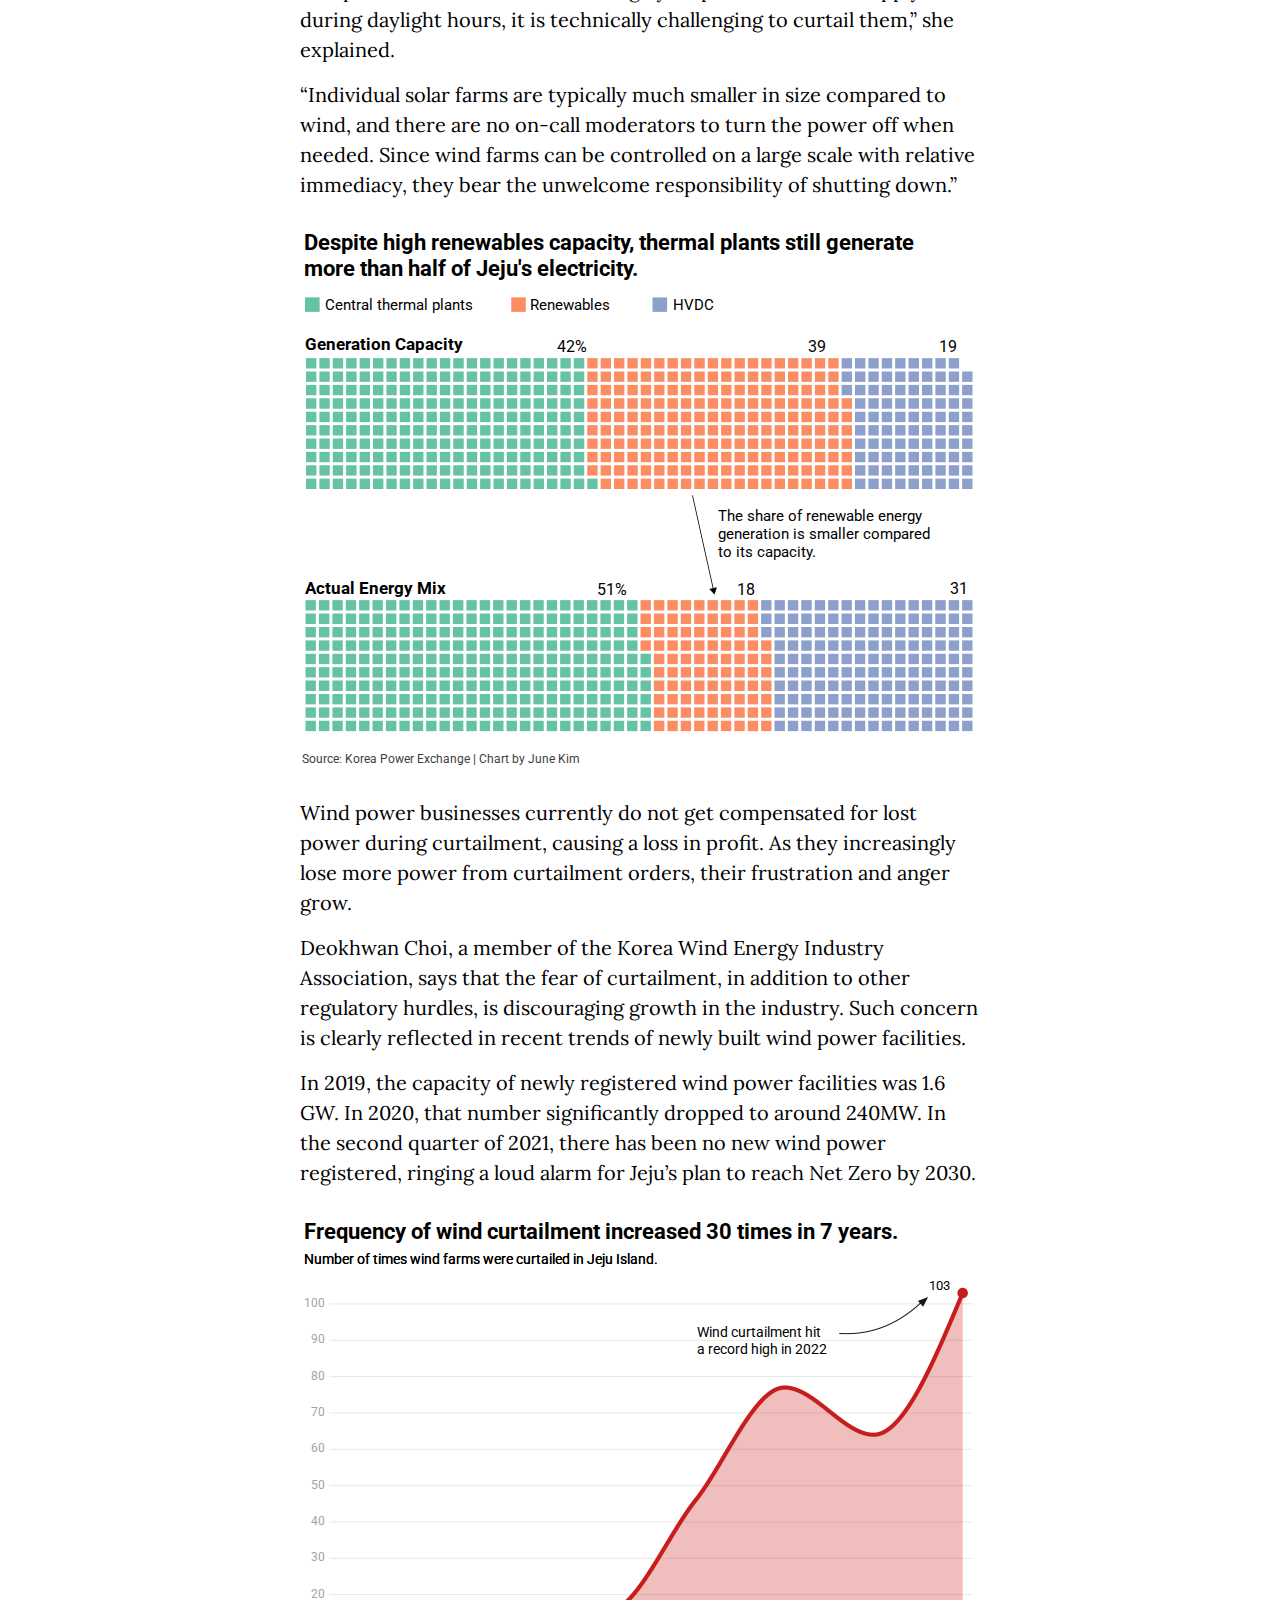
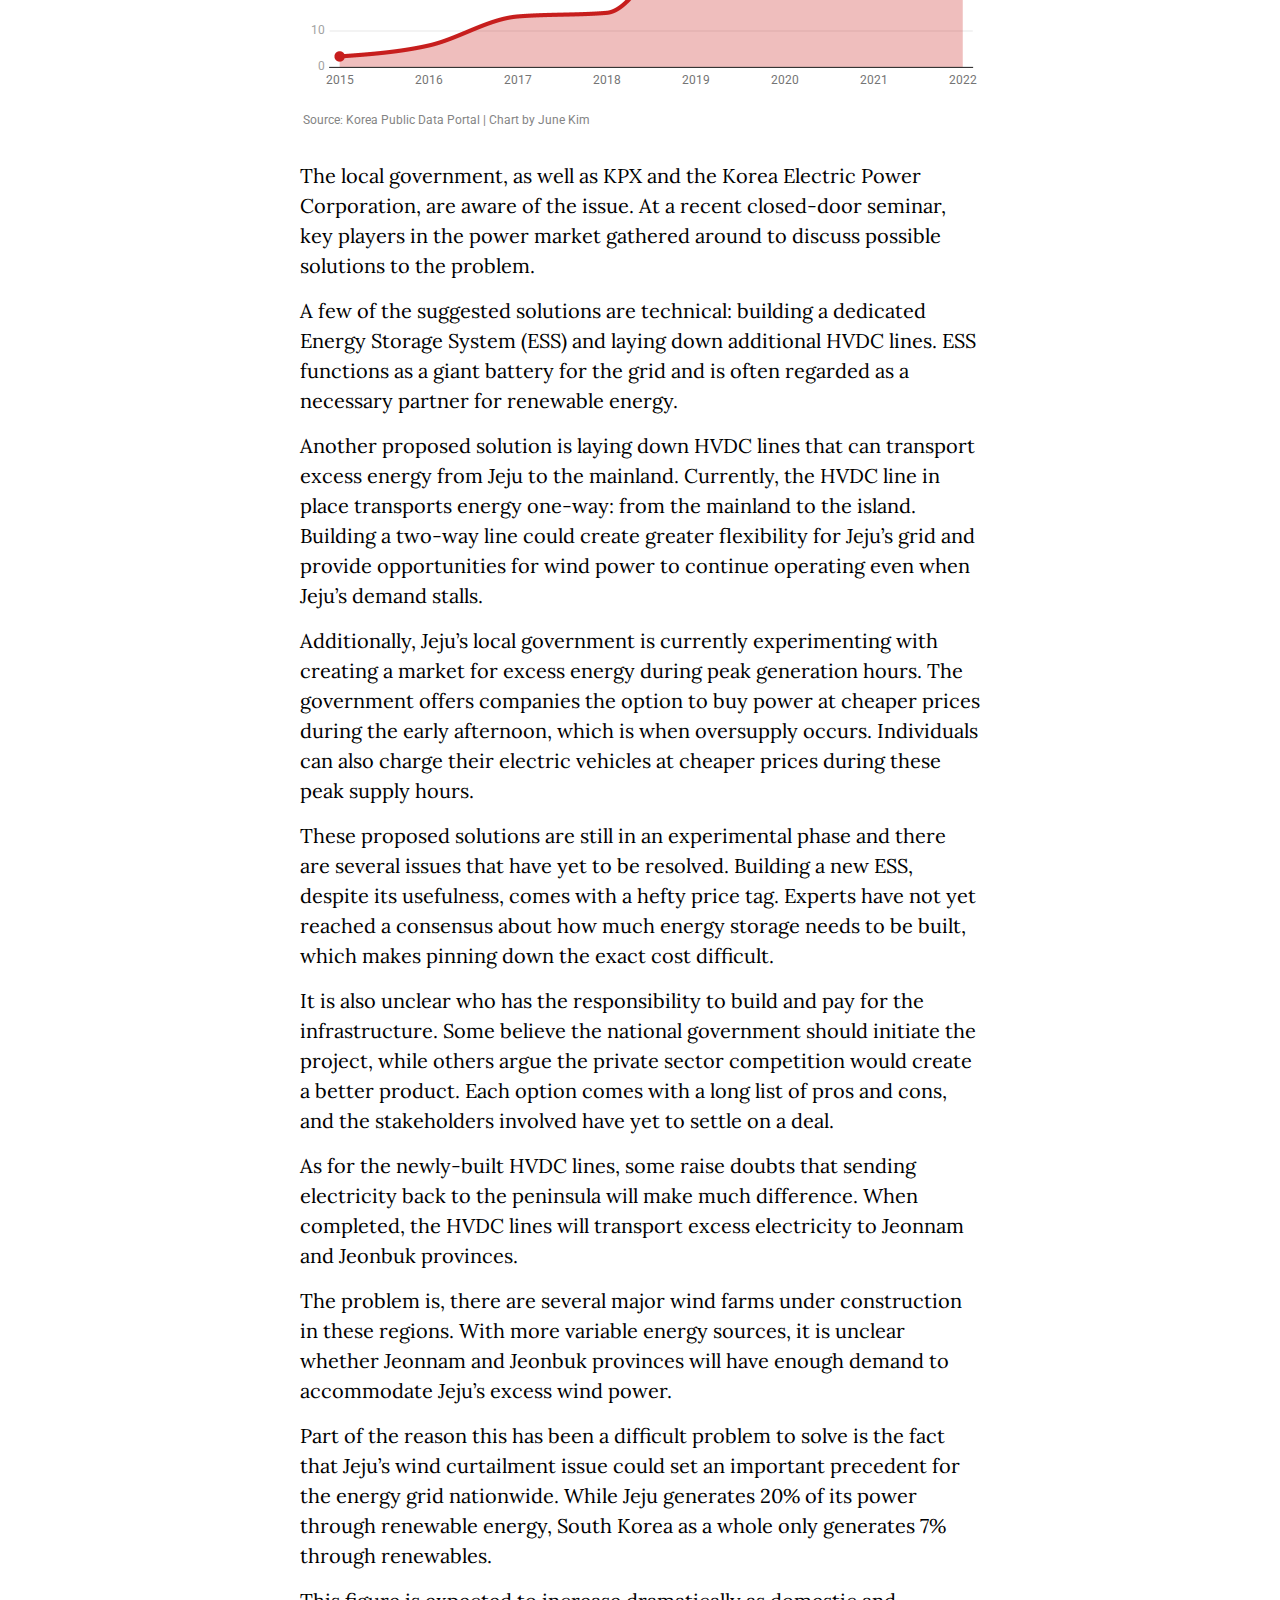
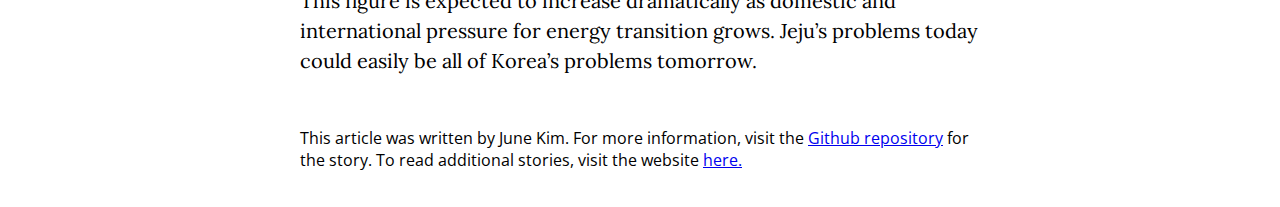
==== commit 85f3c0f7: "Update index.html" ====
--- a/docs/index.html
+++ b/docs/index.html
@@ -7,11 +7,14 @@
     <meta name="viewport" content="width=device-width, initial-scale=1, shrink-to-fit=no">
     <link rel="stylesheet" href="styles.css">
     
-    <!-- google fonts: Open Sans (sans-serif) and Lora (serif) -->
+    <!-- google fonts: Open Sans (sans-serif) and Lora (serif) and Roboto-->
     <link
         href="https://fonts.googleapis.com/css?family=Open+Sans:300,300i,400,400i,600,600i,700,700i,800,800i&display=swap"
         rel="stylesheet">
     <link href="https://fonts.googleapis.com/css?family=Lora:400,400i,700&display=swap" rel="stylesheet">
+	<link rel="preconnect" href="https://fonts.googleapis.com">
+	<link rel="preconnect" href="https://fonts.gstatic.com" crossorigin>
+	<link href="https://fonts.googleapis.com/css2?family=Roboto:ital,wght@0,100;0,300;0,400;0,500;0,700;0,900;1,100;1,300;1,400;1,500;1,700;1,900&display=swap" rel="stylesheet">
 
     <title>Jeju wind curtailment</title>
 </head>
--- a/docs/styles.css
+++ b/docs/styles.css
@@ -125,6 +125,7 @@
 
 h1.headline {
     font-size: 3rem;
+    text-transform: capitalize;
     line-height: 1.1;
     margin-bottom: 0.25rem;
     margin-top: 1rem;
@@ -286,6 +287,28 @@
     .algae {
         width: 95%;
         padding: 10px 0px;
+    }
+
+    .header, .story-body {
+        padding: 0px 10px;
+    }
+
+    h1.headline {
+        font-size: 2.2rem;
+    }
+
+    h2.subhead {
+        font-size: 1.2rem;
+        line-height: 150%;
+    }
+
+    p.body-text {
+        font-size: 1.1rem;
+        line-height: 1.5;
+    }
+
+    p.caption {
+        font-size: 0.8rem;
     }
 }
 
@@ -304,7 +327,7 @@
 @media (max-width: 480px) {
     #g-re-growth-mobile,
     #g-capacity_generation_chart-mobile,
-    #g-curtailment-frequency-mobile{
+    #g-curtailment-frequency-mobile {
         display: block;
     }
 }
